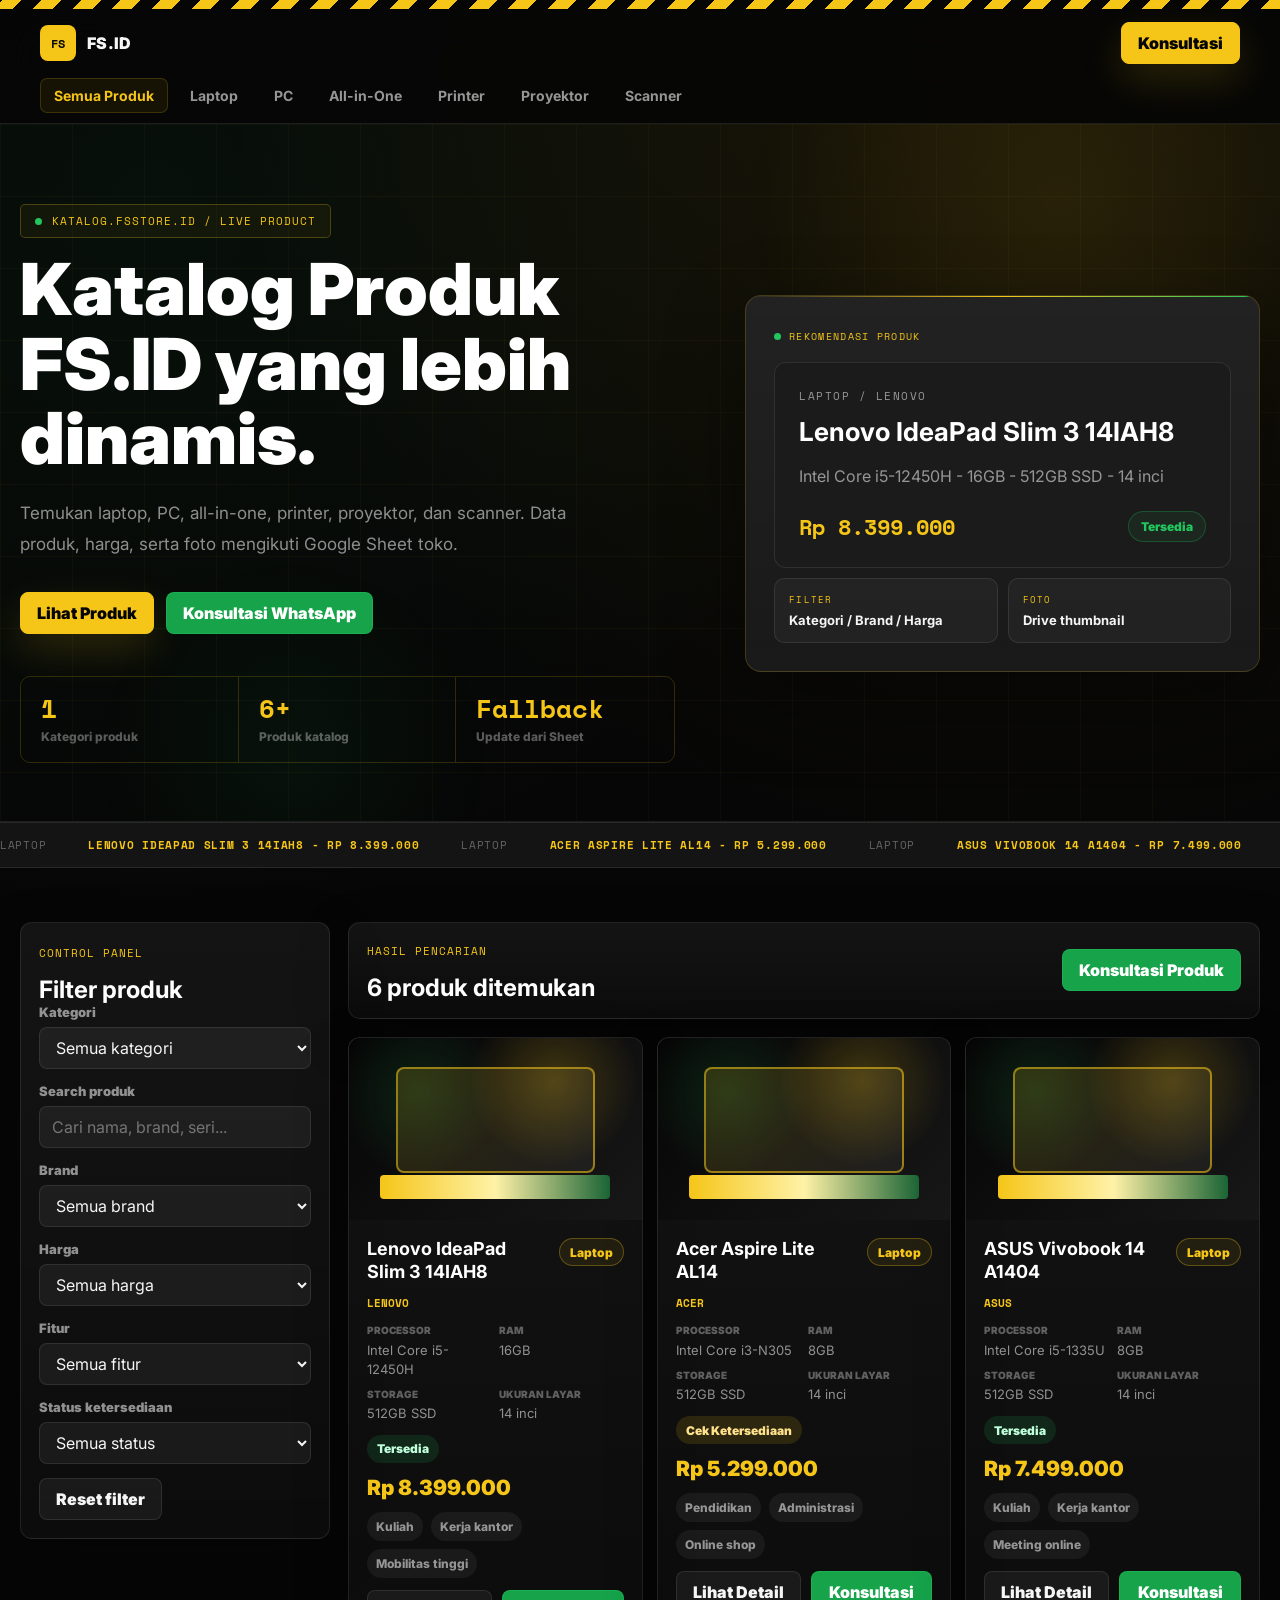
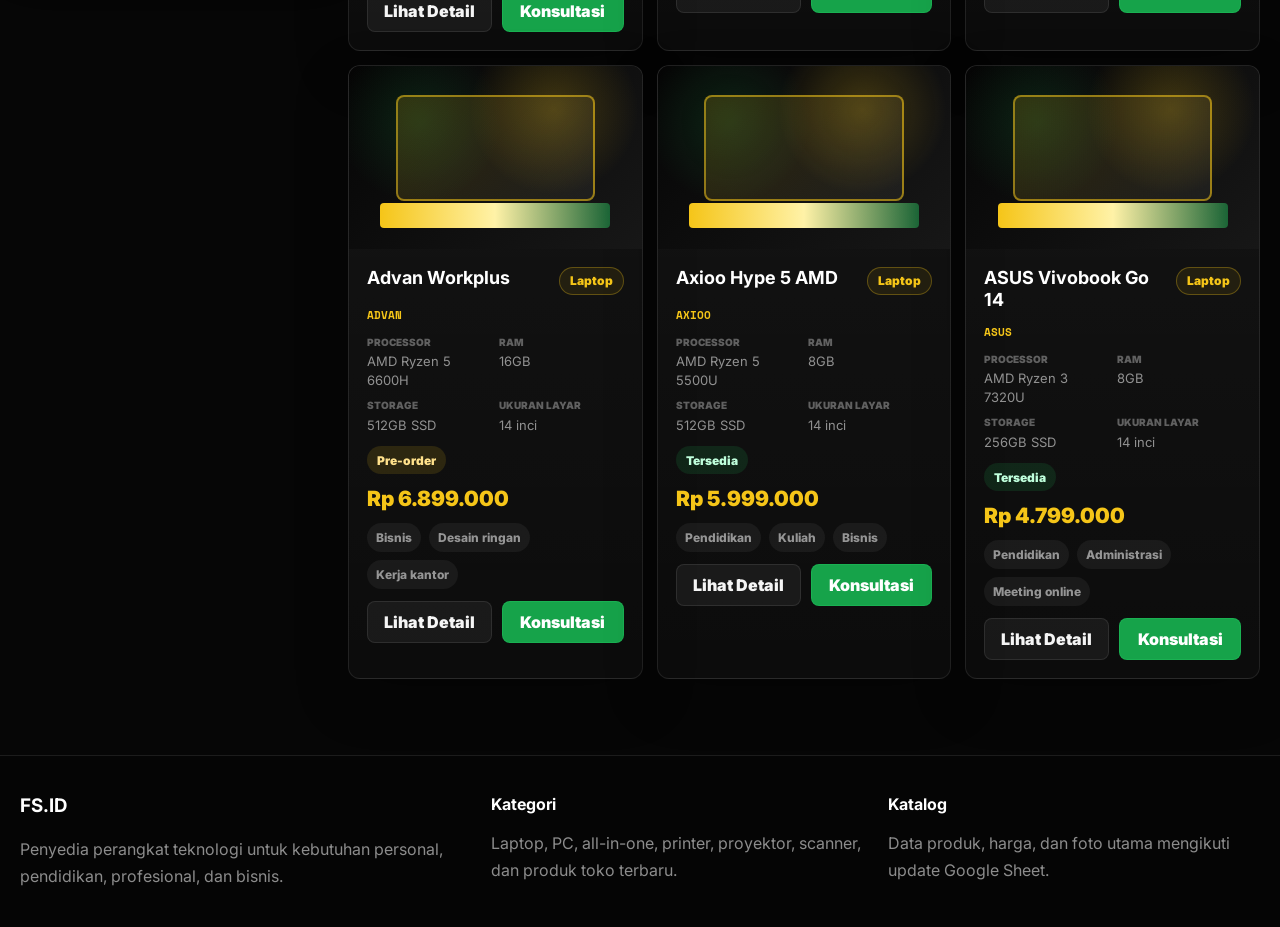
==== katalog/index.html @ e6925083 "Arahkan CTA WhatsApp ke nomor toko Sebelumnya link wa.me tidak menyertakan nomor tujuan sehingga pen" ====
<!doctype html>
<html lang="id">
<head>
  <meta charset="utf-8">
  <meta name="viewport" content="width=device-width, initial-scale=1">
  <title>Katalog Produk FS.ID</title>
  <meta name="description" content="Katalog laptop, komputer PC, all-in-one, printer, proyektor, dan scanner FS.ID.">
  <link rel="preconnect" href="https://fonts.googleapis.com">
  <link rel="preconnect" href="https://fonts.gstatic.com" crossorigin>
  <link href="https://fonts.googleapis.com/css2?family=Inter:wght@500;600;700;800;900&family=Space+Mono:wght@400;700&display=swap" rel="stylesheet">
  <link rel="stylesheet" href="assets/styles.css?v=category-20260627">
</head>
<body class="catalog-page">
  <div class="hazard-strip"></div>
  <header class="site-header">
    <nav class="nav" aria-label="Navigasi katalog">
      <a class="brandmark" href="../index.html"><span>FS</span> FS.ID</a>
      <a class="btn btn-primary nav-cta" href="https://wa.me/6285182661773?text=Assalamu%27alaikum%2C%20saya%20mau%20konsultasi%20produk%20di%20FS.ID.%20Kebutuhan%20saya%20untuk%20..." target="_blank" rel="noreferrer">Konsultasi</a>
    </nav>
    <nav class="category-tabs" aria-label="Kategori produk">
      <a class="active" href="#/" data-category-tab="">Semua Produk</a>
      <a href="#/kategori/Laptop" data-category-tab="Laptop">Laptop</a>
      <a href="#/kategori/PC" data-category-tab="PC">PC</a>
      <a href="#/kategori/All-in-One" data-category-tab="All-in-One">All-in-One</a>
      <a href="#/kategori/Printer" data-category-tab="Printer">Printer</a>
      <a href="#/kategori/Proyektor" data-category-tab="Proyektor">Proyektor</a>
      <a href="#/kategori/Scanner" data-category-tab="Scanner">Scanner</a>
    </nav>
  </header>

  <main>
    <section class="catalog-hero">
      <div class="hero-grid"></div>
      <div class="hero-glow hero-glow-one"></div>
      <div class="hero-glow hero-glow-two"></div>
      <div class="container catalog-hero-inner">
        <div>
          <p class="terminal-label"><span></span> katalog.fsstore.id / live product</p>
          <h1>Katalog Produk FS.ID yang lebih dinamis.</h1>
          <p class="section-lead">Temukan laptop, PC, all-in-one, printer, proyektor, dan scanner. Data produk, harga, serta foto mengikuti Google Sheet toko.</p>
          <div class="hero-actions">
            <a class="btn btn-primary" href="#catalogView">Lihat Produk</a>
            <a class="btn btn-whatsapp" href="https://wa.me/6285182661773?text=Assalamu%27alaikum%2C%20saya%20mau%20konsultasi%20produk%20di%20FS.ID.%20Kebutuhan%20saya%20untuk%20..." target="_blank" rel="noreferrer">Konsultasi WhatsApp</a>
          </div>
          <div class="hero-stats">
            <div><strong id="categoryCount">6</strong><small>Kategori produk</small></div>
            <div><strong id="totalProducts">10+</strong><small>Produk katalog</small></div>
            <div><strong id="sheetStatus">Live</strong><small>Update dari Sheet</small></div>
          </div>
        </div>
        <aside class="feature-console" aria-label="Sorotan katalog">
          <div class="console-top"><span></span> rekomendasi produk</div>
          <div class="console-card">
            <p class="console-brand" id="featureBrand">FS.ID</p>
            <h2 id="featureName">Memuat katalog...</h2>
            <p id="featureSpec">Produk dari Google Sheet sedang disiapkan.</p>
            <div class="console-bottom">
              <strong id="featurePrice">Live</strong>
              <span id="featureStatus">Sync</span>
            </div>
          </div>
          <div class="console-mini">
            <div><small>FILTER</small><strong>Kategori / Brand / Harga</strong></div>
            <div><small>FOTO</small><strong>Drive thumbnail</strong></div>
          </div>
        </aside>
      </div>
    </section>

    <div class="ticker-wrap" aria-hidden="true">
      <div class="ticker" id="tickerTrack">
        <span>FS.ID</span><b>Live katalog dari Google Sheet</b><span>Data produk</span><b>Foto produk dinamis</b>
        <span>FS.ID</span><b>Live katalog dari Google Sheet</b><span>Data produk</span><b>Foto produk dinamis</b>
      </div>
    </div>

    <section class="catalog-zone">
      <div class="catalog-shell" id="catalogView">
        <aside class="filter-panel" aria-label="Filter produk">
          <p class="panel-kicker">control panel</p>
          <h2>Filter produk</h2>
          <div class="field"><label for="category">Kategori</label><select id="category"><option value="">Semua kategori</option></select></div>
          <div class="field"><label for="search">Search produk</label><input id="search" type="search" placeholder="Cari nama, brand, seri..."></div>
          <div class="field"><label for="brand">Brand</label><select id="brand"><option value="">Semua brand</option></select></div>
          <div class="field"><label for="price">Harga</label><select id="price"><option value="">Semua harga</option><option value="0-3999999">Di bawah 4 juta</option><option value="4000000-5000000">4-5 juta</option><option value="5000000-6000000">5-6 juta</option><option value="6000000-8000000">6-8 juta</option><option value="8000001-99999999">Di atas 8 juta</option></select></div>
          <div class="field spec-filter hidden" data-spec-filter="0"><label for="processor" data-spec-label="0">Processor</label><select id="processor"><option value="">Semua processor</option></select></div>
          <div class="field spec-filter hidden" data-spec-filter="1"><label for="ram" data-spec-label="1">RAM</label><select id="ram"><option value="">Semua RAM</option></select></div>
          <div class="field spec-filter hidden" data-spec-filter="2"><label for="storage" data-spec-label="2">Storage</label><select id="storage"><option value="">Semua storage</option></select></div>
          <div class="field spec-filter hidden" data-spec-filter="3"><label for="screen" data-spec-label="3">Ukuran layar</label><select id="screen"><option value="">Semua ukuran</option></select></div>
          <div class="field"><label for="need">Fitur</label><select id="need"><option value="">Semua fitur</option></select></div>
          <div class="field"><label for="status">Status ketersediaan</label><select id="status"><option value="">Semua status</option></select></div>
          <button class="btn btn-light" id="resetFilters" type="button">Reset filter</button>
        </aside>

        <section class="catalog-main">
          <div class="catalog-top">
            <div>
              <p class="panel-kicker">hasil pencarian</p>
              <h2 id="resultCount">Memuat produk...</h2>
            </div>
            <a class="btn btn-whatsapp" href="https://wa.me/6285182661773?text=Assalamu%27alaikum%2C%20saya%20mau%20konsultasi%20produk%20di%20FS.ID.%20Kebutuhan%20saya%20untuk%20..." target="_blank" rel="noreferrer">Konsultasi Produk</a>
          </div>
          <div id="productGrid" class="product-grid"></div>
        </section>
      </div>

      <div class="catalog-shell detail-shell hidden" id="detailView">
        <section class="catalog-main">
          <a class="btn btn-light back-btn" href="#/">Kembali ke katalog</a>
          <div id="detailContent" class="detail-view"></div>
          <div class="related-block">
            <div class="section-head">
              <div>
                <p class="panel-kicker">produk terkait</p>
                <h2>Rekomendasi lain dari katalog</h2>
              </div>
            </div>
            <div id="relatedProducts" class="product-grid"></div>
          </div>
        </section>
      </div>
    </section>
  </main>

  <footer class="site-footer">
    <div class="footer-inner">
      <div>
        <h3>FS.ID</h3>
        <p>Penyedia perangkat teknologi untuk kebutuhan personal, pendidikan, profesional, dan bisnis.</p>
      </div>
      <div>
        <strong>Kategori</strong>
        <p>Laptop, PC, all-in-one, printer, proyektor, scanner, dan produk toko terbaru.</p>
      </div>
      <div>
        <strong>Katalog</strong>
        <p>Data produk, harga, dan foto utama mengikuti update Google Sheet.</p>
      </div>
    </div>
  </footer>

  <script src="assets/products.js?v=category-20260627"></script>
  <script src="assets/catalog.js?v=category-20260627"></script>
</body>
</html>
---- katalog/assets/styles.css ----
:root {
  --black: #060606;
  --dark: #0e0e0e;
  --dark-2: #141414;
  --dark-3: #1b1b1b;
  --gold: #f5c518;
  --gold-2: #ffd84d;
  --green: #22c55e;
  --green-2: #16a34a;
  --text: #f5f5f5;
  --muted: rgba(255,255,255,.54);
  --muted-2: rgba(255,255,255,.34);
  --line: rgba(255,255,255,.09);
  --gold-line: rgba(245,197,24,.18);
  --shadow: 0 28px 80px rgba(0,0,0,.42);
}

* { box-sizing: border-box; }
html { scroll-behavior: smooth; }
body {
  margin: 0;
  font-family: Inter, system-ui, sans-serif;
  color: var(--text);
  background:
    radial-gradient(circle at 80% 2%, rgba(245,197,24,.09), transparent 30%),
    radial-gradient(circle at 12% 8%, rgba(34,197,94,.05), transparent 28%),
    var(--black);
  letter-spacing: 0;
  -webkit-font-smoothing: antialiased;
}

a { color: inherit; text-decoration: none; }
img { display: block; max-width: 100%; }
button, input, select { font: inherit; }

.hazard-strip {
  height: 9px;
  background: repeating-linear-gradient(-45deg, var(--gold) 0, var(--gold) 14px, var(--black) 14px, var(--black) 28px);
}

.site-header {
  position: sticky;
  top: 0;
  z-index: 40;
  background: rgba(6,6,6,.92);
  border-bottom: 1px solid var(--line);
  backdrop-filter: blur(20px);
}

.nav {
  max-width: 1240px;
  min-height: 68px;
  margin: 0 auto;
  padding: 0 20px;
  display: flex;
  align-items: center;
  justify-content: space-between;
  gap: 18px;
}

.brandmark {
  display: flex;
  align-items: center;
  gap: 11px;
  font-weight: 900;
  letter-spacing: .3px;
}

.brandmark span {
  width: 36px;
  height: 36px;
  display: grid;
  place-items: center;
  border-radius: 8px;
  background: var(--gold);
  color: var(--black);
  font-family: "Space Mono", monospace;
  font-size: 12px;
}

.nav-links,
.category-tabs {
  display: flex;
  align-items: center;
  color: rgba(255,255,255,.58);
  font-size: 14px;
  font-weight: 700;
}

.nav-links a:hover { color: var(--gold); }

.category-tabs {
  max-width: 1240px;
  min-height: 46px;
  margin: 0 auto;
  padding: 0 20px 10px;
  gap: 8px;
  overflow-x: auto;
  scrollbar-width: none;
}
.category-tabs::-webkit-scrollbar { display: none; }
.category-tabs a {
  flex: 0 0 auto;
  padding: 8px 13px;
  border: 1px solid transparent;
  border-radius: 7px;
  white-space: nowrap;
}
.category-tabs a:hover,
.category-tabs a.active {
  color: var(--gold);
  border-color: var(--gold-line);
  background: rgba(245,197,24,.07);
}

.btn {
  min-height: 42px;
  padding: 0 16px;
  display: inline-flex;
  align-items: center;
  justify-content: center;
  border-radius: 8px;
  border: 1px solid transparent;
  cursor: pointer;
  font-weight: 900;
  white-space: nowrap;
}

.btn-primary {
  color: var(--black);
  background: var(--gold);
  border-color: var(--gold);
  box-shadow: 0 16px 40px rgba(245,197,24,.16);
}
.btn-primary:hover { background: transparent; color: var(--gold); }
.btn-light { color: var(--text); border-color: var(--line); background: rgba(255,255,255,.055); }
.btn-light:hover { border-color: var(--gold-line); color: var(--gold); }
.btn-whatsapp { color: white; background: var(--green-2); border-color: rgba(34,197,94,.4); }
.btn-whatsapp:hover { background: rgba(34,197,94,.12); color: var(--green); }

.catalog-hero {
  position: relative;
  min-height: 590px;
  padding: 80px 20px 58px;
  overflow: hidden;
  border-bottom: 1px solid var(--line);
}

.hero-grid {
  position: absolute;
  inset: 0;
  background-image:
    linear-gradient(rgba(245,197,24,.035) 1px, transparent 1px),
    linear-gradient(90deg, rgba(245,197,24,.035) 1px, transparent 1px);
  background-size: 72px 72px;
  animation: gridShift 24s linear infinite;
}

@keyframes gridShift {
  from { background-position: 0 0; }
  to { background-position: 72px 72px; }
}

.hero-glow {
  position: absolute;
  border-radius: 50%;
  pointer-events: none;
  filter: blur(.2px);
}
.hero-glow-one {
  width: 680px;
  height: 680px;
  top: -260px;
  right: -120px;
  background: radial-gradient(circle, rgba(245,197,24,.08), transparent 65%);
}
.hero-glow-two {
  width: 430px;
  height: 430px;
  bottom: -150px;
  left: 6%;
  background: radial-gradient(circle, rgba(34,197,94,.055), transparent 65%);
}

.container {
  position: relative;
  z-index: 2;
  max-width: 1240px;
  margin: 0 auto;
}

.catalog-hero-inner {
  display: grid;
  grid-template-columns: minmax(0, 1.12fr) minmax(360px, .88fr);
  gap: 70px;
  align-items: center;
}

.terminal-label,
.panel-kicker {
  margin: 0 0 14px;
  display: inline-flex;
  align-items: center;
  gap: 10px;
  font-family: "Space Mono", monospace;
  font-size: 11px;
  color: var(--gold);
  letter-spacing: 1px;
  text-transform: uppercase;
}
.terminal-label {
  padding: 8px 14px;
  border: 1px solid rgba(245,197,24,.25);
  border-radius: 5px;
  background: rgba(245,197,24,.05);
}
.terminal-label span,
.console-top span {
  width: 7px;
  height: 7px;
  border-radius: 999px;
  background: var(--green);
  animation: blink 1.5s ease-in-out infinite;
}
@keyframes blink { 50% { opacity: .18; } }

h1 {
  margin: 0;
  max-width: 760px;
  color: white;
  font-size: clamp(42px, 5.6vw, 78px);
  line-height: 1.04;
  letter-spacing: 0;
  font-weight: 900;
}

.section-lead {
  max-width: 600px;
  margin: 22px 0 0;
  color: var(--muted);
  font-size: 17px;
  line-height: 1.82;
}

.hero-actions {
  margin-top: 32px;
  display: flex;
  flex-wrap: wrap;
  gap: 12px;
}

.hero-stats {
  margin-top: 42px;
  display: grid;
  grid-template-columns: repeat(3, minmax(0, 1fr));
  border: 1px solid var(--gold-line);
  border-radius: 10px;
  overflow: hidden;
}
.hero-stats div { padding: 18px 20px; border-right: 1px solid var(--gold-line); }
.hero-stats div:last-child { border-right: 0; }
.hero-stats strong {
  display: block;
  color: var(--gold);
  font-family: "Space Mono", monospace;
  font-size: 26px;
  line-height: 1;
}
.hero-stats small {
  display: block;
  margin-top: 8px;
  color: var(--muted-2);
  font-size: 12px;
  font-weight: 800;
}

.feature-console {
  position: relative;
  padding: 28px;
  border: 1px solid var(--gold-line);
  border-radius: 16px;
  background: linear-gradient(180deg, rgba(255,255,255,.06), rgba(255,255,255,.025)), var(--dark-2);
  box-shadow: var(--shadow);
  overflow: hidden;
}
.feature-console::before {
  content: "";
  position: absolute;
  inset: -1px -1px auto;
  height: 2px;
  background: linear-gradient(90deg, transparent, var(--gold), var(--green), var(--gold), transparent);
  background-size: 200%;
  animation: borderFlow 3.2s linear infinite;
}
@keyframes borderFlow { to { background-position: 200% 0; } }

.console-top {
  display: inline-flex;
  align-items: center;
  gap: 8px;
  margin-bottom: 18px;
  color: var(--gold);
  font-family: "Space Mono", monospace;
  font-size: 10px;
  letter-spacing: 1.3px;
  text-transform: uppercase;
}
.console-card {
  padding: 24px;
  border: 1px solid var(--line);
  border-radius: 12px;
  background: var(--dark-3);
}
.console-brand {
  margin: 0 0 10px;
  color: var(--gold);
  font-family: "Space Mono", monospace;
  font-size: 11px;
  letter-spacing: 1.5px;
  text-transform: uppercase;
}
.console-card h2 { margin: 0 0 12px; color: white; font-size: 26px; }
.console-card p { color: var(--muted); line-height: 1.7; }
.console-bottom {
  display: flex;
  justify-content: space-between;
  gap: 16px;
  align-items: center;
  margin-top: 20px;
}
.console-bottom strong { color: var(--gold); font-family: "Space Mono", monospace; font-size: 22px; }
.console-bottom span {
  color: var(--green);
  border: 1px solid rgba(34,197,94,.28);
  border-radius: 999px;
  padding: 7px 12px;
  background: rgba(34,197,94,.07);
  font-size: 12px;
  font-weight: 900;
}
.console-mini { display: grid; grid-template-columns: 1fr 1fr; gap: 10px; margin-top: 10px; }
.console-mini div {
  padding: 14px;
  border: 1px solid var(--line);
  border-radius: 10px;
  background: rgba(255,255,255,.035);
}
.console-mini small {
  display: block;
  color: var(--gold);
  font-family: "Space Mono", monospace;
  font-size: 9px;
  letter-spacing: 1.2px;
}
.console-mini strong { display: block; margin-top: 6px; font-size: 13px; }

.ticker-wrap {
  overflow: hidden;
  border-top: 1px solid var(--line);
  border-bottom: 1px solid var(--line);
  background: var(--dark-2);
}
.ticker {
  width: max-content;
  display: flex;
  gap: 42px;
  align-items: center;
  padding: 14px 0;
  white-space: nowrap;
  animation: ticker 32s linear infinite;
}
.ticker:hover { animation-play-state: paused; }
.ticker span, .ticker b {
  font-family: "Space Mono", monospace;
  font-size: 11px;
  letter-spacing: .7px;
  text-transform: uppercase;
}
.ticker span { color: var(--muted-2); }
.ticker b { color: var(--gold); }
@keyframes ticker { to { transform: translateX(-50%); } }

.catalog-zone { padding: 54px 20px 76px; }
.catalog-shell {
  max-width: 1320px;
  margin: 0 auto;
  display: grid;
  grid-template-columns: 310px minmax(0, 1fr);
  gap: 18px;
}
.detail-shell { grid-template-columns: 1fr; max-width: 1180px; }

.filter-panel,
.catalog-top,
.product-card,
.detail-panel {
  border: 1px solid var(--line);
  border-radius: 12px;
  background: linear-gradient(180deg, rgba(255,255,255,.06), rgba(255,255,255,.028));
  box-shadow: 0 18px 52px rgba(0,0,0,.25);
}

.filter-panel {
  position: sticky;
  top: 132px;
  height: max-content;
  padding: 18px;
}
.filter-panel h2,
.catalog-top h2 { margin: 0; color: white; }

.field { display: grid; gap: 7px; margin-bottom: 14px; }
.field label {
  color: var(--muted);
  font-size: 13px;
  font-weight: 900;
}
.field input,
.field select {
  width: 100%;
  min-height: 42px;
  color: var(--text);
  border: 1px solid var(--line);
  border-radius: 8px;
  padding: 0 12px;
  background: rgba(255,255,255,.055);
}
.field input:focus,
.field select:focus {
  outline: 1px solid rgba(245,197,24,.5);
  border-color: rgba(245,197,24,.55);
}

.catalog-main { display: grid; gap: 18px; }
.catalog-top {
  padding: 16px 18px;
  display: flex;
  justify-content: space-between;
  gap: 18px;
  align-items: center;
}

.product-grid {
  display: grid;
  grid-template-columns: repeat(3, minmax(0, 1fr));
  gap: 14px;
}

.product-card {
  overflow: hidden;
  transition: transform .25s ease, border-color .25s ease, background .25s ease;
}
.product-card:hover {
  transform: translateY(-5px);
  border-color: rgba(245,197,24,.28);
  background: linear-gradient(180deg, rgba(245,197,24,.075), rgba(255,255,255,.035));
}
.product-image {
  position: relative;
  aspect-ratio: 16 / 10;
  overflow: hidden;
  background: var(--dark-3);
}
.product-image img {
  width: 100%;
  height: 100%;
  object-fit: cover;
  transition: transform .35s ease;
}
.product-card:hover .product-image img { transform: scale(1.05); }
.product-visual {
  background:
    radial-gradient(circle at 70% 24%, rgba(245,197,24,.22), transparent 34%),
    radial-gradient(circle at 24% 30%, rgba(34,197,94,.14), transparent 32%),
    linear-gradient(135deg, #050505, #171717);
}
.laptop-icon {
  position: relative;
  width: 68%;
  height: 58%;
  margin: 10% auto 0;
  border: 2px solid rgba(245,197,24,.55);
  border-radius: 8px;
  background: linear-gradient(135deg, rgba(245,197,24,.16), rgba(255,255,255,.05));
}
.laptop-icon::after {
  content: "";
  position: absolute;
  left: -9%;
  right: -9%;
  bottom: -28%;
  height: 24%;
  border-radius: 4px;
  background: linear-gradient(90deg, var(--gold), #fff2a7, rgba(34,197,94,.45));
}

.product-body {
  padding: 18px;
  display: grid;
  gap: 12px;
}
.product-title {
  display: flex;
  justify-content: space-between;
  gap: 12px;
  align-items: start;
}
.product-title h3 {
  margin: 0;
  color: white;
  font-size: 18px;
  line-height: 1.25;
}
.brand-pill,
.category-pill,
.status {
  min-height: 28px;
  display: inline-flex;
  align-items: center;
  width: max-content;
  padding: 0 10px;
  border-radius: 999px;
  font-size: 12px;
  font-weight: 900;
}
.brand-pill { color: var(--black); background: var(--gold); }
.category-pill {
  color: var(--gold);
  border: 1px solid rgba(245,197,24,.3);
  background: rgba(245,197,24,.08);
}
.status { color: #bfffdc; background: rgba(34,197,94,.13); }
.status.warn { color: #ffe18b; background: rgba(245,197,24,.13); }
.status.off { color: #ffb0b0; background: rgba(255,80,80,.14); }

.specs {
  display: grid;
  grid-template-columns: repeat(2, minmax(0, 1fr));
  gap: 8px;
  color: var(--muted);
  font-size: 13px;
  line-height: 1.45;
}
.specs span {
  min-width: 0;
  overflow-wrap: anywhere;
}
.specs small {
  display: block;
  margin-bottom: 3px;
  color: var(--muted-2);
  font-size: 10px;
  font-weight: 900;
  text-transform: uppercase;
}
.product-brand {
  color: var(--gold);
  font-family: "Space Mono", monospace;
  font-size: 11px;
  font-weight: 700;
  text-transform: uppercase;
}
.price {
  color: var(--gold);
  font-size: 21px;
  font-weight: 900;
}
.tags { display: flex; flex-wrap: wrap; gap: 8px; }
.tag {
  padding: 7px 9px;
  border-radius: 999px;
  color: var(--muted);
  background: rgba(255,255,255,.055);
  font-size: 12px;
  font-weight: 800;
}
.card-actions {
  display: grid;
  grid-template-columns: 1fr 1fr;
  gap: 10px;
}

.detail-view {
  display: grid;
  grid-template-columns: minmax(0, .9fr) minmax(0, 1.1fr);
  gap: 18px;
}
.detail-panel { padding: 24px; }
.detail-badges { display: flex; flex-wrap: wrap; gap: 8px; }
.detail-panel h2 { margin: 8px 0 12px; font-size: clamp(28px, 3.4vw, 46px); }
.detail-image {
  min-height: 430px;
  border-radius: 14px;
  overflow: hidden;
  box-shadow: var(--shadow);
}
.detail-image img {
  width: 100%;
  height: 100%;
  min-height: 430px;
  object-fit: cover;
}
.detail-visual { position: relative; }
.detail-gallery {
  position: relative;
  min-height: 430px;
  border-radius: 14px;
  overflow: hidden;
  background: var(--dark-3);
  box-shadow: var(--shadow);
}
.gallery-track {
  height: 100%;
  min-height: 430px;
  display: flex;
  transition: transform .35s ease;
}
.gallery-slide {
  min-width: 100%;
  height: 430px;
  margin: 0;
  background: var(--dark-3);
}
.gallery-slide img {
  width: 100%;
  height: 100%;
  object-fit: cover;
}
.gallery-nav {
  position: absolute;
  top: 50%;
  width: 42px;
  height: 42px;
  display: grid;
  place-items: center;
  border: 1px solid rgba(255,255,255,.18);
  border-radius: 999px;
  color: white;
  background: rgba(6,6,6,.68);
  transform: translateY(-50%);
  cursor: pointer;
  font-weight: 900;
}
.gallery-prev { left: 14px; }
.gallery-next { right: 14px; }
.gallery-nav:hover {
  color: var(--black);
  background: var(--gold);
  border-color: var(--gold);
}
.gallery-dots {
  position: absolute;
  left: 0;
  right: 0;
  bottom: 14px;
  display: flex;
  justify-content: center;
  gap: 8px;
}
.gallery-dot {
  width: 9px;
  height: 9px;
  padding: 0;
  border: 0;
  border-radius: 999px;
  background: rgba(255,255,255,.45);
  cursor: pointer;
}
.gallery-dot.active {
  width: 24px;
  background: var(--gold);
}
.detail-specs {
  display: grid;
  grid-template-columns: repeat(2, minmax(0, 1fr));
  gap: 10px;
  margin: 18px 0;
}
.detail-specs div {
  padding: 12px;
  border-radius: 8px;
  background: rgba(255,255,255,.055);
}
.detail-specs small {
  display: block;
  margin-bottom: 4px;
  color: var(--muted-2);
  font-weight: 900;
}
.related-block { margin-top: 20px; }
.section-head h2 { margin: 0; }
.back-btn { justify-self: start; }
.hidden { display: none !important; }

.site-footer {
  padding: 38px 20px;
  border-top: 1px solid var(--line);
  background: #050505;
}
.footer-inner {
  max-width: 1240px;
  margin: 0 auto;
  display: grid;
  grid-template-columns: 1.2fr 1fr 1fr;
  gap: 24px;
}
.footer-inner h3,
.footer-inner strong { color: white; margin-top: 0; }
.footer-inner p { color: var(--muted); line-height: 1.65; margin-bottom: 0; }

@media (max-width: 980px) {
  .nav-links, .nav-cta { display: none; }
  .nav { min-height: 58px; }
  .category-tabs { padding-inline: 14px; }
  .catalog-hero-inner, .catalog-shell, .detail-view, .footer-inner { grid-template-columns: 1fr; }
  .feature-console { max-width: 620px; }
  .filter-panel { position: static; }
  .product-grid { grid-template-columns: repeat(2, minmax(0, 1fr)); }
}

@media (max-width: 620px) {
  .catalog-hero { min-height: auto; padding: 54px 14px 42px; }
  h1 { font-size: 38px; }
  .hero-stats, .console-mini, .product-grid, .card-actions, .catalog-top, .detail-specs {
    grid-template-columns: 1fr;
  }
  .hero-stats div { border-right: 0; border-bottom: 1px solid var(--gold-line); }
  .hero-stats div:last-child { border-bottom: 0; }
  .catalog-zone { padding: 36px 14px 58px; }
  .btn { width: 100%; }
}
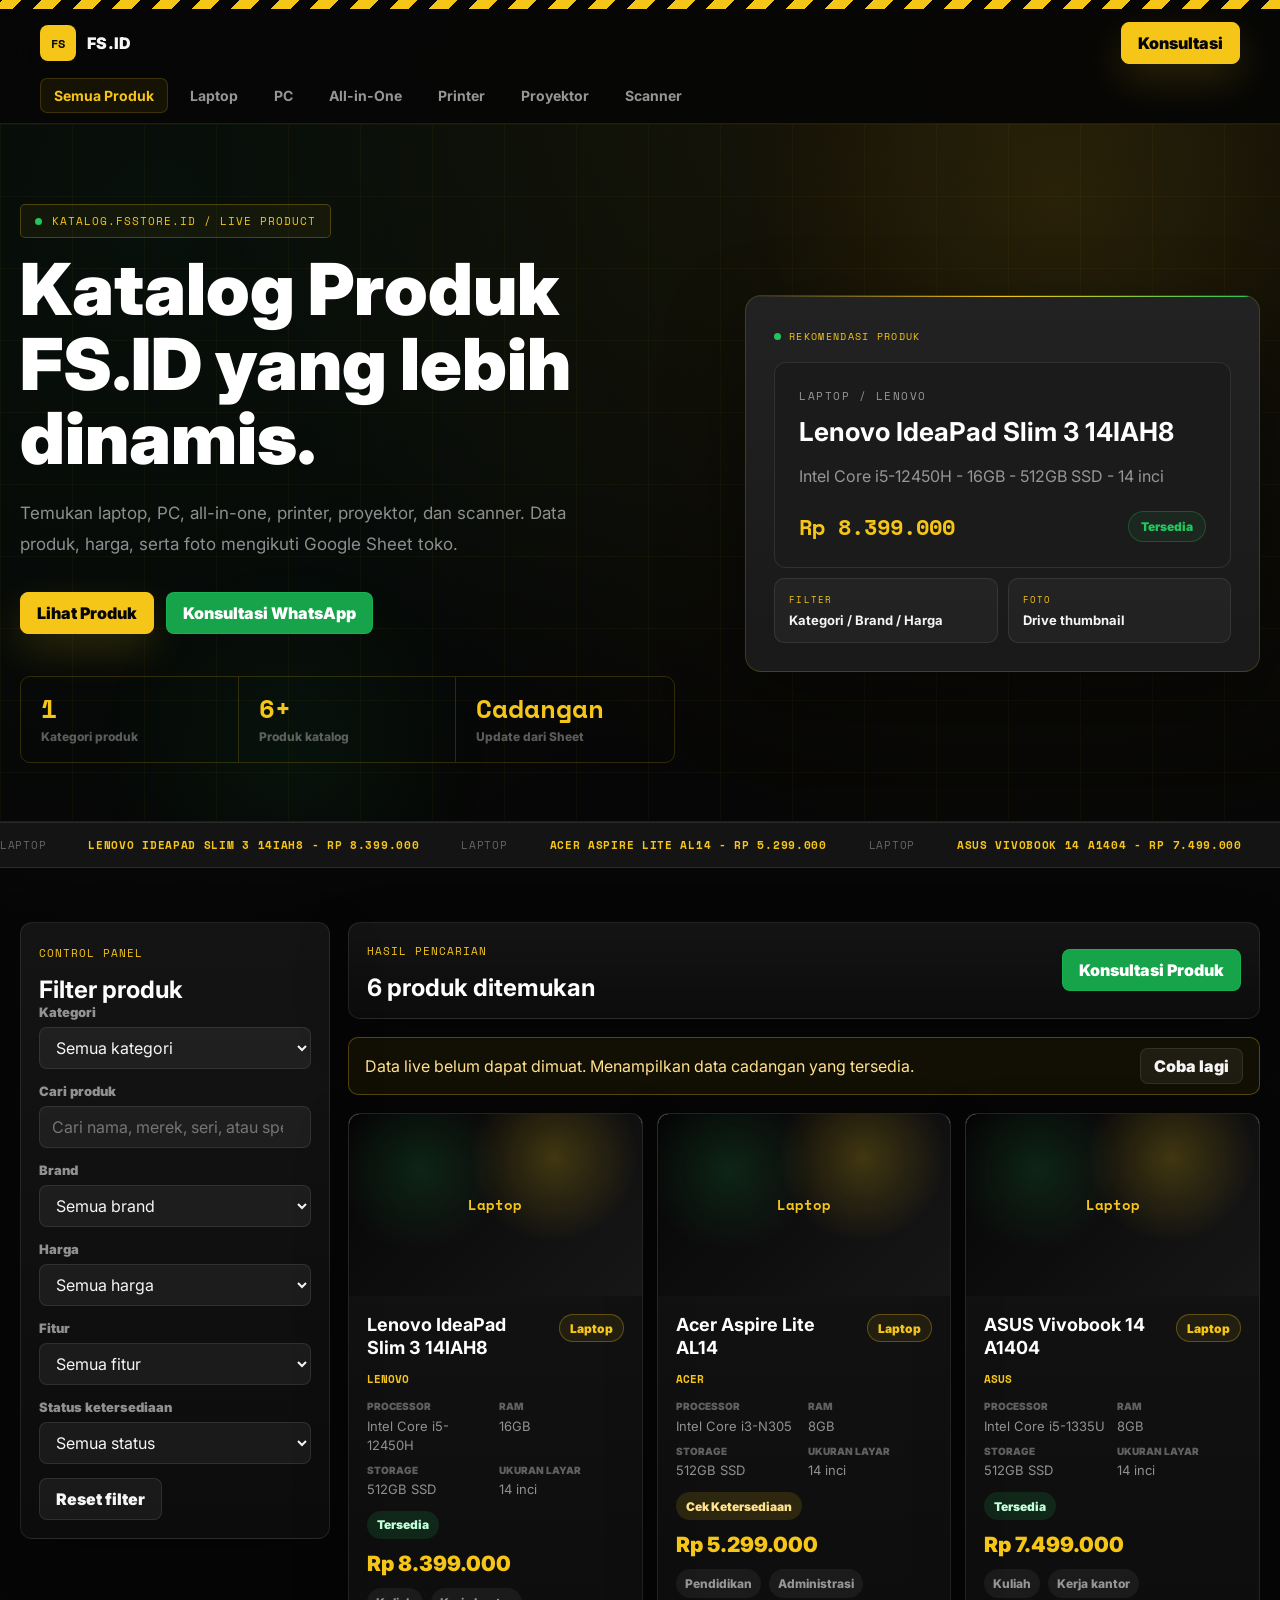
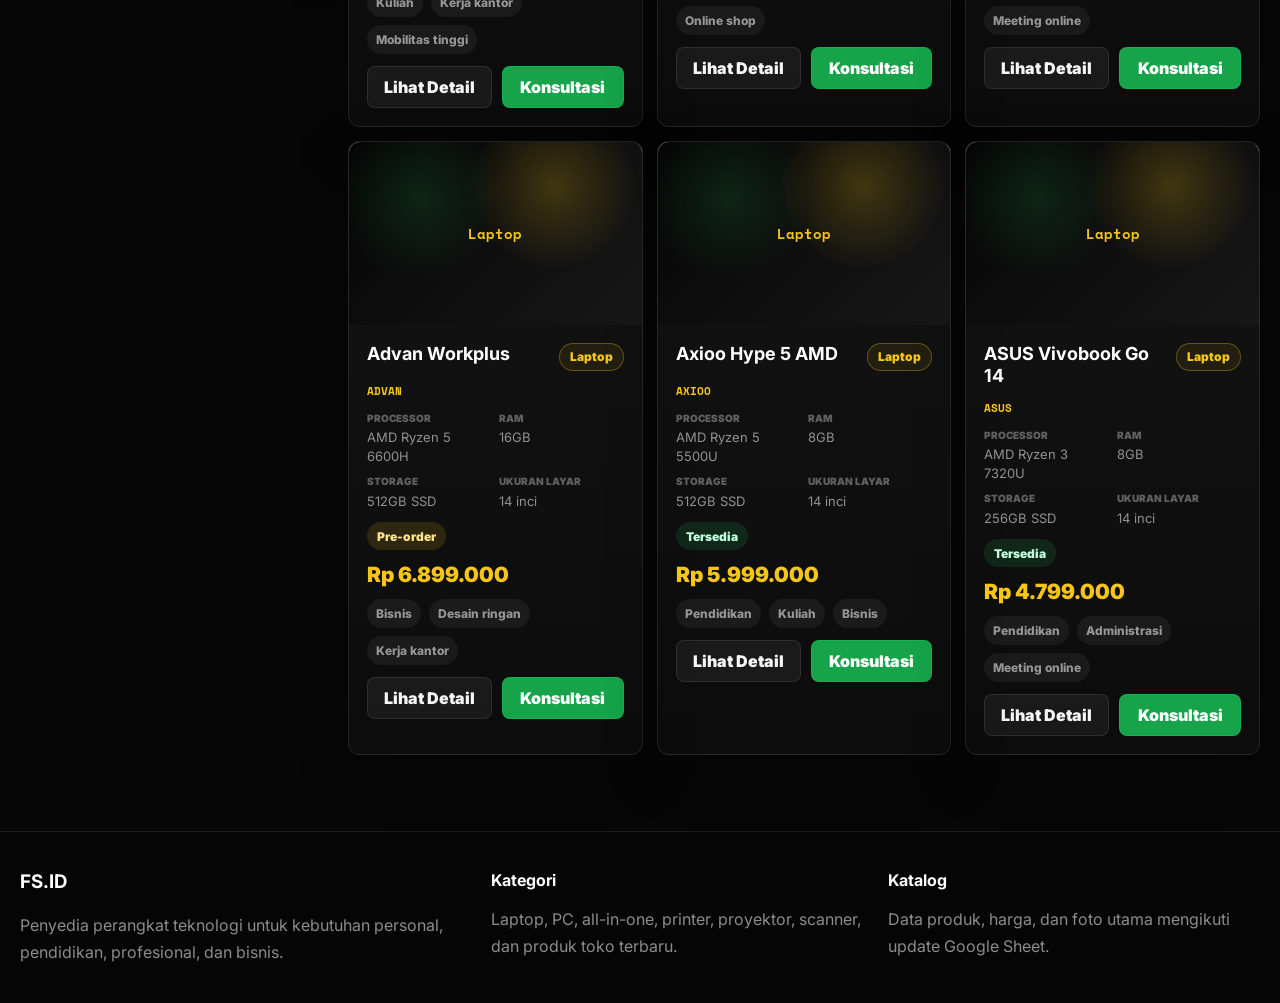
==== commit f3092d7e: "Improve public storefront UX" ====
--- a/katalog/index.html
+++ b/katalog/index.html
@@ -5,17 +5,29 @@
   <meta name="viewport" content="width=device-width, initial-scale=1">
   <title>Katalog Produk FS.ID</title>
   <meta name="description" content="Katalog laptop, komputer PC, all-in-one, printer, proyektor, dan scanner FS.ID.">
+  <meta name="theme-color" content="#060606">
+  <link rel="canonical" href="https://fsstore.id/katalog/">
+  <meta property="og:type" content="website">
+  <meta property="og:site_name" content="FS.ID">
+  <meta property="og:title" content="Katalog Produk FS.ID">
+  <meta property="og:description" content="Cari dan bandingkan perangkat, harga, status, dan spesifikasi terbaru dari FS.ID.">
+  <meta property="og:url" content="https://fsstore.id/katalog/">
+  <meta property="og:image" content="https://fsstore.id/katalog/assets/fsid-premium-hero.png">
+  <meta name="twitter:card" content="summary_large_image">
+  <meta name="twitter:title" content="Katalog Produk FS.ID">
+  <meta name="twitter:description" content="Cari dan bandingkan perangkat, harga, status, dan spesifikasi terbaru dari FS.ID.">
+  <meta name="twitter:image" content="https://fsstore.id/katalog/assets/fsid-premium-hero.png">
   <link rel="preconnect" href="https://fonts.googleapis.com">
   <link rel="preconnect" href="https://fonts.gstatic.com" crossorigin>
   <link href="https://fonts.googleapis.com/css2?family=Inter:wght@500;600;700;800;900&family=Space+Mono:wght@400;700&display=swap" rel="stylesheet">
-  <link rel="stylesheet" href="assets/styles.css?v=category-20260627">
+  <link rel="stylesheet" href="assets/styles.css?v=ux-20260924">
 </head>
 <body class="catalog-page">
   <div class="hazard-strip"></div>
   <header class="site-header">
     <nav class="nav" aria-label="Navigasi katalog">
       <a class="brandmark" href="../index.html"><span>FS</span> FS.ID</a>
-      <a class="btn btn-primary nav-cta" href="https://wa.me/6285182661773?text=Assalamu%27alaikum%2C%20saya%20mau%20konsultasi%20produk%20di%20FS.ID.%20Kebutuhan%20saya%20untuk%20..." target="_blank" rel="noreferrer">Konsultasi</a>
+      <a class="btn btn-primary nav-cta" href="https://wa.me/6285182661773?text=Assalamu%27alaikum%2C%20saya%20ingin%20konsultasi%20produk%20di%20FS.ID.%20Mohon%20rekomendasi%20sesuai%20kebutuhan%20dan%20anggaran%20saya." target="_blank" rel="noopener noreferrer">Konsultasi</a>
     </nav>
     <nav class="category-tabs" aria-label="Kategori produk">
       <a class="active" href="#/" data-category-tab="">Semua Produk</a>
@@ -40,12 +52,12 @@
           <p class="section-lead">Temukan laptop, PC, all-in-one, printer, proyektor, dan scanner. Data produk, harga, serta foto mengikuti Google Sheet toko.</p>
           <div class="hero-actions">
             <a class="btn btn-primary" href="#catalogView">Lihat Produk</a>
-            <a class="btn btn-whatsapp" href="https://wa.me/6285182661773?text=Assalamu%27alaikum%2C%20saya%20mau%20konsultasi%20produk%20di%20FS.ID.%20Kebutuhan%20saya%20untuk%20..." target="_blank" rel="noreferrer">Konsultasi WhatsApp</a>
+            <a class="btn btn-whatsapp" href="https://wa.me/6285182661773?text=Assalamu%27alaikum%2C%20saya%20ingin%20konsultasi%20produk%20di%20FS.ID.%20Mohon%20rekomendasi%20sesuai%20kebutuhan%20dan%20anggaran%20saya." target="_blank" rel="noopener noreferrer">Konsultasi WhatsApp</a>
           </div>
           <div class="hero-stats">
-            <div><strong id="categoryCount">6</strong><small>Kategori produk</small></div>
-            <div><strong id="totalProducts">10+</strong><small>Produk katalog</small></div>
-            <div><strong id="sheetStatus">Live</strong><small>Update dari Sheet</small></div>
+            <div><strong id="categoryCount">—</strong><small>Kategori produk</small></div>
+            <div><strong id="totalProducts">—</strong><small>Produk katalog</small></div>
+            <div><strong id="sheetStatus">Memuat</strong><small>Update dari Sheet</small></div>
           </div>
         </div>
         <aside class="feature-console" aria-label="Sorotan katalog">
@@ -80,7 +92,7 @@
           <p class="panel-kicker">control panel</p>
           <h2>Filter produk</h2>
           <div class="field"><label for="category">Kategori</label><select id="category"><option value="">Semua kategori</option></select></div>
-          <div class="field"><label for="search">Search produk</label><input id="search" type="search" placeholder="Cari nama, brand, seri..."></div>
+          <div class="field"><label for="search">Cari produk</label><input id="search" type="search" placeholder="Cari nama, merek, seri, atau spesifikasi..." autocomplete="off"></div>
           <div class="field"><label for="brand">Brand</label><select id="brand"><option value="">Semua brand</option></select></div>
           <div class="field"><label for="price">Harga</label><select id="price"><option value="">Semua harga</option><option value="0-3999999">Di bawah 4 juta</option><option value="4000000-5000000">4-5 juta</option><option value="5000000-6000000">5-6 juta</option><option value="6000000-8000000">6-8 juta</option><option value="8000001-99999999">Di atas 8 juta</option></select></div>
           <div class="field spec-filter hidden" data-spec-filter="0"><label for="processor" data-spec-label="0">Processor</label><select id="processor"><option value="">Semua processor</option></select></div>
@@ -96,11 +108,14 @@
           <div class="catalog-top">
             <div>
               <p class="panel-kicker">hasil pencarian</p>
-              <h2 id="resultCount">Memuat produk...</h2>
+              <h2 id="resultCount" aria-live="polite">Memuat produk...</h2>
             </div>
-            <a class="btn btn-whatsapp" href="https://wa.me/6285182661773?text=Assalamu%27alaikum%2C%20saya%20mau%20konsultasi%20produk%20di%20FS.ID.%20Kebutuhan%20saya%20untuk%20..." target="_blank" rel="noreferrer">Konsultasi Produk</a>
+            <a class="btn btn-whatsapp" href="https://wa.me/6285182661773?text=Assalamu%27alaikum%2C%20saya%20ingin%20konsultasi%20produk%20di%20FS.ID.%20Mohon%20rekomendasi%20sesuai%20kebutuhan%20dan%20anggaran%20saya." target="_blank" rel="noopener noreferrer">Konsultasi Produk</a>
           </div>
-          <div id="productGrid" class="product-grid"></div>
+          <div id="catalogStatus" class="catalog-status" role="status" aria-live="polite"></div>
+          <div id="productGrid" class="product-grid" aria-live="polite">
+            <div class="catalog-loading" role="status">Menyiapkan produk terbaru...</div>
+          </div>
         </section>
       </div>
 
@@ -140,7 +155,7 @@
   </footer>
 
   <script src="assets/products.js?v=category-20260627"></script>
-  <script src="assets/catalog.js?v=category-20260627"></script>
+  <script src="assets/catalog.js?v=ux-20260924"></script>
 </body>
 </html>
 
--- a/katalog/assets/styles.css
+++ b/katalog/assets/styles.css
@@ -33,6 +33,11 @@
 img { display: block; max-width: 100%; }
 button, input, select { font: inherit; }
 
+:focus-visible {
+  outline: 3px solid var(--gold);
+  outline-offset: 3px;
+}
+
 .hazard-strip {
   height: 9px;
   background: repeating-linear-gradient(-45deg, var(--gold) 0, var(--gold) 14px, var(--black) 14px, var(--black) 28px);
@@ -137,6 +142,10 @@
 .btn-light:hover { border-color: var(--gold-line); color: var(--gold); }
 .btn-whatsapp { color: white; background: var(--green-2); border-color: rgba(34,197,94,.4); }
 .btn-whatsapp:hover { background: rgba(34,197,94,.12); color: var(--green); }
+.btn:disabled,
+button:disabled,
+select:disabled,
+input:disabled { cursor: wait; opacity: .55; }
 
 .catalog-hero {
   position: relative;
@@ -432,6 +441,23 @@
 }
 
 .catalog-main { display: grid; gap: 18px; }
+.catalog-status {
+  min-height: 0;
+  display: flex;
+  align-items: center;
+  justify-content: space-between;
+  gap: 16px;
+  padding: 0 16px;
+  overflow: hidden;
+  border: 1px solid transparent;
+  border-radius: 10px;
+  color: var(--muted);
+  background: transparent;
+  transition: min-height .2s ease, padding .2s ease, border-color .2s ease;
+}
+.catalog-status.is-visible { min-height: 54px; padding: 10px 16px; border-color: var(--gold-line); background: rgba(245,197,24,.055); }
+.catalog-status.is-error { color: #ffe18b; border-color: rgba(245,197,24,.3); }
+.catalog-status .btn { min-height: 36px; padding-inline: 13px; }
 .catalog-top {
   padding: 16px 18px;
   display: flex;
@@ -466,6 +492,21 @@
   height: 100%;
   object-fit: cover;
   transition: transform .35s ease;
+}
+.image-fallback {
+  position: absolute;
+  inset: 0;
+  display: grid;
+  place-items: center;
+  color: var(--gold);
+  background:
+    radial-gradient(circle at 70% 24%, rgba(245,197,24,.22), transparent 34%),
+    radial-gradient(circle at 24% 30%, rgba(34,197,94,.14), transparent 32%),
+    linear-gradient(135deg, #050505, #171717);
+  font-family: "Space Mono", monospace;
+  font-size: 14px;
+  font-weight: 700;
+  text-align: center;
 }
 .product-card:hover .product-image img { transform: scale(1.05); }
 .product-visual {
@@ -586,6 +627,7 @@
   gap: 18px;
 }
 .detail-panel { padding: 24px; }
+.product-grid > .detail-panel { grid-column: 1 / -1; }
 .detail-badges { display: flex; flex-wrap: wrap; gap: 8px; }
 .detail-panel h2 { margin: 8px 0 12px; font-size: clamp(28px, 3.4vw, 46px); }
 .detail-image {
@@ -616,6 +658,7 @@
   transition: transform .35s ease;
 }
 .gallery-slide {
+  position: relative;
   min-width: 100%;
   height: 430px;
   margin: 0;
@@ -691,6 +734,22 @@
 .section-head h2 { margin: 0; }
 .back-btn { justify-self: start; }
 .hidden { display: none !important; }
+.catalog-loading {
+  grid-column: 1 / -1;
+  min-height: 220px;
+  display: grid;
+  place-items: center;
+  padding: 32px;
+  border: 1px solid var(--line);
+  border-radius: 12px;
+  color: var(--muted);
+  background: linear-gradient(90deg, rgba(255,255,255,.035), rgba(255,255,255,.08), rgba(255,255,255,.035));
+  background-size: 200% 100%;
+  animation: loadingSweep 1.8s ease-in-out infinite;
+}
+.catalog-loading .loading-dots { display: inline-block; min-width: 18px; overflow: hidden; animation: loadingDots 1.2s steps(4, end) infinite; }
+@keyframes loadingSweep { 50% { background-position: 100% 0; } }
+@keyframes loadingDots { 0% { width: 0; } 100% { width: 18px; } }
 
 .site-footer {
   padding: 38px 20px;
@@ -728,5 +787,12 @@
   .hero-stats div:last-child { border-bottom: 0; }
   .catalog-zone { padding: 36px 14px 58px; }
   .btn { width: 100%; }
+  .catalog-status { align-items: stretch; flex-direction: column; }
+  .catalog-status .btn { width: 100%; }
+}
+
+@media (prefers-reduced-motion: reduce) {
+  html { scroll-behavior: auto; }
+  *, *::before, *::after { animation-duration: .01ms !important; animation-iteration-count: 1 !important; transition-duration: .01ms !important; }
 }
 
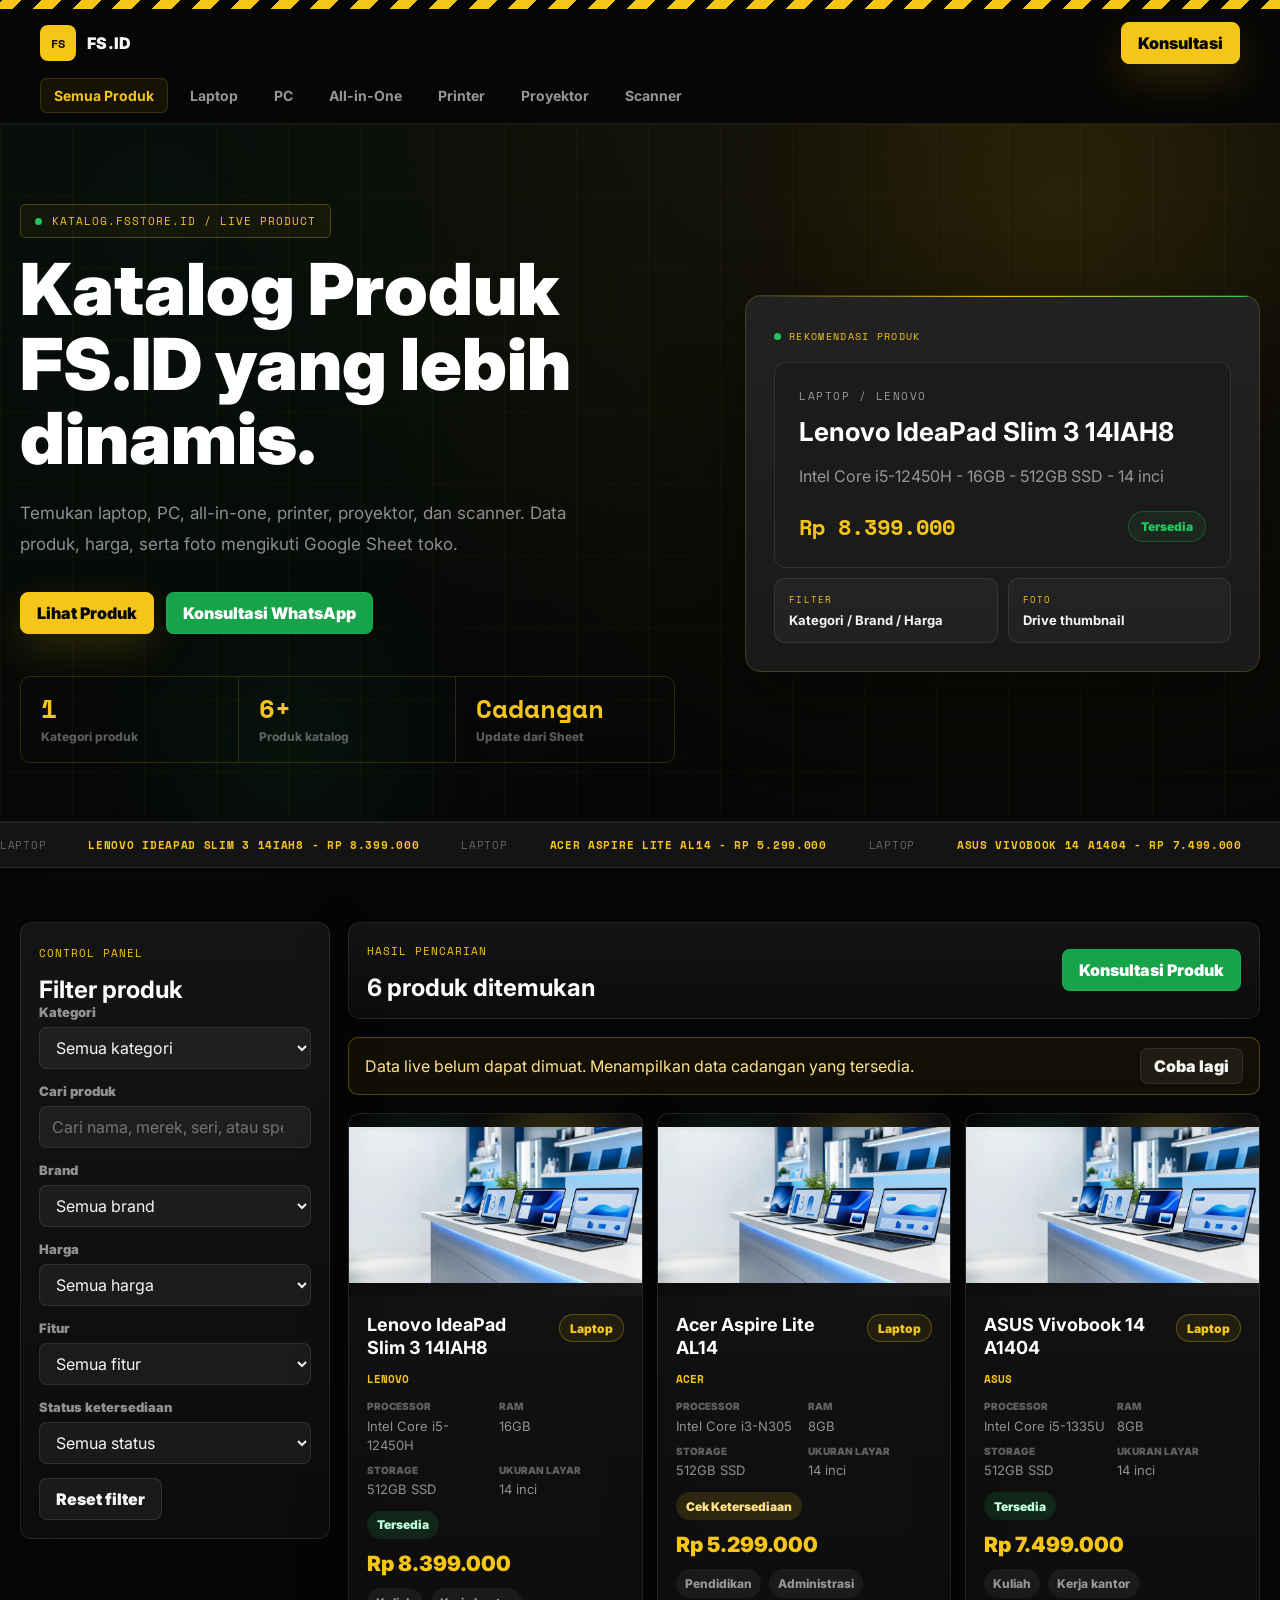
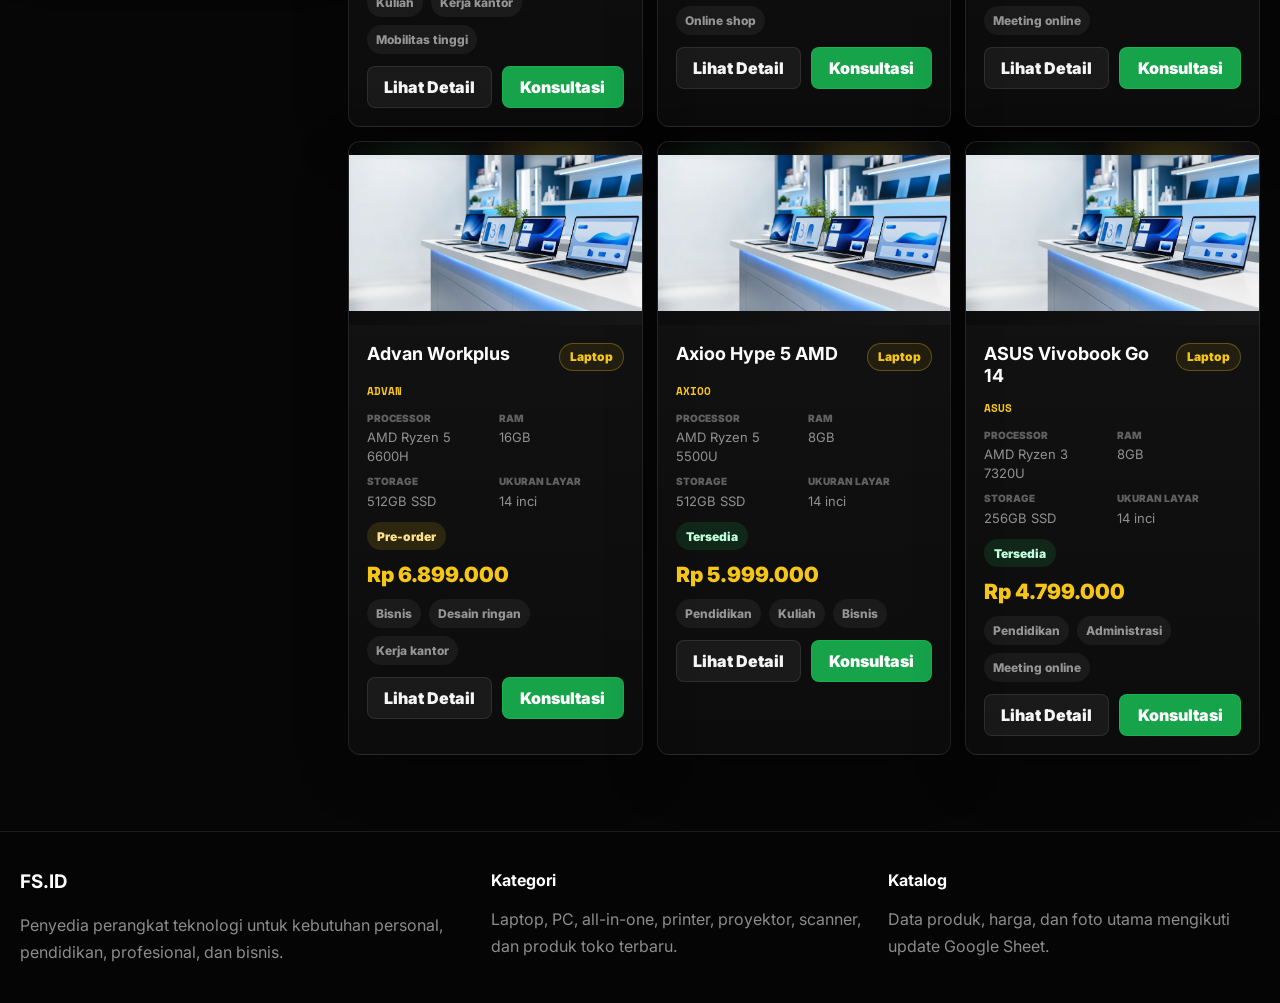
==== commit a789941b: "Fix public product photo visibility and responsive catalog" ====
--- a/katalog/index.html
+++ b/katalog/index.html
@@ -1,161 +1,161 @@
-<!doctype html>
-<html lang="id">
-<head>
-  <meta charset="utf-8">
-  <meta name="viewport" content="width=device-width, initial-scale=1">
-  <title>Katalog Produk FS.ID</title>
-  <meta name="description" content="Katalog laptop, komputer PC, all-in-one, printer, proyektor, dan scanner FS.ID.">
-  <meta name="theme-color" content="#060606">
-  <link rel="canonical" href="https://fsstore.id/katalog/">
-  <meta property="og:type" content="website">
-  <meta property="og:site_name" content="FS.ID">
-  <meta property="og:title" content="Katalog Produk FS.ID">
-  <meta property="og:description" content="Cari dan bandingkan perangkat, harga, status, dan spesifikasi terbaru dari FS.ID.">
-  <meta property="og:url" content="https://fsstore.id/katalog/">
-  <meta property="og:image" content="https://fsstore.id/katalog/assets/fsid-premium-hero.png">
-  <meta name="twitter:card" content="summary_large_image">
-  <meta name="twitter:title" content="Katalog Produk FS.ID">
-  <meta name="twitter:description" content="Cari dan bandingkan perangkat, harga, status, dan spesifikasi terbaru dari FS.ID.">
-  <meta name="twitter:image" content="https://fsstore.id/katalog/assets/fsid-premium-hero.png">
-  <link rel="preconnect" href="https://fonts.googleapis.com">
-  <link rel="preconnect" href="https://fonts.gstatic.com" crossorigin>
-  <link href="https://fonts.googleapis.com/css2?family=Inter:wght@500;600;700;800;900&family=Space+Mono:wght@400;700&display=swap" rel="stylesheet">
-  <link rel="stylesheet" href="assets/styles.css?v=ux-20260924">
-</head>
-<body class="catalog-page">
-  <div class="hazard-strip"></div>
-  <header class="site-header">
-    <nav class="nav" aria-label="Navigasi katalog">
-      <a class="brandmark" href="../index.html"><span>FS</span> FS.ID</a>
-      <a class="btn btn-primary nav-cta" href="https://wa.me/6285182661773?text=Assalamu%27alaikum%2C%20saya%20ingin%20konsultasi%20produk%20di%20FS.ID.%20Mohon%20rekomendasi%20sesuai%20kebutuhan%20dan%20anggaran%20saya." target="_blank" rel="noopener noreferrer">Konsultasi</a>
-    </nav>
-    <nav class="category-tabs" aria-label="Kategori produk">
-      <a class="active" href="#/" data-category-tab="">Semua Produk</a>
-      <a href="#/kategori/Laptop" data-category-tab="Laptop">Laptop</a>
-      <a href="#/kategori/PC" data-category-tab="PC">PC</a>
-      <a href="#/kategori/All-in-One" data-category-tab="All-in-One">All-in-One</a>
-      <a href="#/kategori/Printer" data-category-tab="Printer">Printer</a>
-      <a href="#/kategori/Proyektor" data-category-tab="Proyektor">Proyektor</a>
-      <a href="#/kategori/Scanner" data-category-tab="Scanner">Scanner</a>
-    </nav>
-  </header>
-
-  <main>
-    <section class="catalog-hero">
-      <div class="hero-grid"></div>
-      <div class="hero-glow hero-glow-one"></div>
-      <div class="hero-glow hero-glow-two"></div>
-      <div class="container catalog-hero-inner">
-        <div>
-          <p class="terminal-label"><span></span> katalog.fsstore.id / live product</p>
-          <h1>Katalog Produk FS.ID yang lebih dinamis.</h1>
-          <p class="section-lead">Temukan laptop, PC, all-in-one, printer, proyektor, dan scanner. Data produk, harga, serta foto mengikuti Google Sheet toko.</p>
-          <div class="hero-actions">
-            <a class="btn btn-primary" href="#catalogView">Lihat Produk</a>
-            <a class="btn btn-whatsapp" href="https://wa.me/6285182661773?text=Assalamu%27alaikum%2C%20saya%20ingin%20konsultasi%20produk%20di%20FS.ID.%20Mohon%20rekomendasi%20sesuai%20kebutuhan%20dan%20anggaran%20saya." target="_blank" rel="noopener noreferrer">Konsultasi WhatsApp</a>
-          </div>
-          <div class="hero-stats">
-            <div><strong id="categoryCount">—</strong><small>Kategori produk</small></div>
-            <div><strong id="totalProducts">—</strong><small>Produk katalog</small></div>
-            <div><strong id="sheetStatus">Memuat</strong><small>Update dari Sheet</small></div>
-          </div>
-        </div>
-        <aside class="feature-console" aria-label="Sorotan katalog">
-          <div class="console-top"><span></span> rekomendasi produk</div>
-          <div class="console-card">
-            <p class="console-brand" id="featureBrand">FS.ID</p>
-            <h2 id="featureName">Memuat katalog...</h2>
-            <p id="featureSpec">Produk dari Google Sheet sedang disiapkan.</p>
-            <div class="console-bottom">
-              <strong id="featurePrice">Live</strong>
-              <span id="featureStatus">Sync</span>
-            </div>
-          </div>
-          <div class="console-mini">
-            <div><small>FILTER</small><strong>Kategori / Brand / Harga</strong></div>
-            <div><small>FOTO</small><strong>Drive thumbnail</strong></div>
-          </div>
-        </aside>
-      </div>
-    </section>
-
-    <div class="ticker-wrap" aria-hidden="true">
-      <div class="ticker" id="tickerTrack">
-        <span>FS.ID</span><b>Live katalog dari Google Sheet</b><span>Data produk</span><b>Foto produk dinamis</b>
-        <span>FS.ID</span><b>Live katalog dari Google Sheet</b><span>Data produk</span><b>Foto produk dinamis</b>
-      </div>
-    </div>
-
-    <section class="catalog-zone">
-      <div class="catalog-shell" id="catalogView">
-        <aside class="filter-panel" aria-label="Filter produk">
-          <p class="panel-kicker">control panel</p>
-          <h2>Filter produk</h2>
-          <div class="field"><label for="category">Kategori</label><select id="category"><option value="">Semua kategori</option></select></div>
-          <div class="field"><label for="search">Cari produk</label><input id="search" type="search" placeholder="Cari nama, merek, seri, atau spesifikasi..." autocomplete="off"></div>
-          <div class="field"><label for="brand">Brand</label><select id="brand"><option value="">Semua brand</option></select></div>
-          <div class="field"><label for="price">Harga</label><select id="price"><option value="">Semua harga</option><option value="0-3999999">Di bawah 4 juta</option><option value="4000000-5000000">4-5 juta</option><option value="5000000-6000000">5-6 juta</option><option value="6000000-8000000">6-8 juta</option><option value="8000001-99999999">Di atas 8 juta</option></select></div>
-          <div class="field spec-filter hidden" data-spec-filter="0"><label for="processor" data-spec-label="0">Processor</label><select id="processor"><option value="">Semua processor</option></select></div>
-          <div class="field spec-filter hidden" data-spec-filter="1"><label for="ram" data-spec-label="1">RAM</label><select id="ram"><option value="">Semua RAM</option></select></div>
-          <div class="field spec-filter hidden" data-spec-filter="2"><label for="storage" data-spec-label="2">Storage</label><select id="storage"><option value="">Semua storage</option></select></div>
-          <div class="field spec-filter hidden" data-spec-filter="3"><label for="screen" data-spec-label="3">Ukuran layar</label><select id="screen"><option value="">Semua ukuran</option></select></div>
-          <div class="field"><label for="need">Fitur</label><select id="need"><option value="">Semua fitur</option></select></div>
-          <div class="field"><label for="status">Status ketersediaan</label><select id="status"><option value="">Semua status</option></select></div>
-          <button class="btn btn-light" id="resetFilters" type="button">Reset filter</button>
-        </aside>
-
-        <section class="catalog-main">
-          <div class="catalog-top">
-            <div>
-              <p class="panel-kicker">hasil pencarian</p>
-              <h2 id="resultCount" aria-live="polite">Memuat produk...</h2>
-            </div>
-            <a class="btn btn-whatsapp" href="https://wa.me/6285182661773?text=Assalamu%27alaikum%2C%20saya%20ingin%20konsultasi%20produk%20di%20FS.ID.%20Mohon%20rekomendasi%20sesuai%20kebutuhan%20dan%20anggaran%20saya." target="_blank" rel="noopener noreferrer">Konsultasi Produk</a>
-          </div>
-          <div id="catalogStatus" class="catalog-status" role="status" aria-live="polite"></div>
-          <div id="productGrid" class="product-grid" aria-live="polite">
-            <div class="catalog-loading" role="status">Menyiapkan produk terbaru...</div>
-          </div>
-        </section>
-      </div>
-
-      <div class="catalog-shell detail-shell hidden" id="detailView">
-        <section class="catalog-main">
-          <a class="btn btn-light back-btn" href="#/">Kembali ke katalog</a>
-          <div id="detailContent" class="detail-view"></div>
-          <div class="related-block">
-            <div class="section-head">
-              <div>
-                <p class="panel-kicker">produk terkait</p>
-                <h2>Rekomendasi lain dari katalog</h2>
-              </div>
-            </div>
-            <div id="relatedProducts" class="product-grid"></div>
-          </div>
-        </section>
-      </div>
-    </section>
-  </main>
-
-  <footer class="site-footer">
-    <div class="footer-inner">
-      <div>
-        <h3>FS.ID</h3>
-        <p>Penyedia perangkat teknologi untuk kebutuhan personal, pendidikan, profesional, dan bisnis.</p>
-      </div>
-      <div>
-        <strong>Kategori</strong>
-        <p>Laptop, PC, all-in-one, printer, proyektor, scanner, dan produk toko terbaru.</p>
-      </div>
-      <div>
-        <strong>Katalog</strong>
-        <p>Data produk, harga, dan foto utama mengikuti update Google Sheet.</p>
-      </div>
-    </div>
-  </footer>
-
-  <script src="assets/products.js?v=category-20260627"></script>
-  <script src="assets/catalog.js?v=ux-20260924"></script>
-</body>
-</html>
-
+<!doctype html>
+<html lang="id">
+<head>
+  <meta charset="utf-8">
+  <meta name="viewport" content="width=device-width, initial-scale=1">
+  <title>Katalog Produk FS.ID</title>
+  <meta name="description" content="Katalog laptop, komputer PC, all-in-one, printer, proyektor, dan scanner FS.ID.">
+  <meta name="theme-color" content="#060606">
+  <link rel="canonical" href="https://fsstore.id/katalog/">
+  <meta property="og:type" content="website">
+  <meta property="og:site_name" content="FS.ID">
+  <meta property="og:title" content="Katalog Produk FS.ID">
+  <meta property="og:description" content="Cari dan bandingkan perangkat, harga, status, dan spesifikasi terbaru dari FS.ID.">
+  <meta property="og:url" content="https://fsstore.id/katalog/">
+  <meta property="og:image" content="https://fsstore.id/katalog/assets/fsid-premium-hero.png">
+  <meta name="twitter:card" content="summary_large_image">
+  <meta name="twitter:title" content="Katalog Produk FS.ID">
+  <meta name="twitter:description" content="Cari dan bandingkan perangkat, harga, status, dan spesifikasi terbaru dari FS.ID.">
+  <meta name="twitter:image" content="https://fsstore.id/katalog/assets/fsid-premium-hero.png">
+  <link rel="preconnect" href="https://fonts.googleapis.com">
+  <link rel="preconnect" href="https://fonts.gstatic.com" crossorigin>
+  <link href="https://fonts.googleapis.com/css2?family=Inter:wght@500;600;700;800;900&family=Space+Mono:wght@400;700&display=swap" rel="stylesheet">
+  <link rel="stylesheet" href="assets/styles.css?v=ux-20260928">
+</head>
+<body class="catalog-page">
+  <div class="hazard-strip"></div>
+  <header class="site-header">
+    <nav class="nav" aria-label="Navigasi katalog">
+      <a class="brandmark" href="../index.html"><span>FS</span> FS.ID</a>
+      <a class="btn btn-primary nav-cta" href="https://wa.me/6285182661773?text=Assalamu%27alaikum%2C%20saya%20ingin%20konsultasi%20produk%20di%20FS.ID.%20Mohon%20rekomendasi%20sesuai%20kebutuhan%20dan%20anggaran%20saya." target="_blank" rel="noopener noreferrer">Konsultasi</a>
+    </nav>
+    <nav class="category-tabs" aria-label="Kategori produk">
+      <a class="active" href="#/" data-category-tab="">Semua Produk</a>
+      <a href="#/kategori/Laptop" data-category-tab="Laptop">Laptop</a>
+      <a href="#/kategori/PC" data-category-tab="PC">PC</a>
+      <a href="#/kategori/All-in-One" data-category-tab="All-in-One">All-in-One</a>
+      <a href="#/kategori/Printer" data-category-tab="Printer">Printer</a>
+      <a href="#/kategori/Proyektor" data-category-tab="Proyektor">Proyektor</a>
+      <a href="#/kategori/Scanner" data-category-tab="Scanner">Scanner</a>
+    </nav>
+  </header>
+
+  <main>
+    <section class="catalog-hero">
+      <div class="hero-grid"></div>
+      <div class="hero-glow hero-glow-one"></div>
+      <div class="hero-glow hero-glow-two"></div>
+      <div class="container catalog-hero-inner">
+        <div>
+          <p class="terminal-label"><span></span> katalog.fsstore.id / live product</p>
+          <h1>Katalog Produk FS.ID yang lebih dinamis.</h1>
+          <p class="section-lead">Temukan laptop, PC, all-in-one, printer, proyektor, dan scanner. Data produk, harga, serta foto mengikuti Google Sheet toko.</p>
+          <div class="hero-actions">
+            <a class="btn btn-primary" href="#catalogView">Lihat Produk</a>
+            <a class="btn btn-whatsapp" href="https://wa.me/6285182661773?text=Assalamu%27alaikum%2C%20saya%20ingin%20konsultasi%20produk%20di%20FS.ID.%20Mohon%20rekomendasi%20sesuai%20kebutuhan%20dan%20anggaran%20saya." target="_blank" rel="noopener noreferrer">Konsultasi WhatsApp</a>
+          </div>
+          <div class="hero-stats">
+            <div><strong id="categoryCount">—</strong><small>Kategori produk</small></div>
+            <div><strong id="totalProducts">—</strong><small>Produk katalog</small></div>
+            <div><strong id="sheetStatus">Memuat</strong><small>Update dari Sheet</small></div>
+          </div>
+        </div>
+        <aside class="feature-console" aria-label="Sorotan katalog">
+          <div class="console-top"><span></span> rekomendasi produk</div>
+          <div class="console-card">
+            <p class="console-brand" id="featureBrand">FS.ID</p>
+            <h2 id="featureName">Memuat katalog...</h2>
+            <p id="featureSpec">Produk dari Google Sheet sedang disiapkan.</p>
+            <div class="console-bottom">
+              <strong id="featurePrice">Live</strong>
+              <span id="featureStatus">Sync</span>
+            </div>
+          </div>
+          <div class="console-mini">
+            <div><small>FILTER</small><strong>Kategori / Brand / Harga</strong></div>
+            <div><small>FOTO</small><strong>Drive thumbnail</strong></div>
+          </div>
+        </aside>
+      </div>
+    </section>
+
+    <div class="ticker-wrap" aria-hidden="true">
+      <div class="ticker" id="tickerTrack">
+        <span>FS.ID</span><b>Live katalog dari Google Sheet</b><span>Data produk</span><b>Foto produk dinamis</b>
+        <span>FS.ID</span><b>Live katalog dari Google Sheet</b><span>Data produk</span><b>Foto produk dinamis</b>
+      </div>
+    </div>
+
+    <section class="catalog-zone">
+      <div class="catalog-shell" id="catalogView">
+        <aside class="filter-panel" aria-label="Filter produk">
+          <p class="panel-kicker">control panel</p>
+          <h2>Filter produk</h2>
+          <div class="field"><label for="category">Kategori</label><select id="category"><option value="">Semua kategori</option></select></div>
+          <div class="field"><label for="search">Cari produk</label><input id="search" type="search" placeholder="Cari nama, merek, seri, atau spesifikasi..." autocomplete="off"></div>
+          <div class="field"><label for="brand">Brand</label><select id="brand"><option value="">Semua brand</option></select></div>
+          <div class="field"><label for="price">Harga</label><select id="price"><option value="">Semua harga</option><option value="0-3999999">Di bawah 4 juta</option><option value="4000000-5000000">4-5 juta</option><option value="5000000-6000000">5-6 juta</option><option value="6000000-8000000">6-8 juta</option><option value="8000001-99999999">Di atas 8 juta</option></select></div>
+          <div class="field spec-filter hidden" data-spec-filter="0"><label for="processor" data-spec-label="0">Processor</label><select id="processor"><option value="">Semua processor</option></select></div>
+          <div class="field spec-filter hidden" data-spec-filter="1"><label for="ram" data-spec-label="1">RAM</label><select id="ram"><option value="">Semua RAM</option></select></div>
+          <div class="field spec-filter hidden" data-spec-filter="2"><label for="storage" data-spec-label="2">Storage</label><select id="storage"><option value="">Semua storage</option></select></div>
+          <div class="field spec-filter hidden" data-spec-filter="3"><label for="screen" data-spec-label="3">Ukuran layar</label><select id="screen"><option value="">Semua ukuran</option></select></div>
+          <div class="field"><label for="need">Fitur</label><select id="need"><option value="">Semua fitur</option></select></div>
+          <div class="field"><label for="status">Status ketersediaan</label><select id="status"><option value="">Semua status</option></select></div>
+          <button class="btn btn-light" id="resetFilters" type="button">Reset filter</button>
+        </aside>
+
+        <section class="catalog-main">
+          <div class="catalog-top">
+            <div>
+              <p class="panel-kicker">hasil pencarian</p>
+              <h2 id="resultCount" aria-live="polite">Memuat produk...</h2>
+            </div>
+            <a class="btn btn-whatsapp" href="https://wa.me/6285182661773?text=Assalamu%27alaikum%2C%20saya%20ingin%20konsultasi%20produk%20di%20FS.ID.%20Mohon%20rekomendasi%20sesuai%20kebutuhan%20dan%20anggaran%20saya." target="_blank" rel="noopener noreferrer">Konsultasi Produk</a>
+          </div>
+          <div id="catalogStatus" class="catalog-status" role="status" aria-live="polite"></div>
+          <div id="productGrid" class="product-grid" aria-live="polite">
+            <div class="catalog-loading" role="status">Menyiapkan produk terbaru...</div>
+          </div>
+        </section>
+      </div>
+
+      <div class="catalog-shell detail-shell hidden" id="detailView">
+        <section class="catalog-main">
+          <a class="btn btn-light back-btn" href="#/">Kembali ke katalog</a>
+          <div id="detailContent" class="detail-view"></div>
+          <div class="related-block">
+            <div class="section-head">
+              <div>
+                <p class="panel-kicker">produk terkait</p>
+                <h2>Rekomendasi lain dari katalog</h2>
+              </div>
+            </div>
+            <div id="relatedProducts" class="product-grid"></div>
+          </div>
+        </section>
+      </div>
+    </section>
+  </main>
+
+  <footer class="site-footer">
+    <div class="footer-inner">
+      <div>
+        <h3>FS.ID</h3>
+        <p>Penyedia perangkat teknologi untuk kebutuhan personal, pendidikan, profesional, dan bisnis.</p>
+      </div>
+      <div>
+        <strong>Kategori</strong>
+        <p>Laptop, PC, all-in-one, printer, proyektor, scanner, dan produk toko terbaru.</p>
+      </div>
+      <div>
+        <strong>Katalog</strong>
+        <p>Data produk, harga, dan foto utama mengikuti update Google Sheet.</p>
+      </div>
+    </div>
+  </footer>
+
+  <script src="assets/products.js?v=category-20260627"></script>
+  <script src="assets/catalog.js?v=ux-20260924"></script>
+</body>
+</html>
+
--- a/katalog/assets/styles.css
+++ b/katalog/assets/styles.css
@@ -440,8 +440,9 @@
   border-color: rgba(245,197,24,.55);
 }
 
-.catalog-main { display: grid; gap: 18px; }
+.catalog-main { display: grid; gap: 18px; min-width: 0; }
 .catalog-status {
+  min-width: 0;
   min-height: 0;
   display: flex;
   align-items: center;
@@ -461,6 +462,7 @@
 .catalog-top {
   padding: 16px 18px;
   display: flex;
+  min-width: 0;
   justify-content: space-between;
   gap: 18px;
   align-items: center;
@@ -468,6 +470,7 @@
 
 .product-grid {
   display: grid;
+  min-width: 0;
   grid-template-columns: repeat(3, minmax(0, 1fr));
   gap: 14px;
 }
@@ -490,7 +493,7 @@
 .product-image img {
   width: 100%;
   height: 100%;
-  object-fit: cover;
+  object-fit: contain;
   transition: transform .35s ease;
 }
 .image-fallback {
@@ -508,6 +511,7 @@
   font-weight: 700;
   text-align: center;
 }
+.image-fallback[hidden] { display: none; }
 .product-card:hover .product-image img { transform: scale(1.05); }
 .product-visual {
   background:
@@ -634,13 +638,14 @@
   min-height: 430px;
   border-radius: 14px;
   overflow: hidden;
+  background: var(--dark-3);
   box-shadow: var(--shadow);
 }
 .detail-image img {
   width: 100%;
   height: 100%;
   min-height: 430px;
-  object-fit: cover;
+  object-fit: contain;
 }
 .detail-visual { position: relative; }
 .detail-gallery {
@@ -667,7 +672,7 @@
 .gallery-slide img {
   width: 100%;
   height: 100%;
-  object-fit: cover;
+  object-fit: contain;
 }
 .gallery-nav {
   position: absolute;
@@ -767,6 +772,10 @@
 .footer-inner strong { color: white; margin-top: 0; }
 .footer-inner p { color: var(--muted); line-height: 1.65; margin-bottom: 0; }
 
+@media (max-width: 1200px) {
+  .product-grid { grid-template-columns: repeat(2, minmax(0, 1fr)); }
+}
+
 @media (max-width: 980px) {
   .nav-links, .nav-cta { display: none; }
   .nav { min-height: 58px; }
@@ -774,7 +783,6 @@
   .catalog-hero-inner, .catalog-shell, .detail-view, .footer-inner { grid-template-columns: 1fr; }
   .feature-console { max-width: 620px; }
   .filter-panel { position: static; }
-  .product-grid { grid-template-columns: repeat(2, minmax(0, 1fr)); }
 }
 
 @media (max-width: 620px) {
@@ -787,6 +795,7 @@
   .hero-stats div:last-child { border-bottom: 0; }
   .catalog-zone { padding: 36px 14px 58px; }
   .btn { width: 100%; }
+  .catalog-top { flex-direction: column; align-items: stretch; }
   .catalog-status { align-items: stretch; flex-direction: column; }
   .catalog-status .btn { width: 100%; }
 }
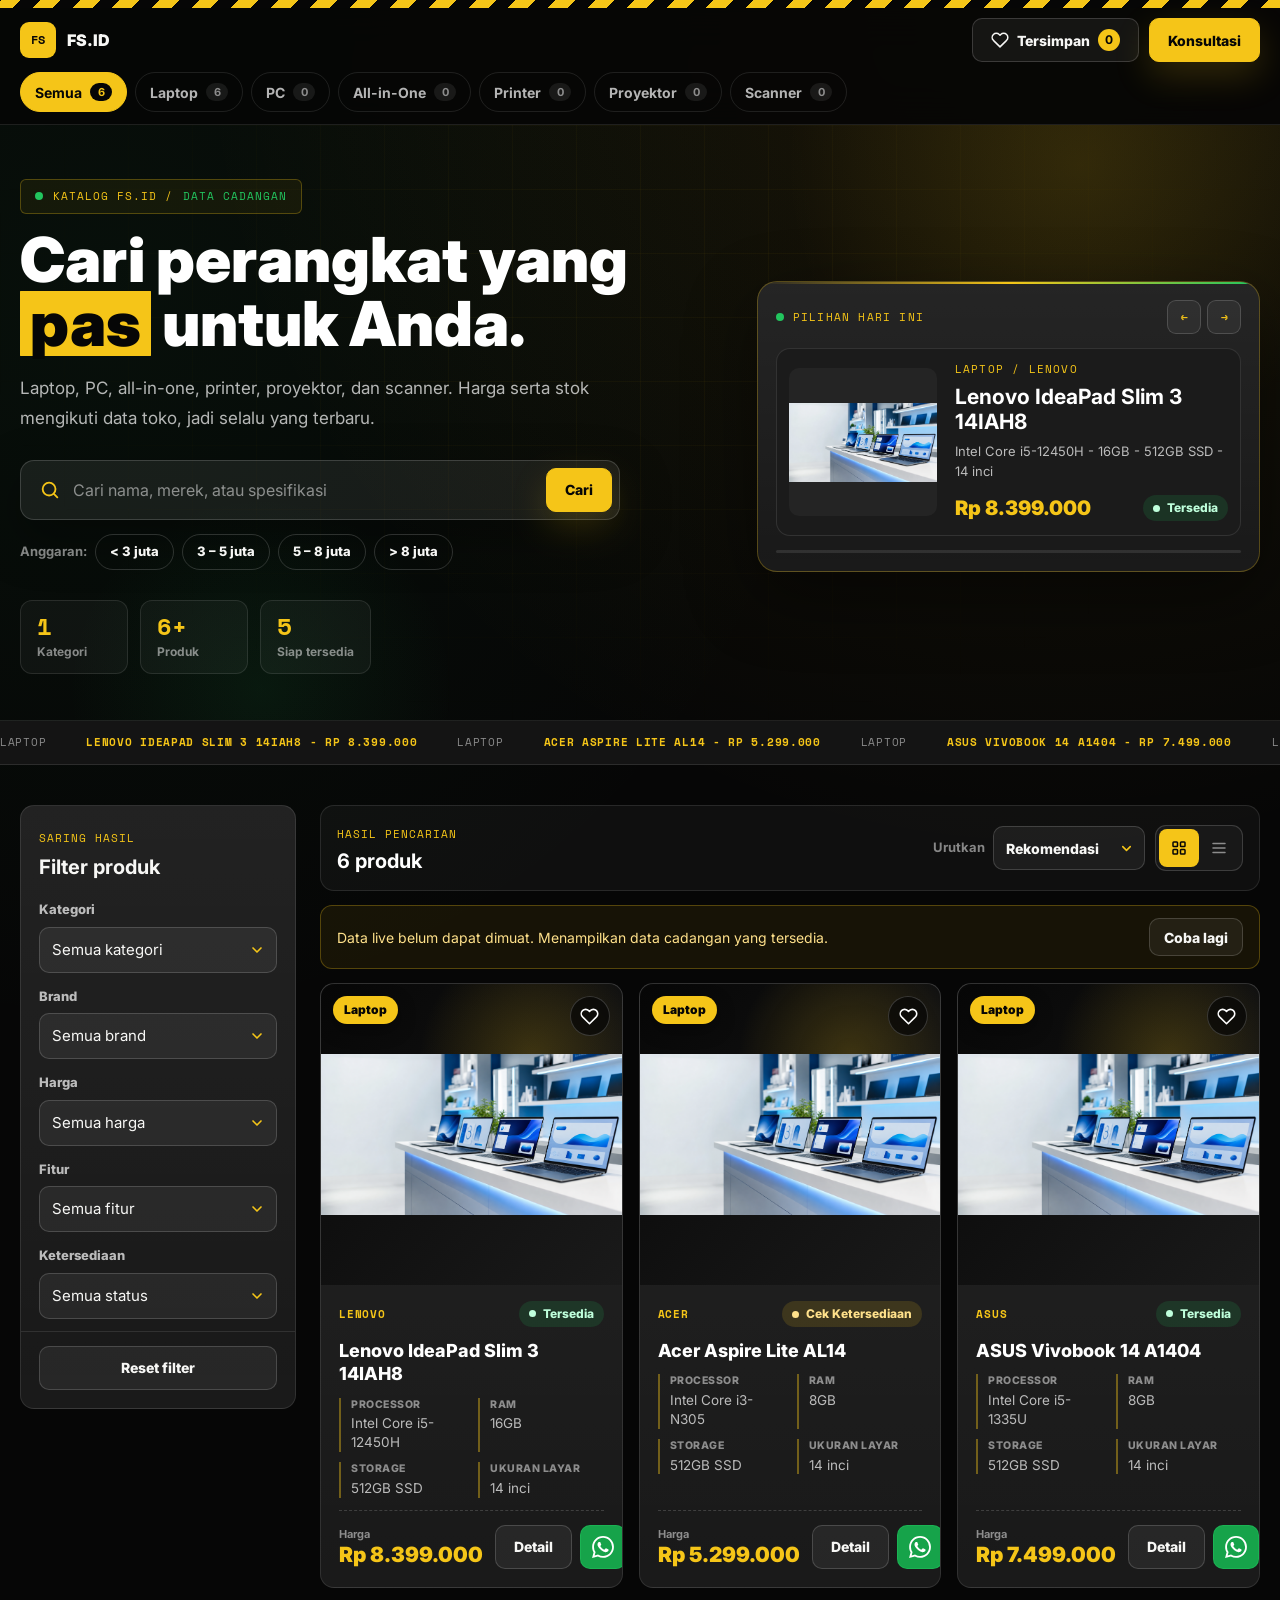
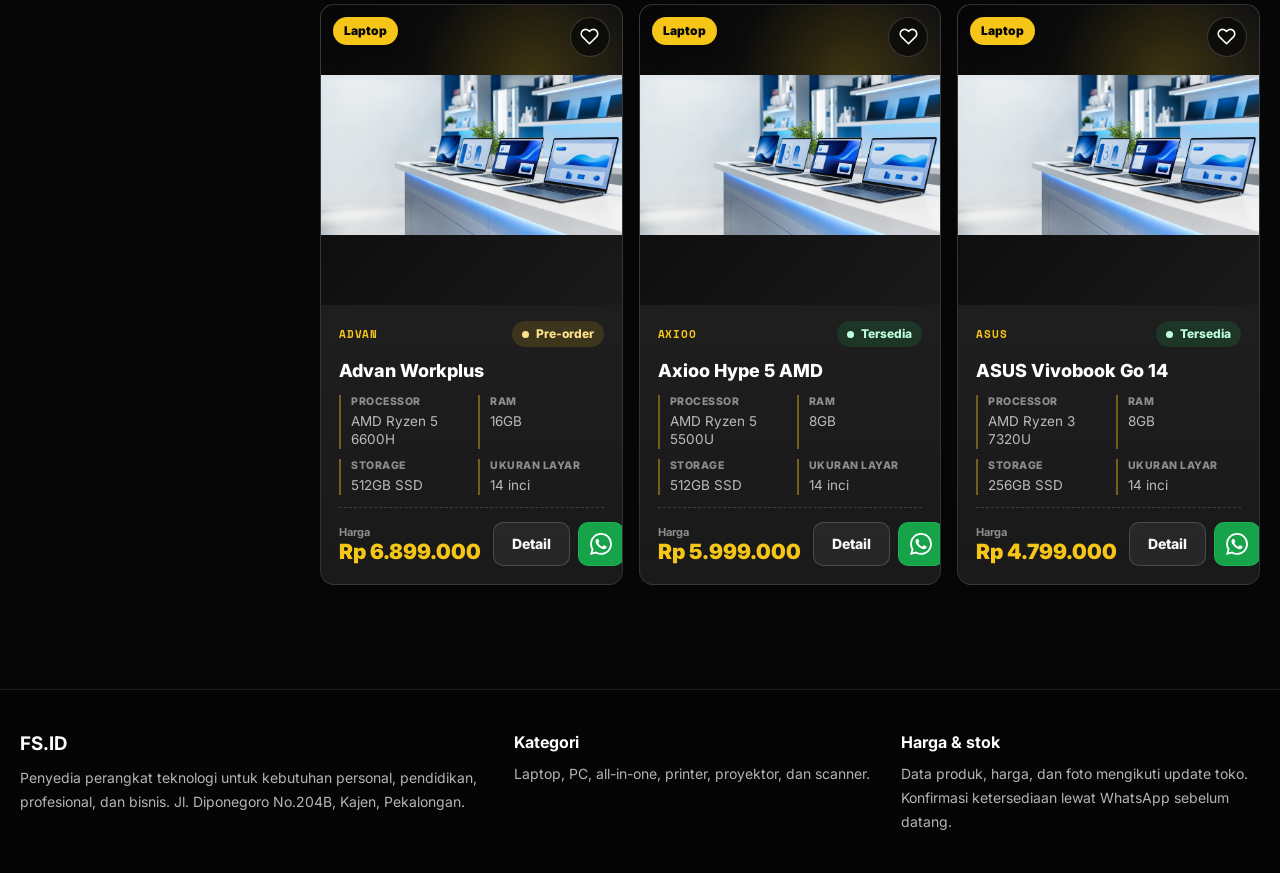
==== commit 00d9effa: "Redesign katalog: hero pencarian, filter sheet, kartu dinamis, simpan produk - Hero ringkas dengan p" ====
--- a/katalog/index.html
+++ b/katalog/index.html
@@ -1,161 +1,212 @@
-<!doctype html>
-<html lang="id">
-<head>
-  <meta charset="utf-8">
-  <meta name="viewport" content="width=device-width, initial-scale=1">
-  <title>Katalog Produk FS.ID</title>
-  <meta name="description" content="Katalog laptop, komputer PC, all-in-one, printer, proyektor, dan scanner FS.ID.">
-  <meta name="theme-color" content="#060606">
-  <link rel="canonical" href="https://fsstore.id/katalog/">
-  <meta property="og:type" content="website">
-  <meta property="og:site_name" content="FS.ID">
-  <meta property="og:title" content="Katalog Produk FS.ID">
-  <meta property="og:description" content="Cari dan bandingkan perangkat, harga, status, dan spesifikasi terbaru dari FS.ID.">
-  <meta property="og:url" content="https://fsstore.id/katalog/">
-  <meta property="og:image" content="https://fsstore.id/katalog/assets/fsid-premium-hero.png">
-  <meta name="twitter:card" content="summary_large_image">
-  <meta name="twitter:title" content="Katalog Produk FS.ID">
-  <meta name="twitter:description" content="Cari dan bandingkan perangkat, harga, status, dan spesifikasi terbaru dari FS.ID.">
-  <meta name="twitter:image" content="https://fsstore.id/katalog/assets/fsid-premium-hero.png">
-  <link rel="preconnect" href="https://fonts.googleapis.com">
-  <link rel="preconnect" href="https://fonts.gstatic.com" crossorigin>
-  <link href="https://fonts.googleapis.com/css2?family=Inter:wght@500;600;700;800;900&family=Space+Mono:wght@400;700&display=swap" rel="stylesheet">
-  <link rel="stylesheet" href="assets/styles.css?v=ux-20260928">
-</head>
-<body class="catalog-page">
-  <div class="hazard-strip"></div>
-  <header class="site-header">
-    <nav class="nav" aria-label="Navigasi katalog">
-      <a class="brandmark" href="../index.html"><span>FS</span> FS.ID</a>
-      <a class="btn btn-primary nav-cta" href="https://wa.me/6285182661773?text=Assalamu%27alaikum%2C%20saya%20ingin%20konsultasi%20produk%20di%20FS.ID.%20Mohon%20rekomendasi%20sesuai%20kebutuhan%20dan%20anggaran%20saya." target="_blank" rel="noopener noreferrer">Konsultasi</a>
-    </nav>
-    <nav class="category-tabs" aria-label="Kategori produk">
-      <a class="active" href="#/" data-category-tab="">Semua Produk</a>
-      <a href="#/kategori/Laptop" data-category-tab="Laptop">Laptop</a>
-      <a href="#/kategori/PC" data-category-tab="PC">PC</a>
-      <a href="#/kategori/All-in-One" data-category-tab="All-in-One">All-in-One</a>
-      <a href="#/kategori/Printer" data-category-tab="Printer">Printer</a>
-      <a href="#/kategori/Proyektor" data-category-tab="Proyektor">Proyektor</a>
-      <a href="#/kategori/Scanner" data-category-tab="Scanner">Scanner</a>
-    </nav>
-  </header>
-
-  <main>
-    <section class="catalog-hero">
-      <div class="hero-grid"></div>
-      <div class="hero-glow hero-glow-one"></div>
-      <div class="hero-glow hero-glow-two"></div>
-      <div class="container catalog-hero-inner">
-        <div>
-          <p class="terminal-label"><span></span> katalog.fsstore.id / live product</p>
-          <h1>Katalog Produk FS.ID yang lebih dinamis.</h1>
-          <p class="section-lead">Temukan laptop, PC, all-in-one, printer, proyektor, dan scanner. Data produk, harga, serta foto mengikuti Google Sheet toko.</p>
-          <div class="hero-actions">
-            <a class="btn btn-primary" href="#catalogView">Lihat Produk</a>
-            <a class="btn btn-whatsapp" href="https://wa.me/6285182661773?text=Assalamu%27alaikum%2C%20saya%20ingin%20konsultasi%20produk%20di%20FS.ID.%20Mohon%20rekomendasi%20sesuai%20kebutuhan%20dan%20anggaran%20saya." target="_blank" rel="noopener noreferrer">Konsultasi WhatsApp</a>
-          </div>
-          <div class="hero-stats">
-            <div><strong id="categoryCount">—</strong><small>Kategori produk</small></div>
-            <div><strong id="totalProducts">—</strong><small>Produk katalog</small></div>
-            <div><strong id="sheetStatus">Memuat</strong><small>Update dari Sheet</small></div>
-          </div>
-        </div>
-        <aside class="feature-console" aria-label="Sorotan katalog">
-          <div class="console-top"><span></span> rekomendasi produk</div>
-          <div class="console-card">
-            <p class="console-brand" id="featureBrand">FS.ID</p>
-            <h2 id="featureName">Memuat katalog...</h2>
-            <p id="featureSpec">Produk dari Google Sheet sedang disiapkan.</p>
-            <div class="console-bottom">
-              <strong id="featurePrice">Live</strong>
-              <span id="featureStatus">Sync</span>
-            </div>
-          </div>
-          <div class="console-mini">
-            <div><small>FILTER</small><strong>Kategori / Brand / Harga</strong></div>
-            <div><small>FOTO</small><strong>Drive thumbnail</strong></div>
-          </div>
-        </aside>
-      </div>
-    </section>
-
-    <div class="ticker-wrap" aria-hidden="true">
-      <div class="ticker" id="tickerTrack">
-        <span>FS.ID</span><b>Live katalog dari Google Sheet</b><span>Data produk</span><b>Foto produk dinamis</b>
-        <span>FS.ID</span><b>Live katalog dari Google Sheet</b><span>Data produk</span><b>Foto produk dinamis</b>
-      </div>
-    </div>
-
-    <section class="catalog-zone">
-      <div class="catalog-shell" id="catalogView">
-        <aside class="filter-panel" aria-label="Filter produk">
-          <p class="panel-kicker">control panel</p>
-          <h2>Filter produk</h2>
-          <div class="field"><label for="category">Kategori</label><select id="category"><option value="">Semua kategori</option></select></div>
-          <div class="field"><label for="search">Cari produk</label><input id="search" type="search" placeholder="Cari nama, merek, seri, atau spesifikasi..." autocomplete="off"></div>
-          <div class="field"><label for="brand">Brand</label><select id="brand"><option value="">Semua brand</option></select></div>
-          <div class="field"><label for="price">Harga</label><select id="price"><option value="">Semua harga</option><option value="0-3999999">Di bawah 4 juta</option><option value="4000000-5000000">4-5 juta</option><option value="5000000-6000000">5-6 juta</option><option value="6000000-8000000">6-8 juta</option><option value="8000001-99999999">Di atas 8 juta</option></select></div>
-          <div class="field spec-filter hidden" data-spec-filter="0"><label for="processor" data-spec-label="0">Processor</label><select id="processor"><option value="">Semua processor</option></select></div>
-          <div class="field spec-filter hidden" data-spec-filter="1"><label for="ram" data-spec-label="1">RAM</label><select id="ram"><option value="">Semua RAM</option></select></div>
-          <div class="field spec-filter hidden" data-spec-filter="2"><label for="storage" data-spec-label="2">Storage</label><select id="storage"><option value="">Semua storage</option></select></div>
-          <div class="field spec-filter hidden" data-spec-filter="3"><label for="screen" data-spec-label="3">Ukuran layar</label><select id="screen"><option value="">Semua ukuran</option></select></div>
-          <div class="field"><label for="need">Fitur</label><select id="need"><option value="">Semua fitur</option></select></div>
-          <div class="field"><label for="status">Status ketersediaan</label><select id="status"><option value="">Semua status</option></select></div>
-          <button class="btn btn-light" id="resetFilters" type="button">Reset filter</button>
-        </aside>
-
-        <section class="catalog-main">
-          <div class="catalog-top">
-            <div>
-              <p class="panel-kicker">hasil pencarian</p>
-              <h2 id="resultCount" aria-live="polite">Memuat produk...</h2>
-            </div>
-            <a class="btn btn-whatsapp" href="https://wa.me/6285182661773?text=Assalamu%27alaikum%2C%20saya%20ingin%20konsultasi%20produk%20di%20FS.ID.%20Mohon%20rekomendasi%20sesuai%20kebutuhan%20dan%20anggaran%20saya." target="_blank" rel="noopener noreferrer">Konsultasi Produk</a>
-          </div>
-          <div id="catalogStatus" class="catalog-status" role="status" aria-live="polite"></div>
-          <div id="productGrid" class="product-grid" aria-live="polite">
-            <div class="catalog-loading" role="status">Menyiapkan produk terbaru...</div>
-          </div>
-        </section>
-      </div>
-
-      <div class="catalog-shell detail-shell hidden" id="detailView">
-        <section class="catalog-main">
-          <a class="btn btn-light back-btn" href="#/">Kembali ke katalog</a>
-          <div id="detailContent" class="detail-view"></div>
-          <div class="related-block">
-            <div class="section-head">
-              <div>
-                <p class="panel-kicker">produk terkait</p>
-                <h2>Rekomendasi lain dari katalog</h2>
-              </div>
-            </div>
-            <div id="relatedProducts" class="product-grid"></div>
-          </div>
-        </section>
-      </div>
-    </section>
-  </main>
-
-  <footer class="site-footer">
-    <div class="footer-inner">
-      <div>
-        <h3>FS.ID</h3>
-        <p>Penyedia perangkat teknologi untuk kebutuhan personal, pendidikan, profesional, dan bisnis.</p>
-      </div>
-      <div>
-        <strong>Kategori</strong>
-        <p>Laptop, PC, all-in-one, printer, proyektor, scanner, dan produk toko terbaru.</p>
-      </div>
-      <div>
-        <strong>Katalog</strong>
-        <p>Data produk, harga, dan foto utama mengikuti update Google Sheet.</p>
-      </div>
-    </div>
-  </footer>
-
-  <script src="assets/products.js?v=category-20260627"></script>
-  <script src="assets/catalog.js?v=ux-20260924"></script>
-</body>
-</html>
-
+<!doctype html>
+<html lang="id">
+<head>
+  <meta charset="utf-8">
+  <meta name="viewport" content="width=device-width, initial-scale=1">
+  <title>Katalog Produk FS.ID</title>
+  <meta name="description" content="Katalog laptop, komputer PC, all-in-one, printer, proyektor, dan scanner FS.ID.">
+  <meta name="theme-color" content="#060606">
+  <link rel="canonical" href="https://fsstore.id/katalog/">
+  <meta property="og:type" content="website">
+  <meta property="og:site_name" content="FS.ID">
+  <meta property="og:title" content="Katalog Produk FS.ID">
+  <meta property="og:description" content="Cari dan bandingkan perangkat, harga, status, dan spesifikasi terbaru dari FS.ID.">
+  <meta property="og:url" content="https://fsstore.id/katalog/">
+  <meta property="og:image" content="https://fsstore.id/katalog/assets/fsid-premium-hero.png">
+  <meta name="twitter:card" content="summary_large_image">
+  <meta name="twitter:title" content="Katalog Produk FS.ID">
+  <meta name="twitter:description" content="Cari dan bandingkan perangkat, harga, status, dan spesifikasi terbaru dari FS.ID.">
+  <meta name="twitter:image" content="https://fsstore.id/katalog/assets/fsid-premium-hero.png">
+  <link rel="preconnect" href="https://fonts.googleapis.com">
+  <link rel="preconnect" href="https://fonts.gstatic.com" crossorigin>
+  <link href="https://fonts.googleapis.com/css2?family=Inter:wght@500;600;700;800;900&family=Space+Mono:wght@400;700&display=swap" rel="stylesheet">
+  <link rel="stylesheet" href="assets/styles.css?v=ux-20261115">
+</head>
+<body class="catalog-page">
+  <div class="hazard-strip"></div>
+
+  <header class="site-header">
+    <nav class="nav" aria-label="Navigasi katalog">
+      <a class="brandmark" href="../index.html"><span>FS</span> FS.ID</a>
+      <div class="nav-actions">
+        <button class="btn btn-light saved-toggle" type="button" id="savedToggle" aria-pressed="false" title="Lihat produk yang Anda simpan">
+          <svg viewBox="0 0 24 24" aria-hidden="true"><path d="M20.8 4.6a5.5 5.5 0 0 0-7.8 0L12 5.7l-1-1.1a5.5 5.5 0 0 0-7.8 7.8l1 1.1L12 21.2l7.8-7.7 1-1.1a5.5 5.5 0 0 0 0-7.8z"/></svg>
+          <span>Tersimpan</span><b id="savedCount">0</b>
+        </button>
+        <a class="btn btn-primary nav-cta" href="https://wa.me/6285182661773?text=Assalamu%27alaikum%2C%20saya%20ingin%20konsultasi%20produk%20di%20FS.ID.%20Mohon%20rekomendasi%20sesuai%20kebutuhan%20dan%20anggaran%20saya." target="_blank" rel="noopener noreferrer">Konsultasi</a>
+      </div>
+    </nav>
+    <nav class="category-tabs" id="categoryTabs" aria-label="Kategori produk">
+      <a class="active" href="#/" data-category-tab="">Semua <b data-tab-count="">—</b></a>
+      <a href="#/kategori/Laptop" data-category-tab="Laptop">Laptop <b data-tab-count="Laptop">—</b></a>
+      <a href="#/kategori/PC" data-category-tab="PC">PC <b data-tab-count="PC">—</b></a>
+      <a href="#/kategori/All-in-One" data-category-tab="All-in-One">All-in-One <b data-tab-count="All-in-One">—</b></a>
+      <a href="#/kategori/Printer" data-category-tab="Printer">Printer <b data-tab-count="Printer">—</b></a>
+      <a href="#/kategori/Proyektor" data-category-tab="Proyektor">Proyektor <b data-tab-count="Proyektor">—</b></a>
+      <a href="#/kategori/Scanner" data-category-tab="Scanner">Scanner <b data-tab-count="Scanner">—</b></a>
+    </nav>
+  </header>
+
+  <main>
+    <div id="catalogView">
+      <section class="catalog-hero">
+        <div class="hero-grid" aria-hidden="true"></div>
+        <div class="hero-glow hero-glow-one" aria-hidden="true"></div>
+        <div class="hero-glow hero-glow-two" aria-hidden="true"></div>
+        <div class="container catalog-hero-inner">
+          <div class="hero-copy">
+            <p class="terminal-label"><span></span> katalog fs.id / <em id="sheetStatus">memuat</em></p>
+            <h1>Cari perangkat yang <mark>pas</mark> untuk Anda.</h1>
+            <p class="section-lead">Laptop, PC, all-in-one, printer, proyektor, dan scanner. Harga serta stok mengikuti data toko, jadi selalu yang terbaru.</p>
+            <form class="hero-search" id="heroSearch" role="search" autocomplete="off">
+              <svg viewBox="0 0 24 24" aria-hidden="true"><circle cx="11" cy="11" r="7"/><path d="m20 20-3.5-3.5"/></svg>
+              <input id="search" type="search" placeholder="Cari nama, merek, atau spesifikasi" aria-label="Cari produk" enterkeyhint="search">
+              <button class="btn btn-primary" type="submit">Cari</button>
+            </form>
+            <div class="quick-chips" role="group" aria-label="Pilih anggaran">
+              <span>Anggaran:</span>
+              <button type="button" data-quick-price="0-2999999">&lt; 3 juta</button>
+              <button type="button" data-quick-price="3000000-4999999">3 – 5 juta</button>
+              <button type="button" data-quick-price="5000000-7999999">5 – 8 juta</button>
+              <button type="button" data-quick-price="8000000-99999999">&gt; 8 juta</button>
+            </div>
+            <div class="hero-stats">
+              <div><strong id="categoryCount" data-count>—</strong><small>Kategori</small></div>
+              <div><strong id="totalProducts" data-count>—</strong><small>Produk</small></div>
+              <div><strong id="availableCount" data-count>—</strong><small>Siap tersedia</small></div>
+            </div>
+          </div>
+
+          <aside class="spotlight" aria-label="Sorotan produk" aria-live="off">
+            <div class="spotlight-top"><span class="pulse"></span> Pilihan hari ini <div class="spotlight-nav"><button type="button" id="spotPrev" aria-label="Sebelumnya">&larr;</button><button type="button" id="spotNext" aria-label="Berikutnya">&rarr;</button></div></div>
+            <a class="spotlight-card" id="spotLink" href="#/">
+              <div class="spotlight-media" id="spotMedia"><div class="skeleton-block"></div></div>
+              <div class="spotlight-info">
+                <p id="featureBrand">FS.ID</p>
+                <h2 id="featureName">Memuat katalog...</h2>
+                <small id="featureSpec">Produk sedang disiapkan.</small>
+                <div class="spotlight-bottom"><strong id="featurePrice">—</strong><span id="featureStatus" class="status">Sync</span></div>
+              </div>
+            </a>
+            <div class="spotlight-progress" aria-hidden="true"><i id="spotProgress"></i></div>
+          </aside>
+        </div>
+      </section>
+
+      <div class="ticker-wrap" aria-hidden="true">
+        <div class="ticker" id="tickerTrack">
+          <span>FS.ID</span><b>Katalog live dari data toko</b><span>Harga terbaru</span><b>Konsultasi gratis via WhatsApp</b>
+          <span>FS.ID</span><b>Katalog live dari data toko</b><span>Harga terbaru</span><b>Konsultasi gratis via WhatsApp</b>
+        </div>
+      </div>
+
+      <section class="catalog-zone" id="catalogZone">
+        <div class="catalog-shell">
+          <aside class="filter-panel" id="filterPanel" aria-label="Filter produk">
+            <div class="filter-head">
+              <div>
+                <p class="panel-kicker">Saring hasil</p>
+                <h2>Filter produk</h2>
+              </div>
+              <button class="icon-btn filter-close" type="button" id="filterClose" aria-label="Tutup filter">&times;</button>
+            </div>
+            <div class="filter-body">
+              <div class="field"><label for="category">Kategori</label><select id="category"><option value="">Semua kategori</option></select></div>
+              <div class="field"><label for="brand">Brand</label><select id="brand"><option value="">Semua brand</option></select></div>
+              <div class="field"><label for="price">Harga</label><select id="price"><option value="">Semua harga</option><option value="0-2999999">Di bawah 3 juta</option><option value="3000000-4999999">3 – 5 juta</option><option value="5000000-7999999">5 – 8 juta</option><option value="8000000-99999999">Di atas 8 juta</option></select></div>
+              <div class="field spec-filter hidden" data-spec-filter="0"><label for="processor" data-spec-label="0">Processor</label><select id="processor"><option value="">Semua processor</option></select></div>
+              <div class="field spec-filter hidden" data-spec-filter="1"><label for="ram" data-spec-label="1">RAM</label><select id="ram"><option value="">Semua RAM</option></select></div>
+              <div class="field spec-filter hidden" data-spec-filter="2"><label for="storage" data-spec-label="2">Storage</label><select id="storage"><option value="">Semua storage</option></select></div>
+              <div class="field spec-filter hidden" data-spec-filter="3"><label for="screen" data-spec-label="3">Ukuran layar</label><select id="screen"><option value="">Semua ukuran</option></select></div>
+              <div class="field"><label for="need">Fitur</label><select id="need"><option value="">Semua fitur</option></select></div>
+              <div class="field"><label for="status">Ketersediaan</label><select id="status"><option value="">Semua status</option></select></div>
+            </div>
+            <div class="filter-foot">
+              <button class="btn btn-light" id="resetFilters" type="button">Reset filter</button>
+              <button class="btn btn-primary filter-apply" id="filterApply" type="button">Lihat <span id="applyCount">0</span> produk</button>
+            </div>
+          </aside>
+
+          <section class="catalog-main">
+            <div class="toolbar">
+              <div class="toolbar-title">
+                <p class="panel-kicker">Hasil pencarian</p>
+                <h2 id="resultCount" aria-live="polite">Memuat produk...</h2>
+              </div>
+              <div class="toolbar-controls">
+                <button class="btn btn-light filter-open" type="button" id="filterOpen" aria-controls="filterPanel">
+                  <svg viewBox="0 0 24 24" aria-hidden="true"><path d="M4 6h16M7 12h10M10 18h4"/></svg> Filter <b id="filterBadge" hidden>0</b>
+                </button>
+                <label class="sort-box"><span>Urutkan</span>
+                  <select id="sort" aria-label="Urutkan produk">
+                    <option value="default">Rekomendasi</option>
+                    <option value="price-asc">Harga terendah</option>
+                    <option value="price-desc">Harga tertinggi</option>
+                    <option value="name">Nama A – Z</option>
+                  </select>
+                </label>
+                <div class="view-toggle" role="group" aria-label="Tampilan produk">
+                  <button type="button" data-view="grid" class="active" aria-label="Tampilan kotak" aria-pressed="true"><svg viewBox="0 0 24 24" aria-hidden="true"><rect x="4" y="4" width="6" height="6" rx="1"/><rect x="14" y="4" width="6" height="6" rx="1"/><rect x="4" y="14" width="6" height="6" rx="1"/><rect x="14" y="14" width="6" height="6" rx="1"/></svg></button>
+                  <button type="button" data-view="list" aria-label="Tampilan daftar" aria-pressed="false"><svg viewBox="0 0 24 24" aria-hidden="true"><path d="M4 6h16M4 12h16M4 18h16"/></svg></button>
+                </div>
+              </div>
+            </div>
+
+            <div class="active-filters" id="activeFilters" aria-label="Filter aktif"></div>
+            <div id="catalogStatus" class="catalog-status" role="status" aria-live="polite"></div>
+            <div id="productGrid" class="product-grid" aria-live="polite" aria-busy="true"></div>
+            <div class="load-more-wrap"><button class="btn btn-light" id="loadMore" type="button" hidden>Tampilkan lebih banyak</button></div>
+            <div class="saved-bar" id="savedBar" hidden>
+              <span><b id="savedBarCount">0</b> produk tersimpan</span>
+              <a class="btn btn-whatsapp" id="savedWa" href="#" target="_blank" rel="noopener noreferrer">Tanya via WhatsApp</a>
+            </div>
+          </section>
+        </div>
+      </section>
+    </div>
+
+    <section class="catalog-zone detail-zone hidden" id="detailView">
+      <div class="detail-shell">
+        <nav class="breadcrumb" aria-label="Breadcrumb">
+          <a href="#/" id="crumbHome">Katalog</a><span>/</span><a href="#/" id="crumbCategory">Kategori</a><span>/</span><em id="crumbName">Produk</em>
+        </nav>
+        <div id="detailContent" class="detail-view"></div>
+        <div class="related-block">
+          <div class="section-head">
+            <div>
+              <p class="panel-kicker">Produk terkait</p>
+              <h2>Mungkin Anda juga suka</h2>
+            </div>
+            <a class="btn btn-light" href="#/" id="backToCatalog">Kembali ke katalog</a>
+          </div>
+          <div id="relatedProducts" class="product-grid"></div>
+        </div>
+      </div>
+      <div class="mobile-cta" id="mobileCta"></div>
+    </section>
+  </main>
+
+  <footer class="site-footer">
+    <div class="footer-inner">
+      <div>
+        <h3>FS.ID</h3>
+        <p>Penyedia perangkat teknologi untuk kebutuhan personal, pendidikan, profesional, dan bisnis. Jl. Diponegoro No.204B, Kajen, Pekalongan.</p>
+      </div>
+      <div>
+        <strong>Kategori</strong>
+        <p>Laptop, PC, all-in-one, printer, proyektor, dan scanner.</p>
+      </div>
+      <div>
+        <strong>Harga &amp; stok</strong>
+        <p>Data produk, harga, dan foto mengikuti update toko. Konfirmasi ketersediaan lewat WhatsApp sebelum datang.</p>
+      </div>
+    </div>
+  </footer>
+
+  <div class="filter-backdrop" id="filterBackdrop" hidden></div>
+  <div class="toast" id="toast" role="status" aria-live="polite"></div>
+
+  <script src="assets/products.js?v=category-20260627"></script>
+  <script src="assets/catalog.js?v=ux-20261115"></script>
+</body>
+</html>
--- a/katalog/assets/styles.css
+++ b/katalog/assets/styles.css
@@ -1,60 +1,71 @@
 :root {
   --black: #060606;
-  --dark: #0e0e0e;
+  --dark: #0d0d0d;
   --dark-2: #141414;
   --dark-3: #1b1b1b;
+  --dark-4: #242424;
   --gold: #f5c518;
   --gold-2: #ffd84d;
   --green: #22c55e;
   --green-2: #16a34a;
-  --text: #f5f5f5;
-  --muted: rgba(255,255,255,.54);
-  --muted-2: rgba(255,255,255,.34);
-  --line: rgba(255,255,255,.09);
-  --gold-line: rgba(245,197,24,.18);
-  --shadow: 0 28px 80px rgba(0,0,0,.42);
+  --red: #ff6b6b;
+  --text: #f7f7f5;
+  --muted: rgba(255,255,255,.7);
+  --muted-2: rgba(255,255,255,.5);
+  --line: rgba(255,255,255,.1);
+  --line-2: rgba(255,255,255,.16);
+  --gold-line: rgba(245,197,24,.28);
+  --shadow: 0 24px 70px rgba(0,0,0,.45);
+  --radius: 14px;
+  --ease: cubic-bezier(.22,.8,.3,1);
+  --header-h: 112px;
 }
 
 * { box-sizing: border-box; }
-html { scroll-behavior: smooth; }
+html { scroll-behavior: smooth; scroll-padding-top: calc(var(--header-h) + 12px); }
 body {
   margin: 0;
+  min-height: 100vh;
   font-family: Inter, system-ui, sans-serif;
   color: var(--text);
   background:
-    radial-gradient(circle at 80% 2%, rgba(245,197,24,.09), transparent 30%),
-    radial-gradient(circle at 12% 8%, rgba(34,197,94,.05), transparent 28%),
+    radial-gradient(circle at 82% 0%, rgba(245,197,24,.09), transparent 32%),
+    radial-gradient(circle at 8% 12%, rgba(34,197,94,.05), transparent 30%),
     var(--black);
   letter-spacing: 0;
+  line-height: 1.5;
   -webkit-font-smoothing: antialiased;
 }
+body.sheet-open { overflow: hidden; }
 
 a { color: inherit; text-decoration: none; }
 img { display: block; max-width: 100%; }
-button, input, select { font: inherit; }
-
-:focus-visible {
-  outline: 3px solid var(--gold);
-  outline-offset: 3px;
-}
+button, input, select { font: inherit; color: inherit; }
+button { cursor: pointer; }
+svg { fill: none; stroke: currentColor; stroke-width: 2; stroke-linecap: round; stroke-linejoin: round; }
+
+:focus-visible { outline: 3px solid var(--gold); outline-offset: 3px; border-radius: 6px; }
+.hidden { display: none !important; }
+[hidden] { display: none !important; }
 
 .hazard-strip {
-  height: 9px;
+  height: 8px;
   background: repeating-linear-gradient(-45deg, var(--gold) 0, var(--gold) 14px, var(--black) 14px, var(--black) 28px);
 }
 
+/* ---------- Header ---------- */
 .site-header {
   position: sticky;
   top: 0;
-  z-index: 40;
-  background: rgba(6,6,6,.92);
+  z-index: 50;
+  background: rgba(6,6,6,.9);
   border-bottom: 1px solid var(--line);
-  backdrop-filter: blur(20px);
-}
-
+  backdrop-filter: blur(20px) saturate(1.4);
+  -webkit-backdrop-filter: blur(20px) saturate(1.4);
+}
 .nav {
-  max-width: 1240px;
-  min-height: 68px;
+  max-width: 1280px;
+  min-height: 64px;
   margin: 0 auto;
   padding: 0 20px;
   display: flex;
@@ -62,321 +73,351 @@
   justify-content: space-between;
   gap: 18px;
 }
-
-.brandmark {
-  display: flex;
-  align-items: center;
-  gap: 11px;
-  font-weight: 900;
-  letter-spacing: .3px;
-}
-
+.brandmark { display: flex; align-items: center; gap: 11px; font-weight: 900; }
 .brandmark span {
-  width: 36px;
-  height: 36px;
-  display: grid;
-  place-items: center;
-  border-radius: 8px;
+  width: 36px; height: 36px;
+  display: grid; place-items: center;
+  border-radius: 9px;
   background: var(--gold);
   color: var(--black);
   font-family: "Space Mono", monospace;
   font-size: 12px;
 }
-
-.nav-links,
+.nav-actions { display: flex; align-items: center; gap: 10px; }
+
+.saved-toggle { gap: 8px; padding-inline: 14px; }
+.saved-toggle svg { width: 18px; height: 18px; }
+.saved-toggle b {
+  min-width: 22px; height: 22px;
+  display: inline-grid; place-items: center;
+  padding: 0 6px;
+  border-radius: 999px;
+  color: var(--black);
+  background: var(--gold);
+  font-size: 12px;
+}
+.saved-toggle[aria-pressed="true"] { color: var(--black); background: var(--gold); border-color: var(--gold); }
+.saved-toggle[aria-pressed="true"] b { color: var(--gold); background: var(--black); }
+.saved-toggle[aria-pressed="true"] svg { fill: currentColor; }
+.saved-toggle.bump { animation: bump .45s var(--ease); }
+@keyframes bump { 40% { transform: scale(1.12); } }
+
 .category-tabs {
+  max-width: 1280px;
+  margin: 0 auto;
+  padding: 0 20px 12px;
   display: flex;
-  align-items: center;
-  color: rgba(255,255,255,.58);
-  font-size: 14px;
-  font-weight: 700;
-}
-
-.nav-links a:hover { color: var(--gold); }
-
-.category-tabs {
-  max-width: 1240px;
-  min-height: 46px;
-  margin: 0 auto;
-  padding: 0 20px 10px;
   gap: 8px;
   overflow-x: auto;
   scrollbar-width: none;
+  color: var(--muted);
+  font-size: 14px;
+  font-weight: 700;
 }
 .category-tabs::-webkit-scrollbar { display: none; }
 .category-tabs a {
   flex: 0 0 auto;
-  padding: 8px 13px;
-  border: 1px solid transparent;
-  border-radius: 7px;
+  min-height: 40px;
+  padding: 0 14px;
+  display: inline-flex;
+  align-items: center;
+  gap: 8px;
+  border: 1px solid var(--line);
+  border-radius: 999px;
   white-space: nowrap;
-}
-.category-tabs a:hover,
-.category-tabs a.active {
-  color: var(--gold);
-  border-color: var(--gold-line);
-  background: rgba(245,197,24,.07);
-}
-
+  transition: color .2s, background .2s, border-color .2s, transform .2s var(--ease);
+}
+.category-tabs a b {
+  min-width: 22px; padding: 1px 6px;
+  border-radius: 999px;
+  background: rgba(255,255,255,.08);
+  color: var(--muted-2);
+  font-size: 11px;
+  text-align: center;
+}
+.category-tabs a:hover { color: var(--gold); border-color: var(--gold-line); transform: translateY(-1px); }
+.category-tabs a.active { color: var(--black); background: var(--gold); border-color: var(--gold); }
+.category-tabs a.active b { color: var(--gold); background: var(--black); }
+
+/* ---------- Buttons ---------- */
 .btn {
-  min-height: 42px;
-  padding: 0 16px;
+  min-height: 44px;
+  padding: 0 18px;
   display: inline-flex;
   align-items: center;
   justify-content: center;
-  border-radius: 8px;
+  gap: 8px;
+  border-radius: 10px;
   border: 1px solid transparent;
-  cursor: pointer;
-  font-weight: 900;
+  font-weight: 800;
+  font-size: 14px;
   white-space: nowrap;
-}
-
-.btn-primary {
-  color: var(--black);
-  background: var(--gold);
-  border-color: var(--gold);
-  box-shadow: 0 16px 40px rgba(245,197,24,.16);
-}
-.btn-primary:hover { background: transparent; color: var(--gold); }
-.btn-light { color: var(--text); border-color: var(--line); background: rgba(255,255,255,.055); }
-.btn-light:hover { border-color: var(--gold-line); color: var(--gold); }
-.btn-whatsapp { color: white; background: var(--green-2); border-color: rgba(34,197,94,.4); }
-.btn-whatsapp:hover { background: rgba(34,197,94,.12); color: var(--green); }
-.btn:disabled,
-button:disabled,
-select:disabled,
-input:disabled { cursor: wait; opacity: .55; }
-
+  transition: transform .2s var(--ease), background .2s, color .2s, border-color .2s, box-shadow .2s;
+}
+.btn:active { transform: scale(.97); }
+.btn-primary { color: var(--black); background: var(--gold); border-color: var(--gold); box-shadow: 0 14px 36px rgba(245,197,24,.18); }
+.btn-primary:hover { background: var(--gold-2); box-shadow: 0 16px 44px rgba(245,197,24,.3); }
+.btn-light { color: var(--text); border-color: var(--line-2); background: rgba(255,255,255,.06); }
+.btn-light:hover { color: var(--gold); border-color: var(--gold-line); background: rgba(245,197,24,.07); }
+.btn-whatsapp { color: white; background: var(--green-2); border-color: rgba(34,197,94,.45); }
+.btn-whatsapp:hover { background: #15803d; box-shadow: 0 12px 30px rgba(34,197,94,.22); }
+.btn:disabled, button:disabled, select:disabled, input:disabled { cursor: wait; opacity: .55; }
+.btn svg { width: 18px; height: 18px; }
+.icon-btn {
+  width: 44px; height: 44px;
+  display: grid; place-items: center;
+  border: 1px solid var(--line-2);
+  border-radius: 10px;
+  background: rgba(255,255,255,.06);
+  font-size: 24px; line-height: 1;
+}
+
+/* ---------- Hero ---------- */
 .catalog-hero {
   position: relative;
-  min-height: 590px;
-  padding: 80px 20px 58px;
+  padding: 54px 20px 46px;
   overflow: hidden;
   border-bottom: 1px solid var(--line);
 }
-
 .hero-grid {
-  position: absolute;
-  inset: 0;
+  position: absolute; inset: 0;
   background-image:
-    linear-gradient(rgba(245,197,24,.035) 1px, transparent 1px),
-    linear-gradient(90deg, rgba(245,197,24,.035) 1px, transparent 1px);
-  background-size: 72px 72px;
-  animation: gridShift 24s linear infinite;
-}
-
-@keyframes gridShift {
-  from { background-position: 0 0; }
-  to { background-position: 72px 72px; }
-}
-
-.hero-glow {
-  position: absolute;
-  border-radius: 50%;
-  pointer-events: none;
-  filter: blur(.2px);
-}
+    linear-gradient(rgba(245,197,24,.04) 1px, transparent 1px),
+    linear-gradient(90deg, rgba(245,197,24,.04) 1px, transparent 1px);
+  background-size: 64px 64px;
+  mask-image: radial-gradient(ellipse at 50% 30%, #000 20%, transparent 75%);
+  -webkit-mask-image: radial-gradient(ellipse at 50% 30%, #000 20%, transparent 75%);
+  animation: gridShift 28s linear infinite;
+}
+@keyframes gridShift { to { background-position: 64px 64px; } }
+.hero-glow { position: absolute; border-radius: 50%; pointer-events: none; }
 .hero-glow-one {
-  width: 680px;
-  height: 680px;
-  top: -260px;
-  right: -120px;
-  background: radial-gradient(circle, rgba(245,197,24,.08), transparent 65%);
+  width: 640px; height: 640px; top: -280px; right: -120px;
+  background: radial-gradient(circle, rgba(245,197,24,.12), transparent 65%);
+  animation: floatGlow 14s ease-in-out infinite alternate;
 }
 .hero-glow-two {
-  width: 430px;
-  height: 430px;
-  bottom: -150px;
-  left: 6%;
-  background: radial-gradient(circle, rgba(34,197,94,.055), transparent 65%);
-}
-
-.container {
-  position: relative;
-  z-index: 2;
-  max-width: 1240px;
-  margin: 0 auto;
-}
-
+  width: 420px; height: 420px; bottom: -180px; left: 4%;
+  background: radial-gradient(circle, rgba(34,197,94,.08), transparent 65%);
+  animation: floatGlow 18s ease-in-out infinite alternate-reverse;
+}
+@keyframes floatGlow { to { transform: translate(-40px, 30px) scale(1.12); } }
+
+.container { position: relative; z-index: 2; max-width: 1280px; margin: 0 auto; }
 .catalog-hero-inner {
   display: grid;
-  grid-template-columns: minmax(0, 1.12fr) minmax(360px, .88fr);
-  gap: 70px;
+  grid-template-columns: minmax(0, 1.15fr) minmax(340px, .85fr);
+  gap: 56px;
   align-items: center;
 }
 
-.terminal-label,
-.panel-kicker {
+.terminal-label, .panel-kicker {
   margin: 0 0 14px;
   display: inline-flex;
   align-items: center;
   gap: 10px;
+  color: var(--gold);
   font-family: "Space Mono", monospace;
   font-size: 11px;
-  color: var(--gold);
   letter-spacing: 1px;
   text-transform: uppercase;
 }
 .terminal-label {
   padding: 8px 14px;
-  border: 1px solid rgba(245,197,24,.25);
-  border-radius: 5px;
-  background: rgba(245,197,24,.05);
-}
-.terminal-label span,
-.console-top span {
-  width: 7px;
-  height: 7px;
-  border-radius: 999px;
+  border: 1px solid var(--gold-line);
+  border-radius: 6px;
+  background: rgba(245,197,24,.06);
+}
+.terminal-label span, .pulse {
+  width: 8px; height: 8px;
+  border-radius: 50%;
   background: var(--green);
-  animation: blink 1.5s ease-in-out infinite;
-}
-@keyframes blink { 50% { opacity: .18; } }
+  box-shadow: 0 0 0 0 rgba(34,197,94,.6);
+  animation: ping 1.8s ease-out infinite;
+}
+.terminal-label em { font-style: normal; color: var(--green); }
+@keyframes ping { 70% { box-shadow: 0 0 0 9px rgba(34,197,94,0); } 100% { box-shadow: 0 0 0 0 rgba(34,197,94,0); } }
 
 h1 {
   margin: 0;
-  max-width: 760px;
+  max-width: 720px;
   color: white;
-  font-size: clamp(42px, 5.6vw, 78px);
+  font-size: clamp(36px, 5vw, 62px);
   line-height: 1.04;
-  letter-spacing: 0;
   font-weight: 900;
-}
-
+  text-wrap: balance;
+}
+h1 mark {
+  color: var(--black);
+  background: linear-gradient(transparent 6%, var(--gold) 6%, var(--gold) 94%, transparent 94%);
+  padding: 0 .16em;
+  border-radius: 6px;
+  box-decoration-break: clone;
+  -webkit-box-decoration-break: clone;
+}
 .section-lead {
-  max-width: 600px;
-  margin: 22px 0 0;
+  max-width: 580px;
+  margin: 18px 0 0;
   color: var(--muted);
   font-size: 17px;
-  line-height: 1.82;
-}
-
-.hero-actions {
-  margin-top: 32px;
+  line-height: 1.75;
+}
+
+.hero-search {
+  max-width: 600px;
+  margin-top: 26px;
+  padding: 7px 7px 7px 18px;
+  display: flex;
+  align-items: center;
+  gap: 10px;
+  border: 1px solid var(--line-2);
+  border-radius: 14px;
+  background: rgba(255,255,255,.07);
+  box-shadow: 0 18px 50px rgba(0,0,0,.35);
+  transition: border-color .2s, box-shadow .2s, background .2s;
+}
+.hero-search:focus-within { border-color: var(--gold); background: rgba(255,255,255,.1); box-shadow: 0 0 0 4px rgba(245,197,24,.14), 0 18px 50px rgba(0,0,0,.35); }
+.hero-search svg { flex: 0 0 22px; width: 22px; height: 22px; color: var(--gold); }
+.hero-search input {
+  flex: 1; min-width: 0;
+  height: 44px;
+  border: 0; outline: 0;
+  background: transparent;
+  font-size: 16px;
+}
+.hero-search input::placeholder { color: var(--muted-2); }
+.hero-search input::-webkit-search-cancel-button { filter: invert(1); opacity: .6; }
+
+.quick-chips {
+  margin-top: 14px;
   display: flex;
   flex-wrap: wrap;
-  gap: 12px;
-}
-
-.hero-stats {
-  margin-top: 42px;
-  display: grid;
-  grid-template-columns: repeat(3, minmax(0, 1fr));
+  align-items: center;
+  gap: 8px;
+  font-size: 13px;
+  font-weight: 700;
+  color: var(--muted-2);
+}
+.quick-chips button {
+  min-height: 36px;
+  padding: 0 14px;
+  border: 1px solid var(--line-2);
+  border-radius: 999px;
+  background: transparent;
+  color: var(--text);
+  font-weight: 800;
+  font-size: 13px;
+  transition: all .2s var(--ease);
+}
+.quick-chips button:hover { color: var(--black); background: var(--gold); border-color: var(--gold); transform: translateY(-2px); }
+.quick-chips button.active { color: var(--black); background: var(--gold); border-color: var(--gold); }
+
+.hero-stats { margin-top: 30px; display: flex; gap: 12px; flex-wrap: wrap; }
+.hero-stats div {
+  min-width: 108px;
+  padding: 12px 16px;
+  border: 1px solid var(--line);
+  border-radius: 12px;
+  background: rgba(255,255,255,.04);
+}
+.hero-stats strong { display: block; color: var(--gold); font-family: "Space Mono", monospace; font-size: 24px; line-height: 1.1; }
+.hero-stats small { display: block; margin-top: 4px; color: var(--muted-2); font-size: 12px; font-weight: 700; }
+
+/* ---------- Spotlight ---------- */
+.spotlight {
+  position: relative;
+  padding: 18px;
   border: 1px solid var(--gold-line);
-  border-radius: 10px;
-  overflow: hidden;
-}
-.hero-stats div { padding: 18px 20px; border-right: 1px solid var(--gold-line); }
-.hero-stats div:last-child { border-right: 0; }
-.hero-stats strong {
-  display: block;
-  color: var(--gold);
-  font-family: "Space Mono", monospace;
-  font-size: 26px;
-  line-height: 1;
-}
-.hero-stats small {
-  display: block;
-  margin-top: 8px;
-  color: var(--muted-2);
-  font-size: 12px;
-  font-weight: 800;
-}
-
-.feature-console {
-  position: relative;
-  padding: 28px;
-  border: 1px solid var(--gold-line);
-  border-radius: 16px;
-  background: linear-gradient(180deg, rgba(255,255,255,.06), rgba(255,255,255,.025)), var(--dark-2);
+  border-radius: 20px;
+  background: linear-gradient(180deg, rgba(255,255,255,.07), rgba(255,255,255,.025)), var(--dark-2);
   box-shadow: var(--shadow);
   overflow: hidden;
 }
-.feature-console::before {
+.spotlight::before {
   content: "";
-  position: absolute;
-  inset: -1px -1px auto;
+  position: absolute; inset: 0 0 auto;
   height: 2px;
   background: linear-gradient(90deg, transparent, var(--gold), var(--green), var(--gold), transparent);
   background-size: 200%;
   animation: borderFlow 3.2s linear infinite;
 }
 @keyframes borderFlow { to { background-position: 200% 0; } }
-
-.console-top {
-  display: inline-flex;
-  align-items: center;
-  gap: 8px;
-  margin-bottom: 18px;
-  color: var(--gold);
-  font-family: "Space Mono", monospace;
-  font-size: 10px;
-  letter-spacing: 1.3px;
-  text-transform: uppercase;
-}
-.console-card {
-  padding: 24px;
-  border: 1px solid var(--line);
-  border-radius: 12px;
-  background: var(--dark-3);
-}
-.console-brand {
-  margin: 0 0 10px;
+.spotlight-top {
+  display: flex; align-items: center; gap: 9px;
+  margin-bottom: 14px;
   color: var(--gold);
   font-family: "Space Mono", monospace;
   font-size: 11px;
-  letter-spacing: 1.5px;
+  letter-spacing: 1.2px;
   text-transform: uppercase;
 }
-.console-card h2 { margin: 0 0 12px; color: white; font-size: 26px; }
-.console-card p { color: var(--muted); line-height: 1.7; }
-.console-bottom {
-  display: flex;
-  justify-content: space-between;
-  gap: 16px;
+.spotlight-nav { margin-left: auto; display: flex; gap: 6px; }
+.spotlight-nav button {
+  width: 34px; height: 34px;
+  border: 1px solid var(--line-2);
+  border-radius: 9px;
+  background: rgba(255,255,255,.05);
+  font-weight: 900;
+  transition: all .2s;
+}
+.spotlight-nav button:hover { color: var(--black); background: var(--gold); border-color: var(--gold); }
+.spotlight-card {
+  display: grid;
+  grid-template-columns: 148px minmax(0, 1fr);
+  gap: 18px;
   align-items: center;
-  margin-top: 20px;
-}
-.console-bottom strong { color: var(--gold); font-family: "Space Mono", monospace; font-size: 22px; }
-.console-bottom span {
-  color: var(--green);
-  border: 1px solid rgba(34,197,94,.28);
-  border-radius: 999px;
-  padding: 7px 12px;
-  background: rgba(34,197,94,.07);
-  font-size: 12px;
-  font-weight: 900;
-}
-.console-mini { display: grid; grid-template-columns: 1fr 1fr; gap: 10px; margin-top: 10px; }
-.console-mini div {
-  padding: 14px;
+  padding: 12px;
   border: 1px solid var(--line);
+  border-radius: 14px;
+  background: var(--dark-3);
+  transition: border-color .25s, transform .25s var(--ease);
+}
+.spotlight-card:hover { border-color: var(--gold-line); transform: translateY(-2px); }
+.spotlight-card.swap { animation: swapIn .5s var(--ease); }
+@keyframes swapIn { from { opacity: 0; transform: translateX(18px); } }
+.spotlight-media {
+  position: relative;
+  aspect-ratio: 1;
+  overflow: hidden;
   border-radius: 10px;
-  background: rgba(255,255,255,.035);
-}
-.console-mini small {
-  display: block;
+  background: var(--dark-4);
+}
+.spotlight-media img { width: 100%; height: 100%; object-fit: contain; }
+.spotlight-info { min-width: 0; }
+.spotlight-info p {
+  margin: 0 0 6px;
   color: var(--gold);
   font-family: "Space Mono", monospace;
-  font-size: 9px;
+  font-size: 11px;
   letter-spacing: 1.2px;
-}
-.console-mini strong { display: block; margin-top: 6px; font-size: 13px; }
-
-.ticker-wrap {
-  overflow: hidden;
-  border-top: 1px solid var(--line);
-  border-bottom: 1px solid var(--line);
-  background: var(--dark-2);
-}
+  text-transform: uppercase;
+}
+.spotlight-info h2 {
+  margin: 0 0 8px;
+  color: white;
+  font-size: 21px;
+  line-height: 1.2;
+  display: -webkit-box; -webkit-line-clamp: 2; -webkit-box-orient: vertical; overflow: hidden;
+}
+.spotlight-info small {
+  display: -webkit-box; -webkit-line-clamp: 2; -webkit-box-orient: vertical; overflow: hidden;
+  color: var(--muted);
+  font-size: 13px;
+  line-height: 1.5;
+}
+.spotlight-bottom { margin-top: 12px; display: flex; align-items: center; justify-content: space-between; gap: 10px; flex-wrap: wrap; }
+.spotlight-bottom strong { color: var(--gold); font-size: 20px; font-weight: 900; }
+.spotlight-progress { margin-top: 14px; height: 3px; border-radius: 3px; background: rgba(255,255,255,.1); overflow: hidden; }
+.spotlight-progress i { display: block; width: 0; height: 100%; background: var(--gold); }
+
+/* ---------- Ticker ---------- */
+.ticker-wrap { overflow: hidden; border-bottom: 1px solid var(--line); background: var(--dark-2); }
 .ticker {
   width: max-content;
-  display: flex;
-  gap: 42px;
-  align-items: center;
-  padding: 14px 0;
+  display: flex; gap: 40px; align-items: center;
+  padding: 13px 0;
   white-space: nowrap;
-  animation: ticker 32s linear infinite;
+  animation: ticker 40s linear infinite;
 }
 .ticker:hover { animation-play-state: paused; }
 .ticker span, .ticker b {
@@ -389,419 +430,544 @@
 .ticker b { color: var(--gold); }
 @keyframes ticker { to { transform: translateX(-50%); } }
 
-.catalog-zone { padding: 54px 20px 76px; }
+/* ---------- Layout ---------- */
+.catalog-zone { padding: 40px 20px 90px; }
 .catalog-shell {
-  max-width: 1320px;
+  max-width: 1280px;
   margin: 0 auto;
   display: grid;
-  grid-template-columns: 310px minmax(0, 1fr);
-  gap: 18px;
-}
-.detail-shell { grid-template-columns: 1fr; max-width: 1180px; }
-
-.filter-panel,
-.catalog-top,
-.product-card,
-.detail-panel {
-  border: 1px solid var(--line);
-  border-radius: 12px;
-  background: linear-gradient(180deg, rgba(255,255,255,.06), rgba(255,255,255,.028));
-  box-shadow: 0 18px 52px rgba(0,0,0,.25);
-}
-
+  grid-template-columns: 276px minmax(0, 1fr);
+  gap: 24px;
+  align-items: start;
+}
+
+/* ---------- Filter panel ---------- */
 .filter-panel {
   position: sticky;
-  top: 132px;
-  height: max-content;
-  padding: 18px;
-}
-.filter-panel h2,
-.catalog-top h2 { margin: 0; color: white; }
-
-.field { display: grid; gap: 7px; margin-bottom: 14px; }
-.field label {
-  color: var(--muted);
-  font-size: 13px;
-  font-weight: 900;
-}
-.field input,
-.field select {
+  top: calc(var(--header-h) + 14px);
+  max-height: calc(100vh - var(--header-h) - 28px);
+  display: flex;
+  flex-direction: column;
+  border: 1px solid var(--line);
+  border-radius: var(--radius);
+  background: linear-gradient(180deg, rgba(255,255,255,.06), rgba(255,255,255,.025)), var(--dark-2);
+  overflow: hidden;
+}
+.filter-head { padding: 18px 18px 6px; display: flex; align-items: start; justify-content: space-between; gap: 10px; }
+.filter-head h2 { margin: 0; font-size: 20px; }
+.filter-head .panel-kicker { margin-bottom: 6px; }
+.filter-close { display: none; }
+.filter-body { padding: 12px 18px; overflow-y: auto; display: grid; gap: 14px; scrollbar-width: thin; }
+.filter-foot { padding: 14px 18px 18px; display: grid; gap: 10px; border-top: 1px solid var(--line); }
+.filter-apply { display: none; }
+
+.field { display: grid; gap: 7px; }
+.field label { color: var(--muted); font-size: 13px; font-weight: 800; }
+.field input, .field select {
   width: 100%;
-  min-height: 42px;
+  min-height: 46px;
+  padding: 0 12px;
+  border: 1px solid var(--line-2);
+  border-radius: 10px;
+  background-color: rgba(255,255,255,.06);
   color: var(--text);
-  border: 1px solid var(--line);
-  border-radius: 8px;
-  padding: 0 12px;
-  background: rgba(255,255,255,.055);
-}
-.field input:focus,
-.field select:focus {
-  outline: 1px solid rgba(245,197,24,.5);
-  border-color: rgba(245,197,24,.55);
-}
-
-.catalog-main { display: grid; gap: 18px; min-width: 0; }
-.catalog-status {
-  min-width: 0;
-  min-height: 0;
+  font-size: 15px;
+  transition: border-color .2s, background .2s;
+}
+.field select { appearance: none; -webkit-appearance: none; padding-right: 34px; background-image: url("data:image/svg+xml,%3Csvg xmlns='http://www.w3.org/2000/svg' viewBox='0 0 24 24' fill='none' stroke='%23f5c518' stroke-width='2.5' stroke-linecap='round' stroke-linejoin='round'%3E%3Cpath d='m6 9 6 6 6-6'/%3E%3C/svg%3E"); background-repeat: no-repeat; background-position: right 11px center; background-size: 16px; }
+.field select option { color: #111; background: #fff; }
+.field select:hover, .field select:focus { border-color: var(--gold-line); outline: none; background-color: rgba(255,255,255,.09); }
+
+/* ---------- Toolbar ---------- */
+.catalog-main { min-width: 0; display: grid; gap: 14px; }
+.toolbar {
+  padding: 14px 16px;
   display: flex;
   align-items: center;
   justify-content: space-between;
   gap: 16px;
-  padding: 0 16px;
+  border: 1px solid var(--line);
+  border-radius: var(--radius);
+  background: rgba(255,255,255,.04);
+}
+.toolbar-title .panel-kicker { margin-bottom: 4px; }
+.toolbar h2 { margin: 0; font-size: 20px; color: white; }
+.toolbar-controls { display: flex; align-items: center; gap: 10px; flex-wrap: wrap; justify-content: flex-end; }
+.filter-open { display: none; position: relative; }
+.filter-open b {
+  min-width: 20px; height: 20px; padding: 0 5px;
+  display: inline-grid; place-items: center;
+  border-radius: 999px;
+  color: var(--black); background: var(--gold);
+  font-size: 11px;
+}
+.sort-box { display: flex; align-items: center; gap: 8px; color: var(--muted-2); font-size: 13px; font-weight: 700; }
+.sort-box select {
+  min-height: 44px;
+  padding: 0 32px 0 12px;
+  border: 1px solid var(--line-2);
+  border-radius: 10px;
+  background-color: rgba(255,255,255,.06);
+  color: var(--text);
+  font-weight: 800;
+  font-size: 14px;
+  appearance: none; -webkit-appearance: none;
+  background-image: url("data:image/svg+xml,%3Csvg xmlns='http://www.w3.org/2000/svg' viewBox='0 0 24 24' fill='none' stroke='%23f5c518' stroke-width='2.5' stroke-linecap='round' stroke-linejoin='round'%3E%3Cpath d='m6 9 6 6 6-6'/%3E%3C/svg%3E");
+  background-repeat: no-repeat; background-position: right 10px center; background-size: 15px;
+}
+.sort-box select option { color: #111; background: #fff; }
+.sort-box select:hover { border-color: var(--gold-line); }
+.view-toggle { display: flex; padding: 3px; border: 1px solid var(--line-2); border-radius: 11px; background: rgba(255,255,255,.04); }
+.view-toggle button {
+  width: 40px; height: 38px;
+  display: grid; place-items: center;
+  border: 0; border-radius: 8px;
+  background: transparent;
+  color: var(--muted-2);
+  transition: all .2s;
+}
+.view-toggle button svg { width: 18px; height: 18px; }
+.view-toggle button.active { color: var(--black); background: var(--gold); }
+
+.active-filters { display: flex; flex-wrap: wrap; gap: 8px; }
+.active-filters:empty { display: none; }
+.filter-chip {
+  min-height: 36px;
+  padding: 0 8px 0 12px;
+  display: inline-flex; align-items: center; gap: 8px;
+  border: 1px solid var(--gold-line);
+  border-radius: 999px;
+  background: rgba(245,197,24,.09);
+  color: var(--gold-2);
+  font-size: 13px;
+  font-weight: 800;
+  animation: chipIn .3s var(--ease);
+}
+.filter-chip i {
+  width: 22px; height: 22px;
+  display: grid; place-items: center;
+  border-radius: 50%;
+  background: rgba(245,197,24,.2);
+  font-style: normal; font-size: 15px; line-height: 1;
+}
+.filter-chip:hover i { background: var(--gold); color: var(--black); }
+.filter-chip.clear { color: var(--muted); border-color: var(--line-2); background: transparent; padding-right: 12px; }
+@keyframes chipIn { from { opacity: 0; transform: scale(.85); } }
+
+.catalog-status {
+  display: none;
+  align-items: center;
+  justify-content: space-between;
+  gap: 14px;
+  padding: 12px 16px;
+  border: 1px solid var(--gold-line);
+  border-radius: 12px;
+  background: rgba(245,197,24,.07);
+  color: var(--muted);
+  font-size: 14px;
+}
+.catalog-status.is-visible { display: flex; }
+.catalog-status.is-error { color: #ffe18b; }
+.catalog-status .btn { min-height: 38px; padding-inline: 14px; }
+
+/* ---------- Product grid & cards ---------- */
+.product-grid { display: grid; grid-template-columns: repeat(3, minmax(0, 1fr)); gap: 16px; }
+.product-grid > .empty-state { grid-column: 1 / -1; }
+
+.product-card {
+  --mx: 50%; --my: 0%;
+  position: relative;
+  display: flex;
+  flex-direction: column;
   overflow: hidden;
-  border: 1px solid transparent;
-  border-radius: 10px;
-  color: var(--muted);
-  background: transparent;
-  transition: min-height .2s ease, padding .2s ease, border-color .2s ease;
-}
-.catalog-status.is-visible { min-height: 54px; padding: 10px 16px; border-color: var(--gold-line); background: rgba(245,197,24,.055); }
-.catalog-status.is-error { color: #ffe18b; border-color: rgba(245,197,24,.3); }
-.catalog-status .btn { min-height: 36px; padding-inline: 13px; }
-.catalog-top {
-  padding: 16px 18px;
-  display: flex;
-  min-width: 0;
-  justify-content: space-between;
-  gap: 18px;
-  align-items: center;
-}
-
-.product-grid {
-  display: grid;
-  min-width: 0;
-  grid-template-columns: repeat(3, minmax(0, 1fr));
-  gap: 14px;
-}
-
-.product-card {
+  border: 1px solid var(--line);
+  border-radius: var(--radius);
+  background: linear-gradient(180deg, rgba(255,255,255,.065), rgba(255,255,255,.025)), var(--dark-2);
+  transition: transform .3s var(--ease), border-color .3s, box-shadow .3s;
+}
+.product-card::before {
+  content: "";
+  position: absolute; inset: 0;
+  z-index: 0;
+  background: radial-gradient(360px circle at var(--mx) var(--my), rgba(245,197,24,.13), transparent 55%);
+  opacity: 0;
+  transition: opacity .3s;
+  pointer-events: none;
+}
+.product-card:hover { transform: translateY(-6px); border-color: var(--gold-line); box-shadow: 0 26px 60px rgba(0,0,0,.5); }
+.product-card:hover::before { opacity: 1; }
+.product-card > * { position: relative; z-index: 1; }
+
+.reveal { opacity: 0; transform: translateY(22px); }
+.reveal.in { opacity: 1; transform: none; transition: opacity .55s var(--ease) var(--d, 0s), transform .55s var(--ease) var(--d, 0s), border-color .3s, box-shadow .3s; }
+.reveal.in:hover { transform: translateY(-6px); transition-delay: 0s; }
+
+.card-media {
+  position: relative;
+  display: block;
+  aspect-ratio: 1;
   overflow: hidden;
-  transition: transform .25s ease, border-color .25s ease, background .25s ease;
-}
-.product-card:hover {
-  transform: translateY(-5px);
-  border-color: rgba(245,197,24,.28);
-  background: linear-gradient(180deg, rgba(245,197,24,.075), rgba(255,255,255,.035));
-}
-.product-image {
-  position: relative;
-  aspect-ratio: 16 / 10;
-  overflow: hidden;
-  background: var(--dark-3);
-}
-.product-image img {
-  width: 100%;
-  height: 100%;
-  object-fit: contain;
-  transition: transform .35s ease;
-}
+  background:
+    radial-gradient(circle at 70% 24%, rgba(245,197,24,.2), transparent 36%),
+    linear-gradient(135deg, #070707, #1a1a1a);
+}
+.card-media img { width: 100%; height: 100%; object-fit: contain; transition: transform .6s var(--ease), opacity .4s; }
+.card-media img.is-loading { opacity: 0; }
+.product-card:hover .card-media img { transform: scale(1.06); }
 .image-fallback {
-  position: absolute;
-  inset: 0;
-  display: grid;
-  place-items: center;
+  position: absolute; inset: 0;
+  display: grid; place-items: center;
   color: var(--gold);
-  background:
-    radial-gradient(circle at 70% 24%, rgba(245,197,24,.22), transparent 34%),
-    radial-gradient(circle at 24% 30%, rgba(34,197,94,.14), transparent 32%),
-    linear-gradient(135deg, #050505, #171717);
   font-family: "Space Mono", monospace;
-  font-size: 14px;
-  font-weight: 700;
+  font-size: 14px; font-weight: 700;
   text-align: center;
 }
-.image-fallback[hidden] { display: none; }
-.product-card:hover .product-image img { transform: scale(1.05); }
-.product-visual {
-  background:
-    radial-gradient(circle at 70% 24%, rgba(245,197,24,.22), transparent 34%),
-    radial-gradient(circle at 24% 30%, rgba(34,197,94,.14), transparent 32%),
-    linear-gradient(135deg, #050505, #171717);
-}
-.laptop-icon {
-  position: relative;
-  width: 68%;
-  height: 58%;
-  margin: 10% auto 0;
-  border: 2px solid rgba(245,197,24,.55);
-  border-radius: 8px;
-  background: linear-gradient(135deg, rgba(245,197,24,.16), rgba(255,255,255,.05));
-}
-.laptop-icon::after {
-  content: "";
-  position: absolute;
-  left: -9%;
-  right: -9%;
-  bottom: -28%;
-  height: 24%;
-  border-radius: 4px;
-  background: linear-gradient(90deg, var(--gold), #fff2a7, rgba(34,197,94,.45));
-}
-
-.product-body {
-  padding: 18px;
-  display: grid;
-  gap: 12px;
-}
-.product-title {
-  display: flex;
-  justify-content: space-between;
-  gap: 12px;
-  align-items: start;
-}
-.product-title h3 {
-  margin: 0;
+.badge-cat {
+  position: absolute; left: 12px; top: 12px;
+  min-height: 28px; padding: 0 11px;
+  display: inline-flex; align-items: center;
+  border-radius: 999px;
+  color: var(--black);
+  background: var(--gold);
+  font-size: 12px; font-weight: 900;
+  box-shadow: 0 6px 18px rgba(0,0,0,.4);
+}
+.heart {
+  position: absolute; right: 12px; top: 12px; z-index: 3;
+  width: 40px; height: 40px;
+  display: grid; place-items: center;
+  border: 1px solid rgba(255,255,255,.18);
+  border-radius: 50%;
+  background: rgba(6,6,6,.7);
+  backdrop-filter: blur(8px);
   color: white;
-  font-size: 18px;
-  line-height: 1.25;
-}
-.brand-pill,
-.category-pill,
+  transition: transform .25s var(--ease), background .2s, color .2s, border-color .2s;
+}
+.heart svg { width: 19px; height: 19px; }
+.heart:hover { transform: scale(1.12); border-color: var(--gold); color: var(--gold); }
+.heart[aria-pressed="true"] { color: var(--black); background: var(--gold); border-color: var(--gold); }
+.heart[aria-pressed="true"] svg { fill: currentColor; }
+.heart.pop { animation: pop .45s var(--ease); }
+@keyframes pop { 40% { transform: scale(1.35); } }
+
+.product-body { padding: 16px 18px 18px; display: flex; flex-direction: column; gap: 12px; flex: 1; }
+.card-meta { display: flex; align-items: center; justify-content: space-between; gap: 10px; }
+.product-brand { color: var(--gold); font-family: "Space Mono", monospace; font-size: 11px; font-weight: 700; letter-spacing: .8px; text-transform: uppercase; }
 .status {
-  min-height: 28px;
-  display: inline-flex;
-  align-items: center;
+  min-height: 26px;
+  display: inline-flex; align-items: center; gap: 7px;
   width: max-content;
   padding: 0 10px;
   border-radius: 999px;
-  font-size: 12px;
-  font-weight: 900;
-}
-.brand-pill { color: var(--black); background: var(--gold); }
-.category-pill {
-  color: var(--gold);
-  border: 1px solid rgba(245,197,24,.3);
-  background: rgba(245,197,24,.08);
-}
-.status { color: #bfffdc; background: rgba(34,197,94,.13); }
-.status.warn { color: #ffe18b; background: rgba(245,197,24,.13); }
-.status.off { color: #ffb0b0; background: rgba(255,80,80,.14); }
-
+  color: #bfffdc;
+  background: rgba(34,197,94,.14);
+  font-size: 12px; font-weight: 800;
+}
+.status::before { content: ""; width: 7px; height: 7px; border-radius: 50%; background: currentColor; }
+.status.warn { color: #ffe18b; background: rgba(245,197,24,.14); }
+.status.off { color: #ffb0b0; background: rgba(255,80,80,.15); }
+
+.product-card h3 { margin: 0; font-size: 18px; line-height: 1.3; color: white; font-weight: 800; }
+.product-card h3 a:hover { color: var(--gold); }
 .specs {
+  margin: 0; padding: 0;
+  list-style: none;
   display: grid;
   grid-template-columns: repeat(2, minmax(0, 1fr));
-  gap: 8px;
+  gap: 10px 14px;
   color: var(--muted);
-  font-size: 13px;
-  line-height: 1.45;
-}
-.specs span {
-  min-width: 0;
-  overflow-wrap: anywhere;
-}
-.specs small {
-  display: block;
-  margin-bottom: 3px;
-  color: var(--muted-2);
-  font-size: 10px;
-  font-weight: 900;
-  text-transform: uppercase;
-}
-.product-brand {
-  color: var(--gold);
-  font-family: "Space Mono", monospace;
-  font-size: 11px;
-  font-weight: 700;
-  text-transform: uppercase;
-}
-.price {
-  color: var(--gold);
-  font-size: 21px;
-  font-weight: 900;
-}
-.tags { display: flex; flex-wrap: wrap; gap: 8px; }
-.tag {
-  padding: 7px 9px;
-  border-radius: 999px;
-  color: var(--muted);
-  background: rgba(255,255,255,.055);
-  font-size: 12px;
+  font-size: 13.5px;
+  line-height: 1.4;
+}
+.specs li { min-width: 0; padding-left: 10px; border-left: 2px solid rgba(245,197,24,.4); }
+.specs small { display: block; margin-bottom: 2px; color: var(--muted-2); font-size: 10.5px; font-weight: 800; letter-spacing: .5px; text-transform: uppercase; }
+.specs span { display: -webkit-box; -webkit-line-clamp: 2; -webkit-box-orient: vertical; overflow: hidden; overflow-wrap: anywhere; }
+.card-foot { margin-top: auto; padding-top: 14px; display: flex; align-items: center; justify-content: space-between; gap: 12px; border-top: 1px dashed var(--line-2); }
+.price-box small { display: block; color: var(--muted-2); font-size: 11px; font-weight: 700; }
+.price { color: var(--gold); font-size: 21px; font-weight: 900; line-height: 1.15; }
+.card-actions { display: flex; gap: 8px; }
+.card-actions .btn { min-height: 44px; }
+.card-actions .btn-whatsapp { width: 46px; padding: 0; }
+.card-actions .btn-whatsapp svg { width: 22px; height: 22px; fill: currentColor; stroke: none; }
+
+/* List view (hanya layar lebar; di HP kartu otomatis ringkas) */
+@media (min-width: 721px) {
+  .product-grid.is-list { grid-template-columns: 1fr; gap: 12px; }
+  .is-list .product-card { flex-direction: row; align-items: stretch; }
+  .is-list .card-media { flex: 0 0 220px; aspect-ratio: 1; align-self: flex-start; }
+  .is-list .heart { left: 168px; right: auto; }
+  .is-list .product-body { padding: 18px 22px; }
+  .is-list .specs { grid-template-columns: repeat(4, minmax(0, 1fr)); }
+  .is-list .card-foot { margin-top: auto; }
+}
+
+/* Skeleton */
+.skeleton-card { border: 1px solid var(--line); border-radius: var(--radius); overflow: hidden; background: var(--dark-2); }
+.skeleton-card .sk-img { aspect-ratio: 1; }
+.skeleton-card .sk-body { padding: 18px; display: grid; gap: 12px; }
+.sk-line { height: 14px; border-radius: 7px; }
+.sk-line.w40 { width: 40%; } .sk-line.w80 { width: 80%; } .sk-line.w60 { width: 60%; }
+.sk-line.tall { height: 22px; }
+.sk-img, .sk-line, .skeleton-block {
+  background: linear-gradient(100deg, rgba(255,255,255,.04) 30%, rgba(255,255,255,.11) 50%, rgba(255,255,255,.04) 70%);
+  background-size: 250% 100%;
+  animation: shimmer 1.4s linear infinite;
+}
+.skeleton-block { width: 100%; height: 100%; }
+@keyframes shimmer { to { background-position: -150% 0; } }
+
+.load-more-wrap { display: flex; justify-content: center; }
+.load-more-wrap .btn { min-width: 240px; }
+
+.empty-state {
+  padding: 46px 24px;
+  display: grid; justify-items: center; gap: 10px;
+  text-align: center;
+  border: 1px dashed var(--line-2);
+  border-radius: var(--radius);
+  background: rgba(255,255,255,.03);
+}
+.empty-state strong { font-size: 20px; }
+.empty-state p { margin: 0 0 8px; max-width: 420px; color: var(--muted); }
+.empty-state .btn-row { display: flex; gap: 10px; flex-wrap: wrap; justify-content: center; }
+
+/* Saved bar */
+.saved-bar {
+  position: sticky; bottom: 16px; z-index: 30;
+  margin-top: 6px;
+  padding: 12px 14px 12px 18px;
+  display: flex; align-items: center; justify-content: space-between; gap: 14px;
+  border: 1px solid var(--gold-line);
+  border-radius: 14px;
+  background: rgba(20,20,20,.92);
+  backdrop-filter: blur(14px);
+  box-shadow: 0 18px 50px rgba(0,0,0,.55);
+  animation: barIn .4s var(--ease);
   font-weight: 800;
 }
-.card-actions {
-  display: grid;
-  grid-template-columns: 1fr 1fr;
-  gap: 10px;
-}
-
-.detail-view {
-  display: grid;
-  grid-template-columns: minmax(0, .9fr) minmax(0, 1.1fr);
-  gap: 18px;
-}
-.detail-panel { padding: 24px; }
-.product-grid > .detail-panel { grid-column: 1 / -1; }
-.detail-badges { display: flex; flex-wrap: wrap; gap: 8px; }
-.detail-panel h2 { margin: 8px 0 12px; font-size: clamp(28px, 3.4vw, 46px); }
-.detail-image {
-  min-height: 430px;
-  border-radius: 14px;
+.saved-bar b { color: var(--gold); }
+@keyframes barIn { from { opacity: 0; transform: translateY(20px); } }
+
+/* ---------- Detail ---------- */
+.detail-zone { padding-top: 28px; }
+.detail-shell { max-width: 1180px; margin: 0 auto; display: grid; gap: 22px; }
+.breadcrumb { display: flex; flex-wrap: wrap; align-items: center; gap: 8px; color: var(--muted-2); font-size: 13px; font-weight: 700; }
+.breadcrumb a:hover { color: var(--gold); }
+.breadcrumb em { color: var(--text); font-style: normal; }
+.breadcrumb span { opacity: .5; }
+.detail-view { display: grid; grid-template-columns: minmax(0, .95fr) minmax(0, 1.05fr); gap: 24px; align-items: start; animation: swapIn .5s var(--ease); }
+
+.detail-gallery { position: sticky; top: calc(var(--header-h) + 14px); display: grid; gap: 12px; }
+.gallery-stage {
+  position: relative;
   overflow: hidden;
+  border: 1px solid var(--line);
+  border-radius: 18px;
   background: var(--dark-3);
   box-shadow: var(--shadow);
-}
-.detail-image img {
-  width: 100%;
-  height: 100%;
-  min-height: 430px;
-  object-fit: contain;
-}
-.detail-visual { position: relative; }
-.detail-gallery {
-  position: relative;
-  min-height: 430px;
-  border-radius: 14px;
+  touch-action: pan-y;
+}
+.gallery-track { display: flex; transition: transform .45s var(--ease); }
+.gallery-slide { position: relative; flex: 0 0 100%; aspect-ratio: 1; margin: 0; background: var(--dark-3); }
+.gallery-slide img { width: 100%; height: 100%; object-fit: contain; }
+.gallery-nav {
+  position: absolute; top: 50%; z-index: 2;
+  width: 44px; height: 44px;
+  display: grid; place-items: center;
+  border: 1px solid rgba(255,255,255,.2);
+  border-radius: 50%;
+  background: rgba(6,6,6,.7);
+  backdrop-filter: blur(8px);
+  font-weight: 900;
+  transform: translateY(-50%);
+  transition: all .2s;
+}
+.gallery-prev { left: 12px; } .gallery-next { right: 12px; }
+.gallery-nav:hover { color: var(--black); background: var(--gold); border-color: var(--gold); }
+.gallery-counter { position: absolute; right: 12px; bottom: 12px; padding: 4px 10px; border-radius: 999px; background: rgba(6,6,6,.7); font-size: 12px; font-weight: 800; }
+.gallery-thumbs { display: flex; gap: 10px; }
+.gallery-thumbs button {
+  width: 76px; height: 76px; padding: 0;
   overflow: hidden;
+  border: 2px solid var(--line);
+  border-radius: 12px;
   background: var(--dark-3);
-  box-shadow: var(--shadow);
-}
-.gallery-track {
-  height: 100%;
-  min-height: 430px;
-  display: flex;
-  transition: transform .35s ease;
-}
-.gallery-slide {
-  position: relative;
-  min-width: 100%;
-  height: 430px;
-  margin: 0;
-  background: var(--dark-3);
-}
-.gallery-slide img {
-  width: 100%;
-  height: 100%;
-  object-fit: contain;
-}
-.gallery-nav {
-  position: absolute;
-  top: 50%;
-  width: 42px;
-  height: 42px;
-  display: grid;
-  place-items: center;
-  border: 1px solid rgba(255,255,255,.18);
+  opacity: .65;
+  transition: all .2s;
+}
+.gallery-thumbs button img { width: 100%; height: 100%; object-fit: cover; }
+.gallery-thumbs button:hover { opacity: 1; }
+.gallery-thumbs button.active { opacity: 1; border-color: var(--gold); }
+
+.detail-panel {
+  padding: 26px;
+  border: 1px solid var(--line);
+  border-radius: 18px;
+  background: linear-gradient(180deg, rgba(255,255,255,.06), rgba(255,255,255,.025)), var(--dark-2);
+}
+.detail-badges { display: flex; flex-wrap: wrap; align-items: center; gap: 8px; }
+.pill {
+  min-height: 28px; padding: 0 11px;
+  display: inline-flex; align-items: center;
   border-radius: 999px;
-  color: white;
-  background: rgba(6,6,6,.68);
-  transform: translateY(-50%);
-  cursor: pointer;
-  font-weight: 900;
-}
-.gallery-prev { left: 14px; }
-.gallery-next { right: 14px; }
-.gallery-nav:hover {
-  color: var(--black);
-  background: var(--gold);
-  border-color: var(--gold);
-}
-.gallery-dots {
-  position: absolute;
-  left: 0;
-  right: 0;
-  bottom: 14px;
-  display: flex;
-  justify-content: center;
-  gap: 8px;
-}
-.gallery-dot {
-  width: 9px;
-  height: 9px;
-  padding: 0;
-  border: 0;
-  border-radius: 999px;
-  background: rgba(255,255,255,.45);
-  cursor: pointer;
-}
-.gallery-dot.active {
-  width: 24px;
-  background: var(--gold);
-}
-.detail-specs {
-  display: grid;
-  grid-template-columns: repeat(2, minmax(0, 1fr));
-  gap: 10px;
-  margin: 18px 0;
-}
-.detail-specs div {
-  padding: 12px;
-  border-radius: 8px;
-  background: rgba(255,255,255,.055);
-}
-.detail-specs small {
-  display: block;
-  margin-bottom: 4px;
-  color: var(--muted-2);
-  font-weight: 900;
-}
-.related-block { margin-top: 20px; }
-.section-head h2 { margin: 0; }
-.back-btn { justify-self: start; }
-.hidden { display: none !important; }
-.catalog-loading {
-  grid-column: 1 / -1;
-  min-height: 220px;
-  display: grid;
-  place-items: center;
-  padding: 32px;
-  border: 1px solid var(--line);
+  font-size: 12px; font-weight: 900;
+}
+.pill-gold { color: var(--black); background: var(--gold); }
+.pill-line { color: var(--gold); border: 1px solid var(--gold-line); background: rgba(245,197,24,.08); }
+.detail-panel h1 { margin: 12px 0 10px; font-size: clamp(26px, 3.4vw, 40px); line-height: 1.15; }
+.detail-lead { margin: 0; color: var(--muted); line-height: 1.7; }
+.detail-price { margin: 20px 0 4px; display: flex; align-items: end; gap: 14px; flex-wrap: wrap; }
+.detail-price .price { font-size: clamp(28px, 4vw, 38px); }
+.detail-actions { margin-top: 20px; display: grid; grid-template-columns: 1fr auto auto; gap: 10px; }
+.detail-actions .btn { min-height: 50px; }
+.detail-actions .btn-whatsapp svg { fill: currentColor; stroke: none; }
+.detail-actions .heart-btn[aria-pressed="true"] { color: var(--black); background: var(--gold); border-color: var(--gold); }
+.detail-actions .heart-btn[aria-pressed="true"] svg { fill: currentColor; }
+.detail-panel h3 { margin: 28px 0 12px; font-size: 16px; color: white; }
+.spec-table { margin: 22px 0 0; border: 1px solid var(--line); border-radius: 14px; overflow: hidden; }
+.spec-row { display: grid; grid-template-columns: 150px minmax(0, 1fr); gap: 14px; padding: 13px 16px; }
+.spec-row:nth-child(odd) { background: rgba(255,255,255,.04); }
+.spec-row dt { color: var(--muted-2); font-size: 13px; font-weight: 800; }
+.spec-row dd { margin: 0; font-weight: 700; overflow-wrap: anywhere; }
+.tags { display: flex; flex-wrap: wrap; gap: 8px; }
+.tag { padding: 8px 12px; border-radius: 999px; color: var(--muted); background: rgba(255,255,255,.07); font-size: 13px; font-weight: 800; }
+.detail-note { margin: 22px 0 0; padding: 14px 16px; border-radius: 12px; background: rgba(34,197,94,.08); border: 1px solid rgba(34,197,94,.25); color: var(--muted); font-size: 14px; line-height: 1.6; }
+
+.related-block { margin-top: 18px; }
+.section-head { margin-bottom: 18px; display: flex; align-items: end; justify-content: space-between; gap: 16px; }
+.section-head h2 { margin: 0; font-size: clamp(22px, 3vw, 30px); }
+.mobile-cta { display: none; }
+
+/* ---------- Footer / toast ---------- */
+.site-footer { padding: 40px 20px; border-top: 1px solid var(--line); background: #050505; }
+.footer-inner { max-width: 1280px; margin: 0 auto; display: grid; grid-template-columns: 1.3fr 1fr 1fr; gap: 28px; }
+.footer-inner h3, .footer-inner strong { margin: 0 0 8px; display: block; color: white; }
+.footer-inner p { margin: 0; color: var(--muted); line-height: 1.7; font-size: 14px; }
+
+.toast {
+  position: fixed; left: 50%; bottom: 24px; z-index: 90;
+  max-width: calc(100vw - 32px);
+  padding: 12px 18px;
+  border: 1px solid var(--gold-line);
   border-radius: 12px;
-  color: var(--muted);
-  background: linear-gradient(90deg, rgba(255,255,255,.035), rgba(255,255,255,.08), rgba(255,255,255,.035));
-  background-size: 200% 100%;
-  animation: loadingSweep 1.8s ease-in-out infinite;
-}
-.catalog-loading .loading-dots { display: inline-block; min-width: 18px; overflow: hidden; animation: loadingDots 1.2s steps(4, end) infinite; }
-@keyframes loadingSweep { 50% { background-position: 100% 0; } }
-@keyframes loadingDots { 0% { width: 0; } 100% { width: 18px; } }
-
-.site-footer {
-  padding: 38px 20px;
-  border-top: 1px solid var(--line);
-  background: #050505;
-}
-.footer-inner {
-  max-width: 1240px;
-  margin: 0 auto;
-  display: grid;
-  grid-template-columns: 1.2fr 1fr 1fr;
-  gap: 24px;
-}
-.footer-inner h3,
-.footer-inner strong { color: white; margin-top: 0; }
-.footer-inner p { color: var(--muted); line-height: 1.65; margin-bottom: 0; }
-
-@media (max-width: 1200px) {
+  background: rgba(20,20,20,.96);
+  box-shadow: 0 18px 50px rgba(0,0,0,.6);
+  font-size: 14px; font-weight: 800;
+  opacity: 0; pointer-events: none;
+  transform: translate(-50%, 18px);
+  transition: opacity .3s, transform .3s var(--ease);
+}
+.toast.show { opacity: 1; transform: translate(-50%, 0); }
+
+.filter-backdrop { position: fixed; inset: 0; z-index: 70; background: rgba(0,0,0,.65); backdrop-filter: blur(3px); animation: fade .25s; }
+@keyframes fade { from { opacity: 0; } }
+
+/* ---------- Responsive ---------- */
+@media (max-width: 1100px) {
   .product-grid { grid-template-columns: repeat(2, minmax(0, 1fr)); }
+  .catalog-hero-inner { gap: 36px; }
 }
 
 @media (max-width: 980px) {
-  .nav-links, .nav-cta { display: none; }
-  .nav { min-height: 58px; }
+  :root { --header-h: 108px; }
+  .catalog-hero { padding: 40px 16px 36px; }
+  .catalog-hero-inner { grid-template-columns: minmax(0, 1fr); }
+  .catalog-hero-inner > * { min-width: 0; }
+  .spotlight { max-width: 640px; }
+  .catalog-zone { padding: 24px 16px 100px; }
+  .catalog-shell { grid-template-columns: 1fr; }
+  .filter-open { display: inline-flex; }
+
+  .filter-panel {
+    position: fixed; left: 0; right: 0; bottom: 0; top: auto; z-index: 80;
+    max-height: 86vh;
+    border-radius: 22px 22px 0 0;
+    border-bottom: 0;
+    background: var(--dark-2);
+    transform: translateY(105%);
+    transition: transform .4s var(--ease);
+    box-shadow: 0 -30px 80px rgba(0,0,0,.6);
+  }
+  .filter-panel.open { transform: none; }
+  .filter-panel::before { content: ""; display: block; width: 44px; height: 4px; margin: 10px auto 0; border-radius: 4px; background: var(--line-2); }
+  .filter-close { display: grid; }
+  .filter-body { grid-template-columns: 1fr 1fr; }
+  .filter-foot { grid-template-columns: 1fr 2fr; }
+  .filter-apply { display: inline-flex; }
+
+  .detail-view { grid-template-columns: 1fr; }
+  .detail-gallery { position: static; }
+  .detail-zone { padding-bottom: 120px; }
+  .mobile-cta {
+    position: fixed; left: 0; right: 0; bottom: 0; z-index: 45;
+    padding: 12px 16px calc(12px + env(safe-area-inset-bottom));
+    display: flex; align-items: center; gap: 14px;
+    border-top: 1px solid var(--gold-line);
+    background: rgba(10,10,10,.94);
+    backdrop-filter: blur(16px);
+  }
+  .mobile-cta .price-box { flex: 1; min-width: 0; }
+  .mobile-cta .btn { min-height: 48px; flex: 0 0 auto; }
+  .detail-actions { display: none; }
+}
+
+@media (max-width: 720px) {
+  .toolbar { flex-direction: column; align-items: stretch; }
+  .toolbar-controls { justify-content: space-between; }
+  .sort-box span { display: none; }
+  .sort-box { flex: 1; }
+  .sort-box select { width: 100%; }
+  .view-toggle { display: none; }
+  .footer-inner { grid-template-columns: 1fr; }
+  .spec-row { grid-template-columns: 110px minmax(0, 1fr); }
+}
+
+@media (max-width: 560px) {
+  .nav { padding: 0 14px; min-height: 58px; }
+  .saved-toggle span { display: none; }
+  .saved-toggle { padding-inline: 12px; }
   .category-tabs { padding-inline: 14px; }
-  .catalog-hero-inner, .catalog-shell, .detail-view, .footer-inner { grid-template-columns: 1fr; }
-  .feature-console { max-width: 620px; }
-  .filter-panel { position: static; }
-}
-
-@media (max-width: 620px) {
-  .catalog-hero { min-height: auto; padding: 54px 14px 42px; }
-  h1 { font-size: 38px; }
-  .hero-stats, .console-mini, .product-grid, .card-actions, .catalog-top, .detail-specs {
-    grid-template-columns: 1fr;
-  }
-  .hero-stats div { border-right: 0; border-bottom: 1px solid var(--gold-line); }
-  .hero-stats div:last-child { border-bottom: 0; }
-  .catalog-zone { padding: 36px 14px 58px; }
-  .btn { width: 100%; }
-  .catalog-top { flex-direction: column; align-items: stretch; }
-  .catalog-status { align-items: stretch; flex-direction: column; }
-  .catalog-status .btn { width: 100%; }
+  .catalog-hero { padding: 26px 14px 26px; }
+  .terminal-label { margin-bottom: 12px; padding: 6px 10px; font-size: 10px; }
+  h1 { font-size: 31px; }
+  .section-lead { margin-top: 12px; font-size: 15px; line-height: 1.6; }
+  .hero-search { margin-top: 18px; padding-left: 14px; }
+  .hero-search .btn { padding-inline: 16px; }
+  .quick-chips { flex-wrap: nowrap; overflow-x: auto; scrollbar-width: none; margin-right: -14px; padding-right: 14px; }
+  .quick-chips::-webkit-scrollbar { display: none; }
+  .quick-chips span, .quick-chips button { flex: 0 0 auto; white-space: nowrap; }
+  .hero-stats { display: none; }
+  .spotlight-top { margin-bottom: 10px; }
+  .spotlight { padding: 14px; }
+  .spotlight-card { grid-template-columns: 104px minmax(0, 1fr); gap: 14px; padding: 10px; }
+  .spotlight-info h2 { font-size: 17px; }
+  .spotlight-info small { display: none; }
+  .product-grid { grid-template-columns: 1fr; gap: 12px; }
+  /* kartu ringkas horizontal di HP */
+  .product-grid .product-card { flex-direction: row; align-items: flex-start; }
+  .product-grid .product-card:hover { transform: none; }
+  .product-grid .card-media { flex: 0 0 124px; width: 124px; aspect-ratio: 1; margin: 10px 0 10px 10px; border-radius: 10px; }
+  .product-grid .badge-cat { display: none; }
+  .product-grid .heart { left: 92px; right: auto; top: 16px; width: 34px; height: 34px; }
+  .product-grid .heart svg { width: 16px; height: 16px; }
+  .product-grid .product-body { min-width: 0; padding: 12px 12px 12px 14px; gap: 8px; }
+  .product-grid .product-card h3 { font-size: 16px; display: -webkit-box; -webkit-line-clamp: 2; -webkit-box-orient: vertical; overflow: hidden; }
+  .product-grid .specs { gap: 6px 10px; font-size: 12.5px; }
+  .product-grid .specs li:nth-child(n+3) { display: none; }
+  .product-grid .card-foot { padding-top: 8px; border-top: 0; }
+  .product-grid .price { font-size: 18px; }
+  .product-grid .price-box small { display: none; }
+  .product-grid .card-actions .btn-light { display: none; }
+  .filter-body { grid-template-columns: 1fr; }
+  .saved-bar { flex-direction: row; padding: 10px 10px 10px 14px; font-size: 14px; text-align: left; }
+  .saved-bar .btn { min-height: 42px; padding-inline: 14px; }
+  .detail-panel { padding: 20px 18px; }
+  .catalog-status { flex-direction: column; align-items: stretch; }
+  .gallery-thumbs button { width: 62px; height: 62px; }
 }
 
 @media (prefers-reduced-motion: reduce) {
   html { scroll-behavior: auto; }
-  *, *::before, *::after { animation-duration: .01ms !important; animation-iteration-count: 1 !important; transition-duration: .01ms !important; }
-}
-
+  *, *::before, *::after { animation-duration: .01ms !important; animation-iteration-count: 1 !important; transition-duration: .01ms !important; scroll-behavior: auto !important; }
+  .reveal { opacity: 1; transform: none; }
+}
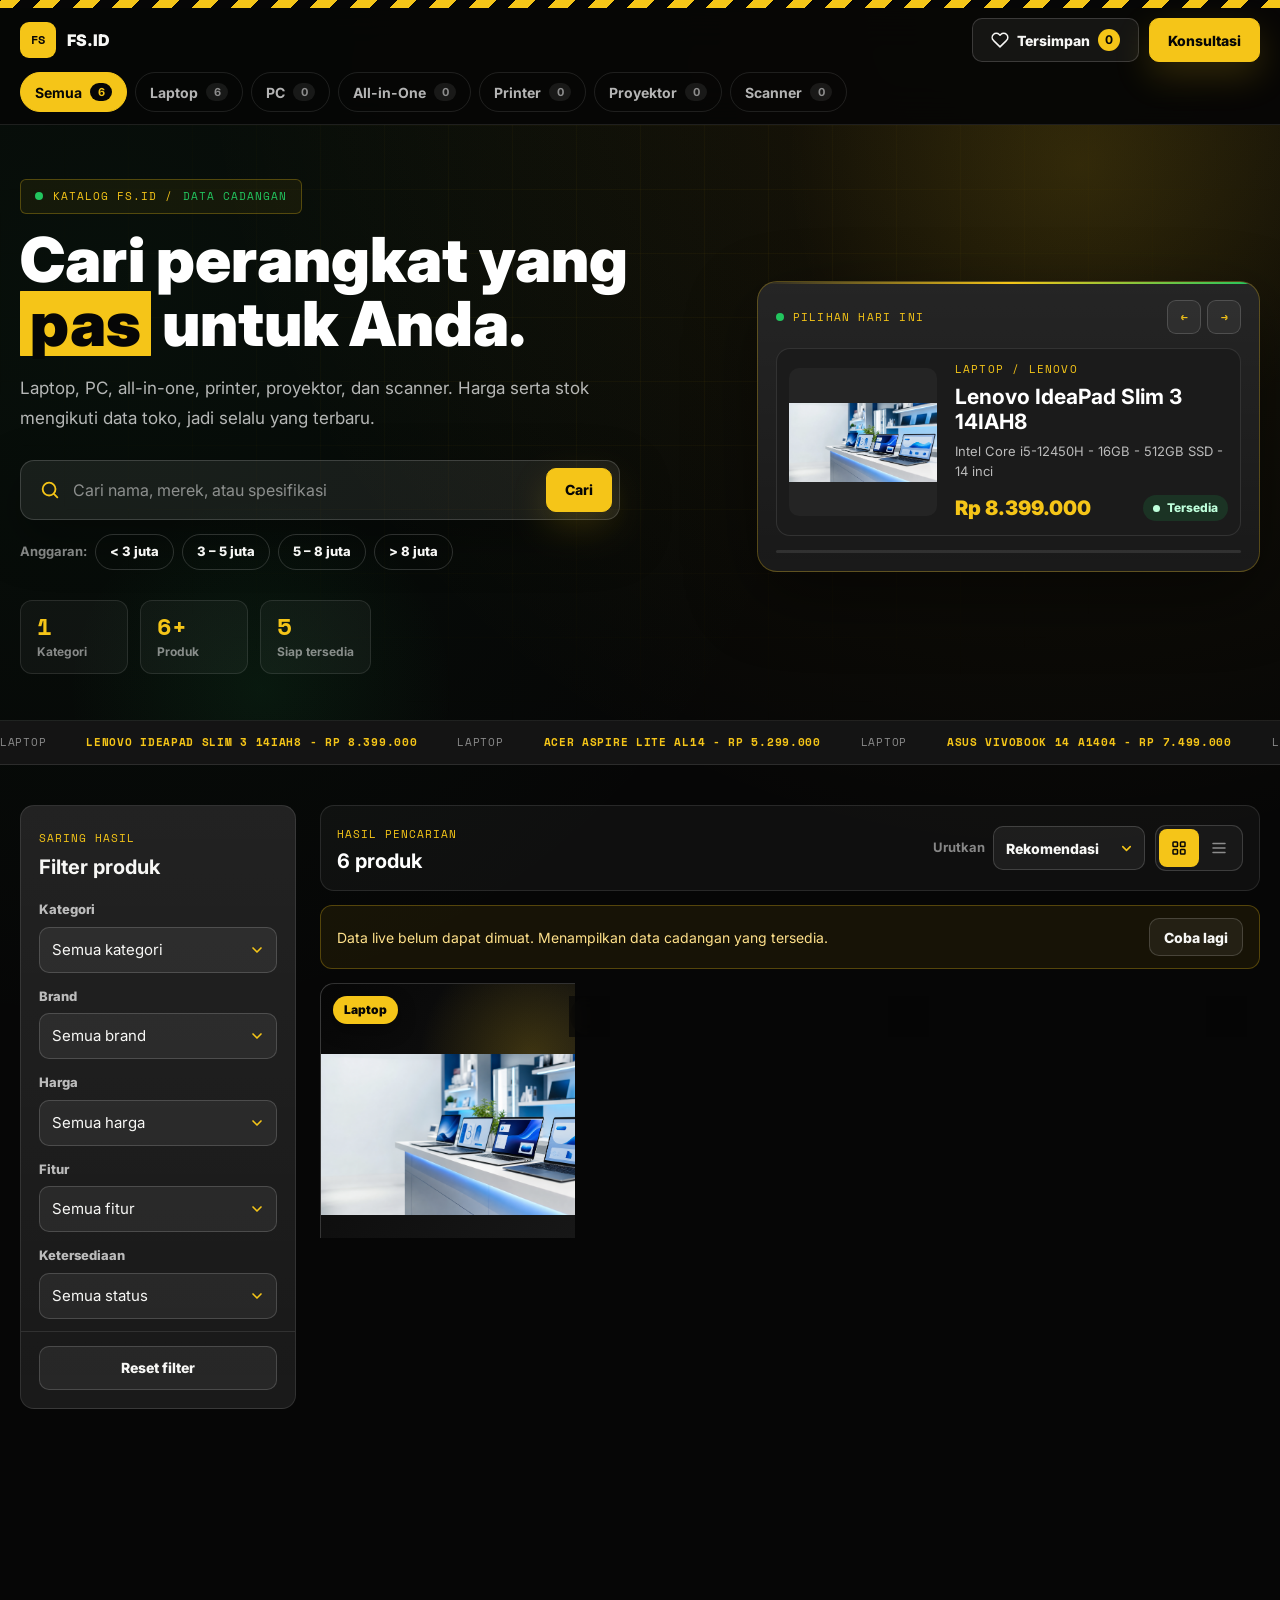
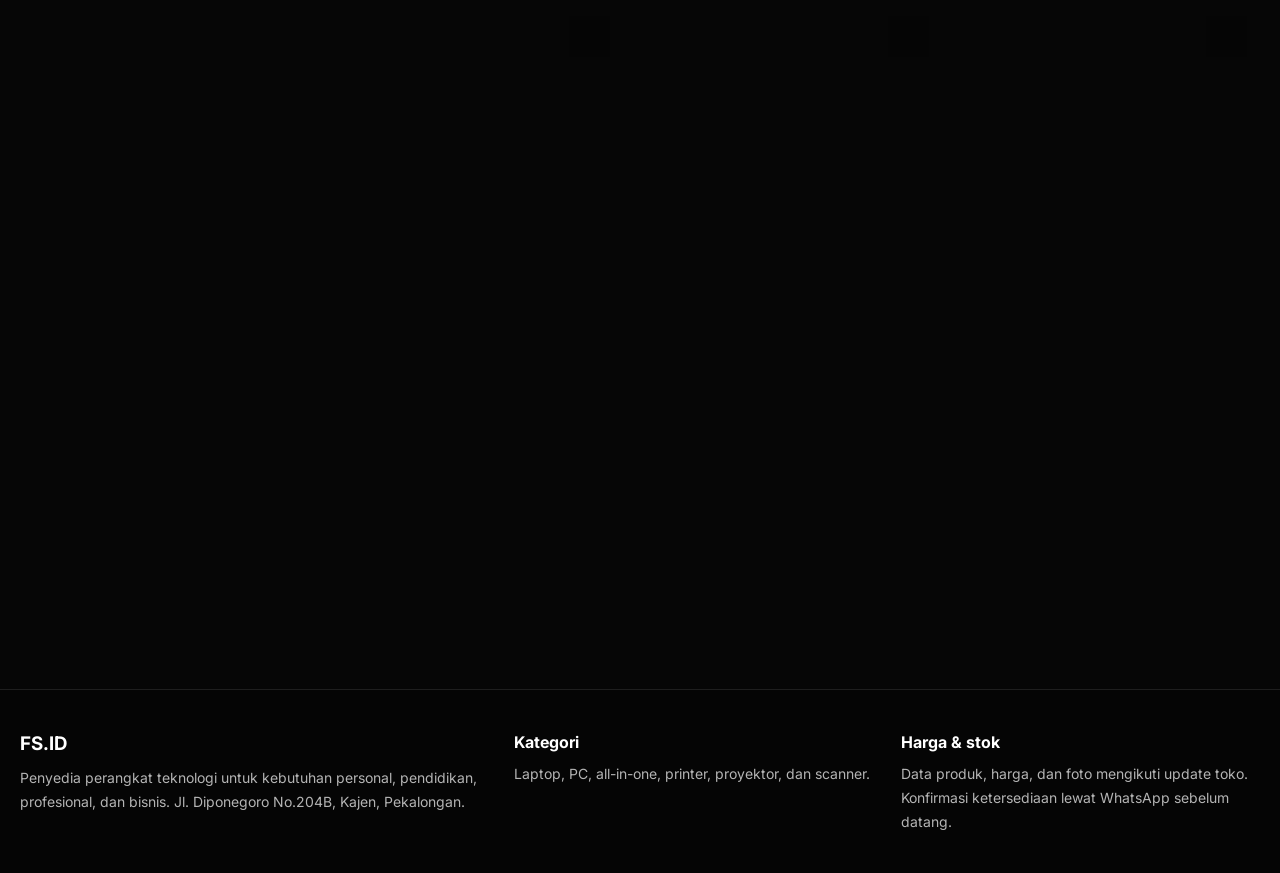
==== commit 5c823fc9: "Perbaiki pratinjau tautan (WhatsApp): gambar OG 1200x630 ringan (144 KB) Gambar OG lama 1,6 MB dan r" ====
--- a/katalog/index.html
+++ b/katalog/index.html
@@ -6,17 +6,27 @@
   <title>Katalog Produk FS.ID</title>
   <meta name="description" content="Katalog laptop, komputer PC, all-in-one, printer, proyektor, dan scanner FS.ID.">
   <meta name="theme-color" content="#060606">
+  <link rel="icon" href="/favicon.ico" sizes="48x48">
+  <link rel="icon" type="image/png" sizes="32x32" href="/favicon-32.png">
+  <link rel="icon" type="image/png" sizes="192x192" href="/favicon-192.png">
+  <link rel="apple-touch-icon" href="/apple-touch-icon.png">
   <link rel="canonical" href="https://fsstore.id/katalog/">
   <meta property="og:type" content="website">
   <meta property="og:site_name" content="FS.ID">
   <meta property="og:title" content="Katalog Produk FS.ID">
   <meta property="og:description" content="Cari dan bandingkan perangkat, harga, status, dan spesifikasi terbaru dari FS.ID.">
   <meta property="og:url" content="https://fsstore.id/katalog/">
-  <meta property="og:image" content="https://fsstore.id/katalog/assets/fsid-premium-hero.png">
+  <meta property="og:locale" content="id_ID">
+  <meta property="og:image" content="https://fsstore.id/assets/og-fsid-20261120.jpg">
+  <meta property="og:image:secure_url" content="https://fsstore.id/assets/og-fsid-20261120.jpg">
+  <meta property="og:image:type" content="image/jpeg">
+  <meta property="og:image:width" content="1200">
+  <meta property="og:image:height" content="630">
+  <meta property="og:image:alt" content="Katalog FS.ID: laptop, komputer, printer, proyektor, dan scanner">
   <meta name="twitter:card" content="summary_large_image">
   <meta name="twitter:title" content="Katalog Produk FS.ID">
   <meta name="twitter:description" content="Cari dan bandingkan perangkat, harga, status, dan spesifikasi terbaru dari FS.ID.">
-  <meta name="twitter:image" content="https://fsstore.id/katalog/assets/fsid-premium-hero.png">
+  <meta name="twitter:image" content="https://fsstore.id/assets/og-fsid-20261120.jpg">
   <link rel="preconnect" href="https://fonts.googleapis.com">
   <link rel="preconnect" href="https://fonts.gstatic.com" crossorigin>
   <link href="https://fonts.googleapis.com/css2?family=Inter:wght@500;600;700;800;900&family=Space+Mono:wght@400;700&display=swap" rel="stylesheet">
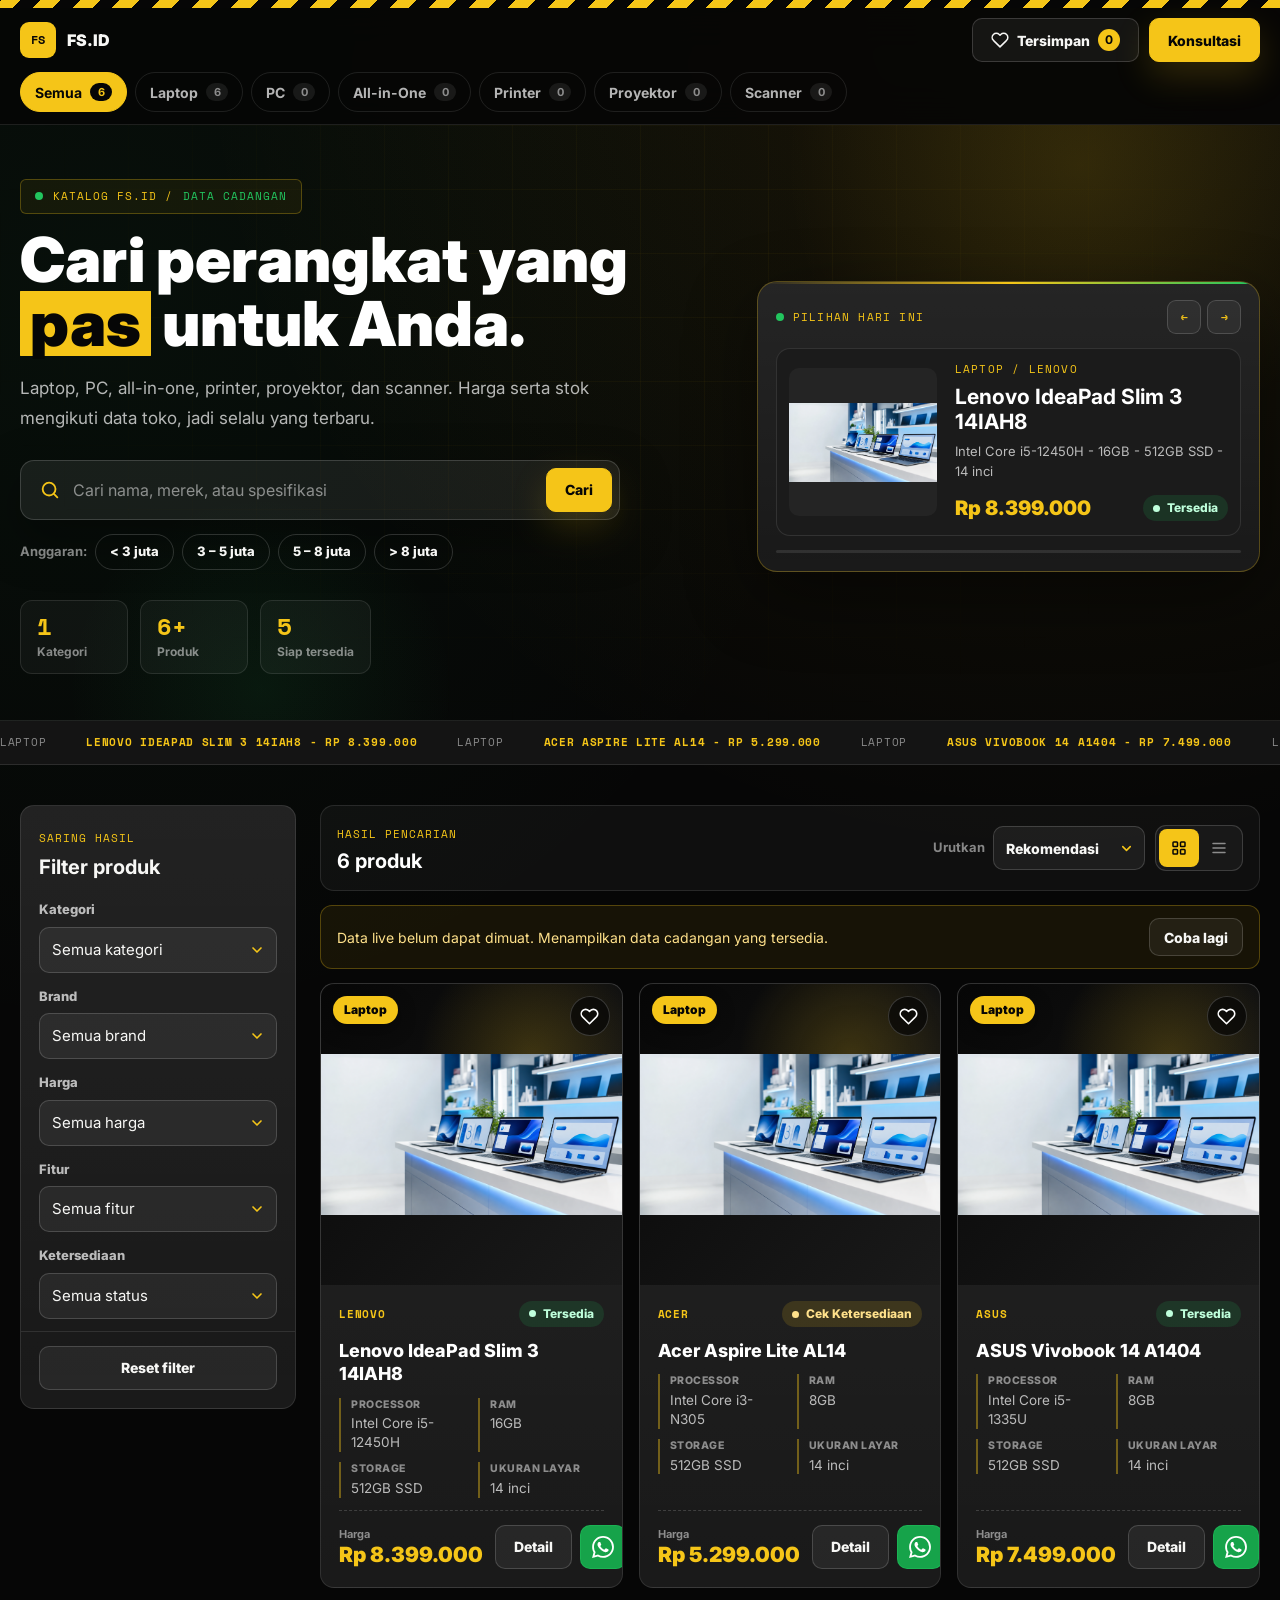
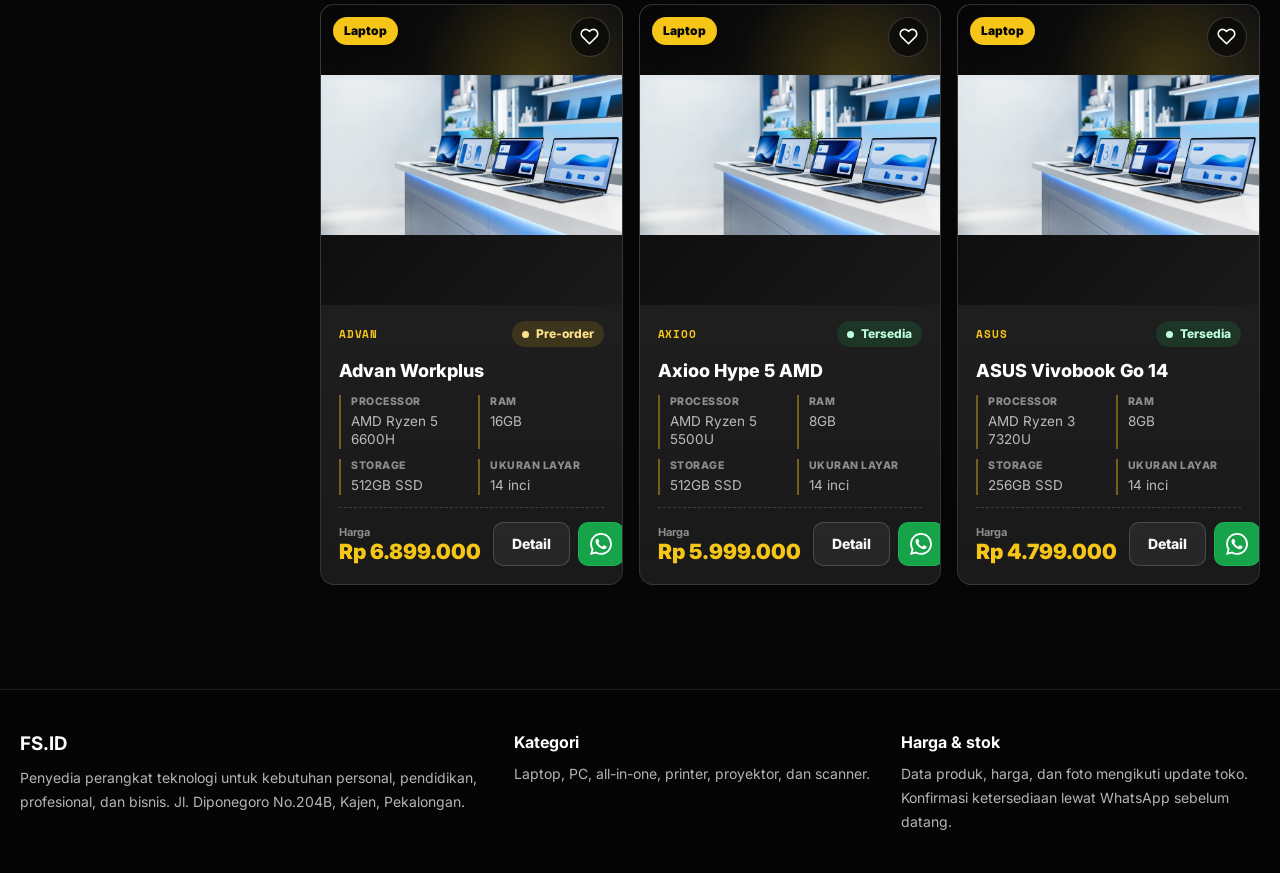
==== commit df3e31bf: "Hapus rating Google Maps dari situs dan gambar pratinjau Rating tidak ditampilkan lagi (keputusan pe" ====
--- a/katalog/index.html
+++ b/katalog/index.html
@@ -17,8 +17,8 @@
   <meta property="og:description" content="Cari dan bandingkan perangkat, harga, status, dan spesifikasi terbaru dari FS.ID.">
   <meta property="og:url" content="https://fsstore.id/katalog/">
   <meta property="og:locale" content="id_ID">
-  <meta property="og:image" content="https://fsstore.id/assets/og-fsid-20261120.jpg">
-  <meta property="og:image:secure_url" content="https://fsstore.id/assets/og-fsid-20261120.jpg">
+  <meta property="og:image" content="https://fsstore.id/assets/og-fsid-20261121.jpg">
+  <meta property="og:image:secure_url" content="https://fsstore.id/assets/og-fsid-20261121.jpg">
   <meta property="og:image:type" content="image/jpeg">
   <meta property="og:image:width" content="1200">
   <meta property="og:image:height" content="630">
@@ -26,7 +26,7 @@
   <meta name="twitter:card" content="summary_large_image">
   <meta name="twitter:title" content="Katalog Produk FS.ID">
   <meta name="twitter:description" content="Cari dan bandingkan perangkat, harga, status, dan spesifikasi terbaru dari FS.ID.">
-  <meta name="twitter:image" content="https://fsstore.id/assets/og-fsid-20261120.jpg">
+  <meta name="twitter:image" content="https://fsstore.id/assets/og-fsid-20261121.jpg">
   <link rel="preconnect" href="https://fonts.googleapis.com">
   <link rel="preconnect" href="https://fonts.gstatic.com" crossorigin>
   <link href="https://fonts.googleapis.com/css2?family=Inter:wght@500;600;700;800;900&family=Space+Mono:wght@400;700&display=swap" rel="stylesheet">
